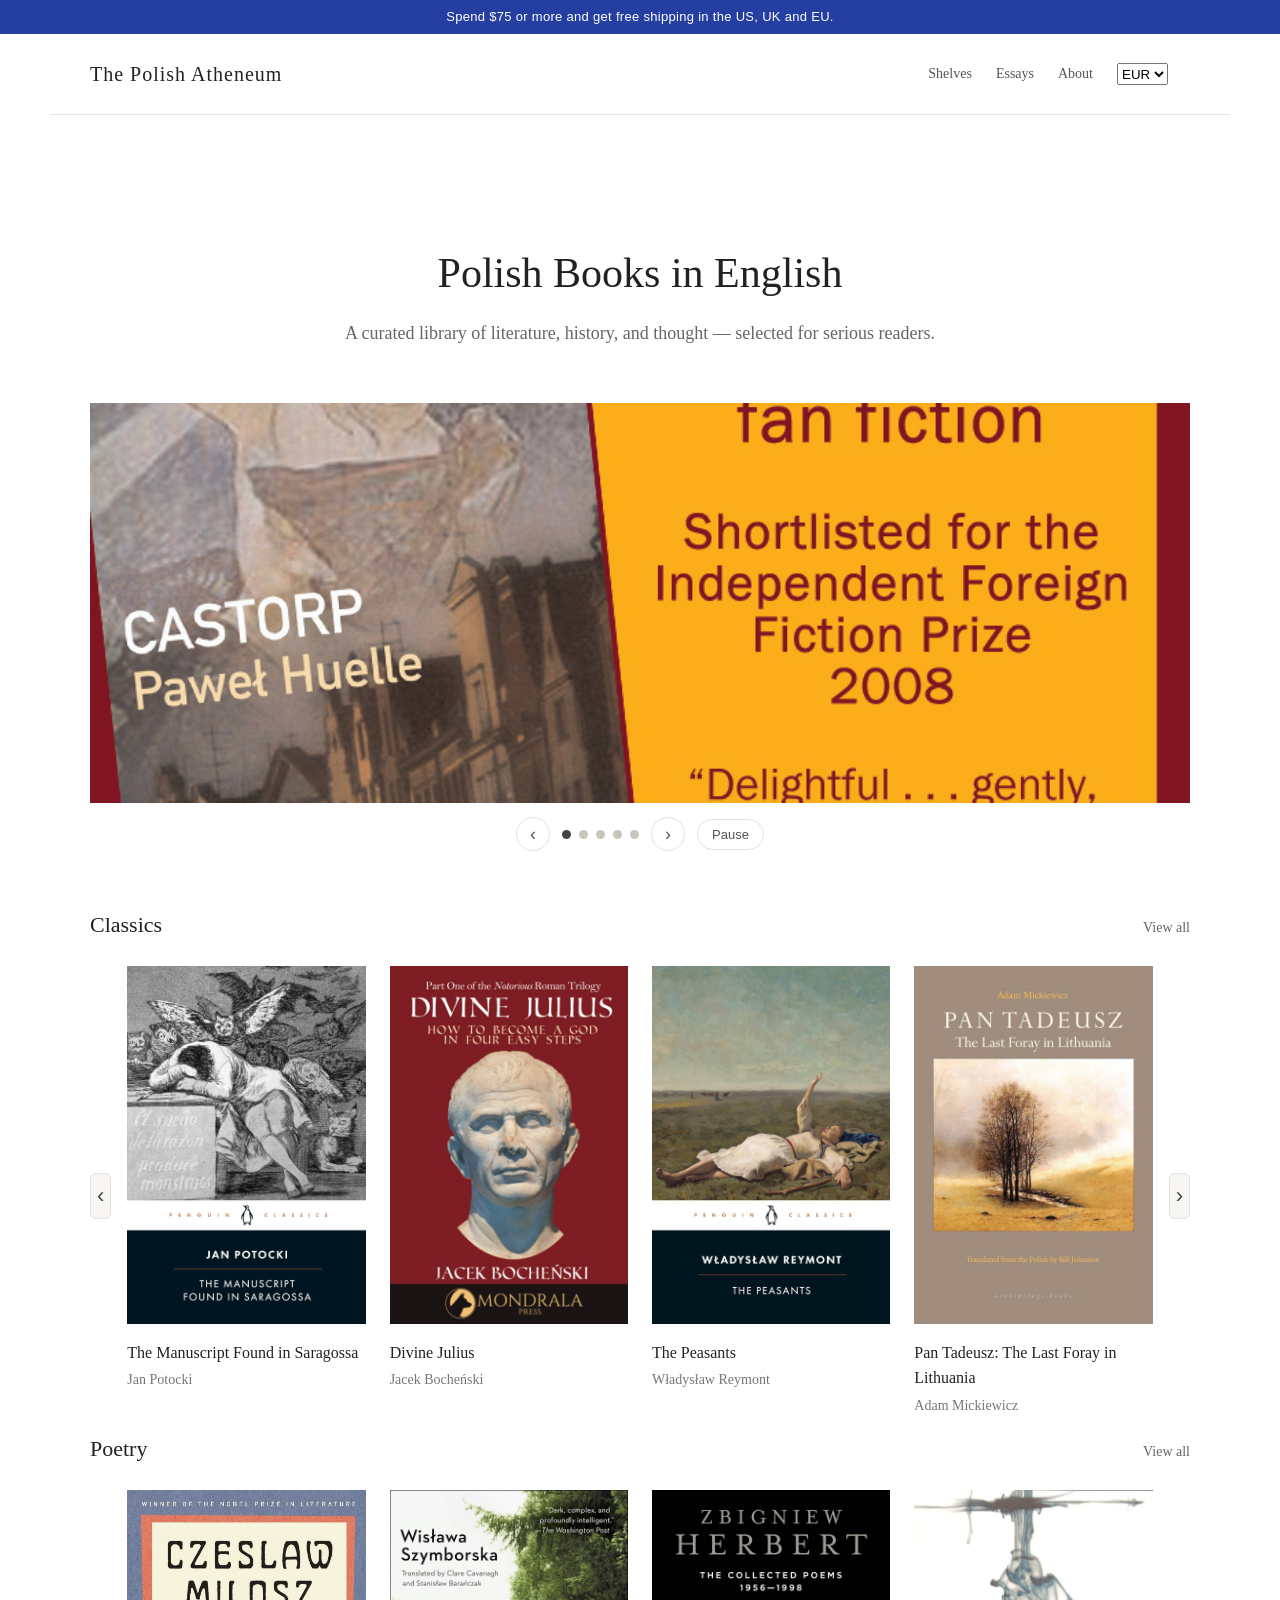
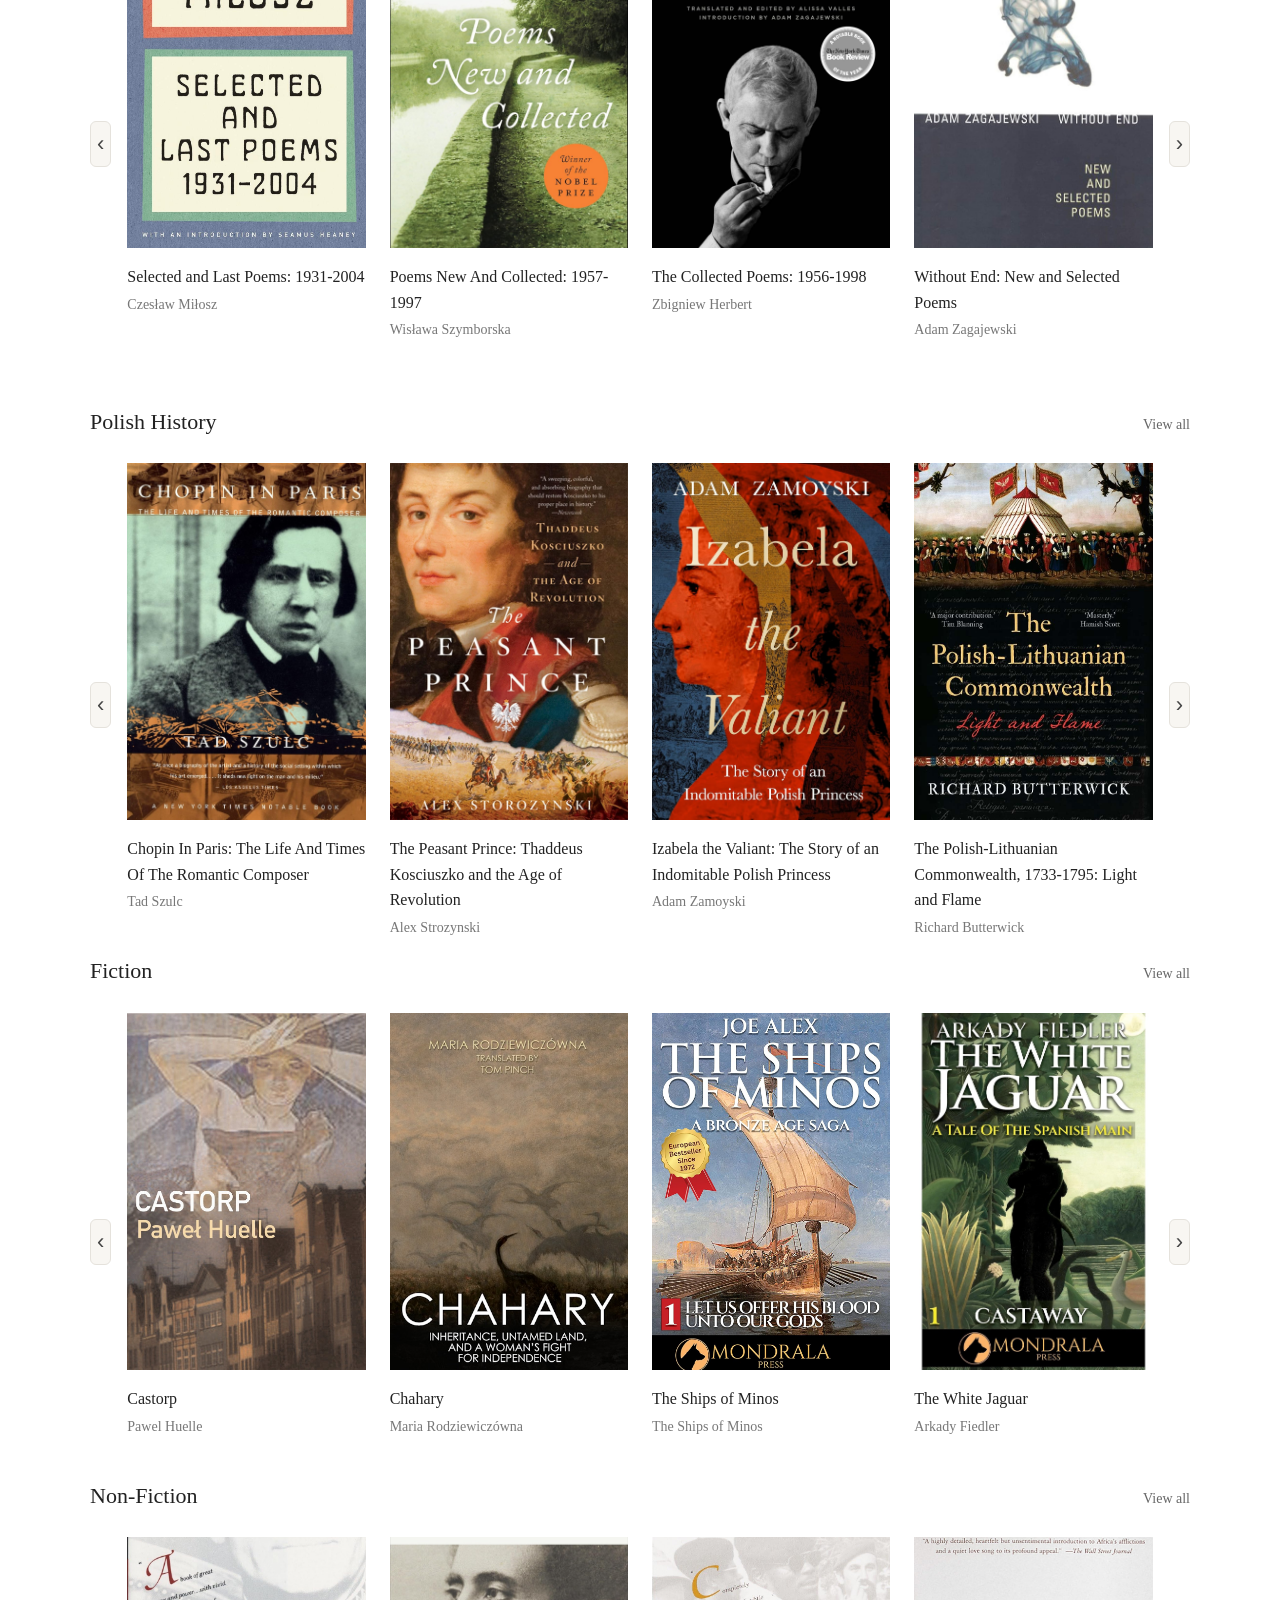
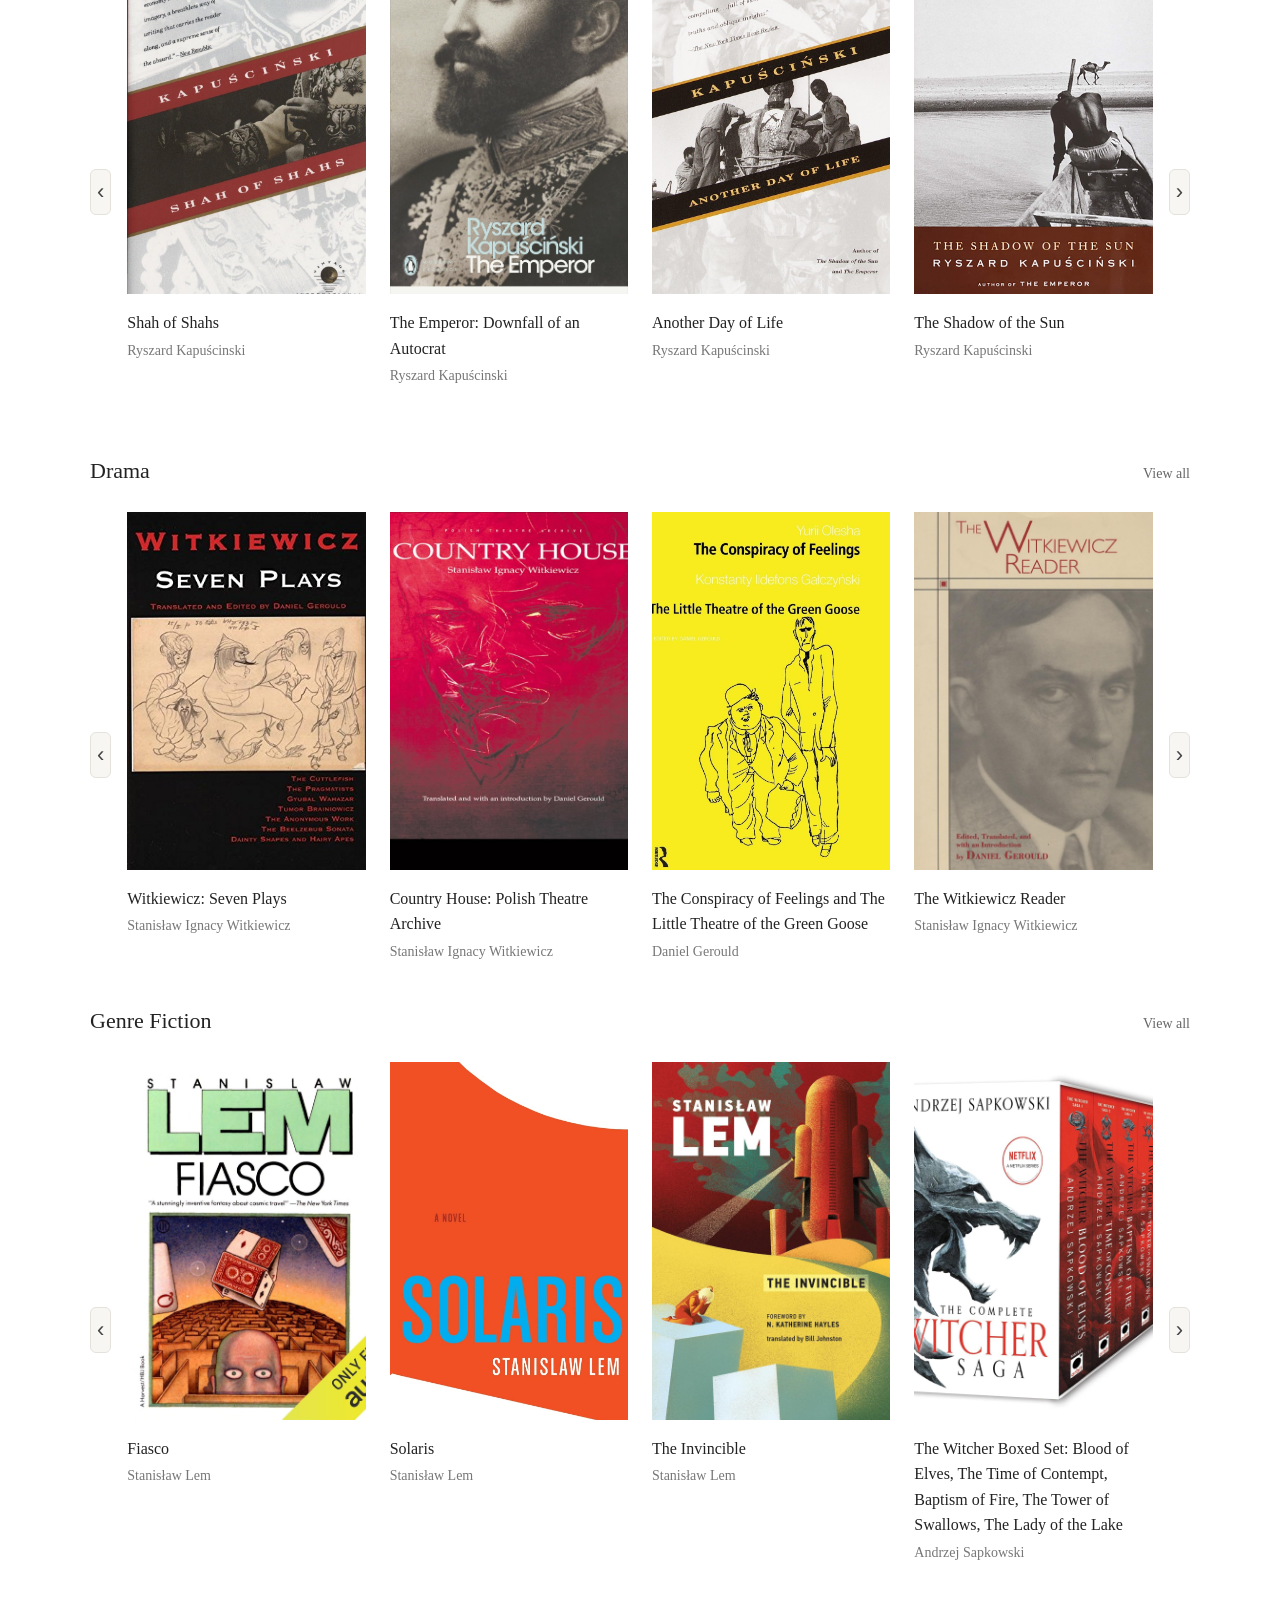
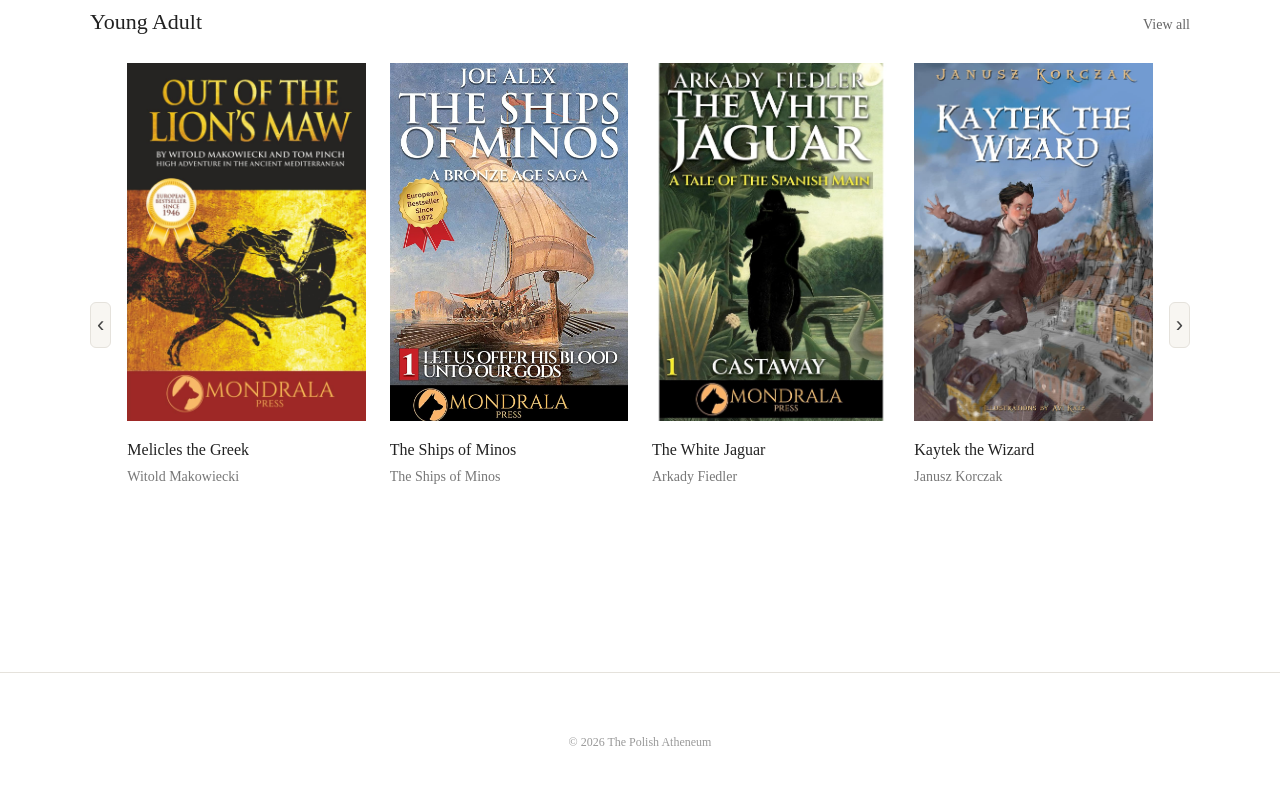
==== index.html @ 4f150e05 "Update index.html" ====
<!DOCTYPE html>
<html lang="en">
<head>
  <meta charset="UTF-8" />
  <meta name="viewport" content="width=device-width, initial-scale=1" />
  <title>The Polish Atheneum</title>
  <link rel="stylesheet" href="style.css" />
  <style>
    /* Homepage featured slider only */
    .feature-slider {
      max-width: 1180px;
      margin: 0 auto 46px;
      padding: 0 40px;
      box-sizing: border-box;
    }

    .feature-stage {
      position: relative;
      overflow: hidden;
      background: #f3f0ea;
    }

    .feature-track {
      display: flex;
      transition: transform 0.45s ease;
      will-change: transform;
    }

    .feature-slide {
      flex: 0 0 100%;
      display: block;
    }

    .feature-slide img {
      width: 100%;
      aspect-ratio: 11 / 4;
      object-fit: cover;
      display: block;
      background: #e7e2d8;
    }

    .feature-controls {
      display: flex;
      align-items: center;
      justify-content: center;
      gap: 18px;
      margin-top: 14px;
    }

    .feature-dots {
      display: flex;
      align-items: center;
      gap: 8px;
    }

    .feature-dot {
      width: 9px;
      height: 9px;
      border-radius: 50%;
      border: none;
      background: #c9c4bc;
      cursor: pointer;
      padding: 0;
    }

    .feature-dot.active {
      background: #444;
    }

    .feature-arrow,
    .feature-pause {
      border: 1px solid #e5e2dc;
      background: #fff;
      color: #555;
      cursor: pointer;
      border-radius: 20px;
      font-size: 13px;
      line-height: 1;
    }

    .feature-arrow {
      width: 34px;
      height: 34px;
      border-radius: 50%;
      font-size: 18px;
      display: inline-flex;
      align-items: center;
      justify-content: center;
      padding: 0;
    }

    .feature-pause {
      padding: 8px 14px;
    }

    .feature-arrow:hover,
    .feature-pause:hover {
      border-color: #d6d1c9;
    }

    @media (max-width: 1100px) {
      .feature-slider {
        padding-left: clamp(60px, 7vw, 120px);
        padding-right: clamp(60px, 7vw, 120px);
      }
    }

    @media (max-width: 600px) {
      .feature-slider {
        padding: 0 18px;
        margin-bottom: 34px;
      }

     .feature-slide {
       aspect-ratio: 800 / 685;
       height: auto; /* important override */
      }

     .feature-slide img {
       width: 100%;
       height: 100%;
       object-fit: cover;
     }
}

      .feature-controls {
        gap: 12px;
        flex-wrap: wrap;
      }
    }
  </style>
</head>

<body>
  <div class="top-banner">
    Spend $75 or more and get free shipping in the US, UK and EU.
  </div>

  <header>
    <div class="site-title">The Polish Atheneum</div>

    <nav>
      <a href="#">Shelves</a>
      <a href="#">Essays</a>
      <a href="#">About</a>

      <select id="currency-selector">
        <option value="EUR">EUR</option>
        <option value="USD">USD</option>
        <option value="GBP">GBP</option>
      </select>
    </nav>
  </header>

  <section class="hero">
    <h1>Polish Books in English</h1>
    <p>A curated library of literature, history, and thought — selected for serious readers.</p>
  </section>

  <section class="feature-slider" aria-label="Featured books and collections">
    <div class="feature-stage">
      <div class="feature-track" id="featureTrack"></div>
    </div>

    <div class="feature-controls">
      <button class="feature-arrow" id="featurePrev" type="button" aria-label="Previous slide">&#8249;</button>
      <div class="feature-dots" id="featureDots"></div>
      <button class="feature-arrow" id="featureNext" type="button" aria-label="Next slide">&#8250;</button>
      <button class="feature-pause" id="featurePause" type="button">Pause</button>
    </div>
  </section>

  <main id="shelvesRoot" class="shelves-root"></main>

  <footer>© 2026 The Polish Atheneum</footer>

  <script>
    const SHELF_ORDER = [
      "Classics",
      "Poetry",
      "Polish History",
      "Fiction",
      "Genre Literature",
      "Non-Fiction",
      "Young Reader"
    ];

    const MAX_ROW_ITEMS = 14;

    const CURRENCY_KEY = "vistula_currency";
    const SYMBOL = { EUR: "€", USD: "$", GBP: "£" };

    const FEATURE_SLIDES = [
      { image: "slides/slide-1.jpg", link: "book.html?id=castorp", alt: "Castorp" },
      { image: "slides/slide-2.jpg", link: "book.html?id=wheels-templars", alt: "Mr. Wheels and the Templar Treasure" },
      { image: "slides/slide-3.jpg", link: "book.html?id=chahary", alt: "Chahary" },
      { image: "slides/slide-4.jpg", link: "book.html?id=another-day-of-life", alt: "Another Day of Life" },
      { image: "slides/slide-5.jpg", link: "book.html?id=izabela-the-valiant", alt: "Izabela the Valiant" }
    ];

    const SHELF_ALIASES = {
      "non-fiction": "Non-Fiction",
      "non fiction": "Non-Fiction",
      "genre literature": "Genre Literature",
      "young reader": "Young Reader",
      "polish history": "Polish History",
      "books in focus": "Books in Focus"
    };

    let featureIndex = 0;
    let featureTimer = null;
    let featurePaused = false;
    const FEATURE_INTERVAL = 8000;

    function getCurrency() {
      return localStorage.getItem(CURRENCY_KEY) || "EUR";
    }

    function setCurrency(cur) {
      localStorage.setItem(CURRENCY_KEY, cur);
    }

    function formatMoney(value, cur) {
      if (value === null || value === undefined || value === "") return "";
      const num = Number(value);
      const formatted = Number.isFinite(num) ? num.toFixed(2) : String(value);
      return `${SYMBOL[cur] || ""}${formatted}`;
    }

    function priceFor(book, cur) {
      if (cur === "USD") return book.price_usd ?? "";
      if (cur === "GBP") return book.price_gbp ?? "";
      return book.price_eur ?? "";
    }

    const categoryHref = name => `category.html?name=${encodeURIComponent(name)}`;
    const bookHref = id => `book.html?id=${encodeURIComponent(id)}`;

    async function loadCatalog() {
      const res = await fetch("catalog.json");
      if (!res.ok) throw new Error("Could not load catalog.json");
      return await res.json();
    }

    function canonicalShelfName(name) {
      const raw = String(name || "").trim();
      if (!raw) return "";
      const alias = SHELF_ALIASES[raw.toLowerCase()];
      return alias || raw;
    }

    function normalizeShelves(b) {
      if (Array.isArray(b.shelves)) {
        return b.shelves.map(canonicalShelfName).filter(Boolean);
      }
      if (typeof b.shelves === "string" && b.shelves.trim()) {
        return b.shelves.split(";").map(canonicalShelfName).filter(Boolean);
      }
      if (b.shelf) return [canonicalShelfName(b.shelf)].filter(Boolean);
      if (b.category) return [canonicalShelfName(b.category)].filter(Boolean);
      return ["More"];
    }

    function groupByShelf(books) {
      const map = new Map();

      for (const b of books) {
        const shelves = normalizeShelves(b);
        for (const shelf of shelves) {
          if (!map.has(shelf)) map.set(shelf, []);
          map.get(shelf).push(b);
        }
      }

      return map;
    }

    function bookCardHTML(b, cur) {
      const cover = b.cover
        ? `<img class="cover-img" src="${b.cover}" alt="${b.title} cover">`
        : `<div class="cover"></div>`;

      const v = priceFor(b, cur);

      return `
        <a class="book" href="${bookHref(b.id)}">
          ${cover}
          <h3>${b.title}</h3>
          <p class="author">${b.author}</p>
          <p class="price">${formatMoney(v, cur)}</p>
        </a>
      `;
    }

    function viewAllCardHTML(shelfName, total) {
      return `
        <a class="book view-all-card" href="${categoryHref(shelfName)}">
          <div class="view-all-box">
            <div class="view-all-title">View all</div>
            <div class="view-all-sub">${total} titles</div>
          </div>
        </a>
      `;
    }

    function shelfSectionHTML(title, books, cur) {
      const sortedBooks = [...books].sort((a, b) => {
        const ao = Number(a.shelf_order ?? 999999);
        const bo = Number(b.shelf_order ?? 999999);
        if (ao !== bo) return ao - bo;
        return String(a.title || "").localeCompare(String(b.title || ""));
      });

      const total = sortedBooks.length;
      const shown = sortedBooks.slice(0, MAX_ROW_ITEMS);
      const showViewAll = total > shown.length;

      const carouselId = `carousel-${encodeURIComponent(title).replace(/%/g, "")}`;

      return `
        <section class="shelf-section">
          <div class="shelf-head">
            <h2><a class="shelf-title-link" href="${categoryHref(title)}">${title}</a></h2>
            <a class="shelf-link" href="${categoryHref(title)}">View all</a>
          </div>

          <div class="carousel-wrap">
            <button class="carousel-btn prev" data-target="${carouselId}">‹</button>

            <div class="row-carousel" id="${carouselId}">
              ${shown.map(b => bookCardHTML(b, cur)).join("")}
              ${showViewAll ? viewAllCardHTML(title, total) : ""}
            </div>

            <button class="carousel-btn next" data-target="${carouselId}">›</button>
          </div>
        </section>
      `;
    }

    function wireCarouselButtons() {
      document.querySelectorAll(".carousel-btn").forEach(btn => {
        btn.addEventListener("click", () => {
          const id = btn.getAttribute("data-target");
          const el = document.getElementById(id);
          if (!el) return;
          const dir = btn.classList.contains("prev") ? -1 : 1;
          el.scrollBy({ left: dir * el.clientWidth, behavior: "smooth" });
        });
      });
    }

    function wireCurrencySelector() {
      const selector = document.getElementById("currency-selector");
      if (!selector) return;

      selector.value = getCurrency();

      selector.addEventListener("change", () => {
        setCurrency(selector.value);
        location.reload();
      });
    }

    function renderFeatureSlider() {
      const track = document.getElementById("featureTrack");
      const dots = document.querySelectorAll(".feature-dot");
      if (!track) return;
      track.style.transform = `translateX(-${featureIndex * 100}%)`;
      dots.forEach((dot, i) => dot.classList.toggle("active", i === featureIndex));
    }

    function goToFeature(index) {
      featureIndex = (index + FEATURE_SLIDES.length) % FEATURE_SLIDES.length;
      renderFeatureSlider();
    }

    function nextFeature() {
      goToFeature(featureIndex + 1);
    }

    function prevFeature() {
      goToFeature(featureIndex - 1);
    }

    function stopFeatureTimer() {
      if (featureTimer) {
        clearInterval(featureTimer);
        featureTimer = null;
      }
    }

    function startFeatureTimer() {
      stopFeatureTimer();
      if (!featurePaused && FEATURE_SLIDES.length > 1) {
        featureTimer = setInterval(nextFeature, FEATURE_INTERVAL);
      }
    }

    function buildFeatureSlider() {
      const track = document.getElementById("featureTrack");
      const dots = document.getElementById("featureDots");
      const prevBtn = document.getElementById("featurePrev");
      const nextBtn = document.getElementById("featureNext");
      const pauseBtn = document.getElementById("featurePause");

      if (!track || !dots || !prevBtn || !nextBtn || !pauseBtn) return;

    track.innerHTML = FEATURE_SLIDES.map((slide, i) => `
      <a class="feature-slide" href="${slide.link}">
       <picture>
         <source media="(max-width: 600px)" srcset="${slide.image.replace('.jpg', '_mobile.jpg')}">
         <img src="${slide.image}" alt="${slide.alt || `Featured slide ${i + 1}`}">
       </picture>
     </a>
    `).join("");

      

      dots.innerHTML = FEATURE_SLIDES.map((_, i) => `
        <button class="feature-dot${i === 0 ? " active" : ""}" type="button" aria-label="Go to slide ${i + 1}" data-index="${i}"></button>
      `).join("");

      prevBtn.addEventListener("click", () => {
        prevFeature();
        startFeatureTimer();
      });

      nextBtn.addEventListener("click", () => {
        nextFeature();
        startFeatureTimer();
      });

      dots.addEventListener("click", (e) => {
        const btn = e.target.closest(".feature-dot");
        if (!btn) return;
        goToFeature(Number(btn.dataset.index));
        startFeatureTimer();
      });

      pauseBtn.addEventListener("click", () => {
        featurePaused = !featurePaused;
        pauseBtn.textContent = featurePaused ? "Play" : "Pause";
        if (featurePaused) {
          stopFeatureTimer();
        } else {
          startFeatureTimer();
        }
      });

      renderFeatureSlider();
      startFeatureTimer();
    }

    (async () => {
      const root = document.getElementById("shelvesRoot");

      try {
        const cur = getCurrency();
        const books = await loadCatalog();
        const grouped = groupByShelf(books);

        const parts = [];

        for (const name of SHELF_ORDER) {
          const arr = grouped.get(name);
          if (arr && arr.length) {
            parts.push(shelfSectionHTML(name, arr, cur));
            grouped.delete(name);
          }
        }

        const remaining = Array.from(grouped.keys())
          .filter(name => canonicalShelfName(name) !== "Books in Focus")
          .sort((a, b) => a.localeCompare(b));

        for (const name of remaining) {
          parts.push(shelfSectionHTML(name, grouped.get(name), cur));
        }

        root.innerHTML = parts.join("");
        wireCarouselButtons();
        wireCurrencySelector();
        buildFeatureSlider();

      } catch (e) {
        console.error(e);
        root.innerHTML = `<p style="color:red;">Failed to load catalog.</p>`;
      }
    })();
  </script>
</body>
</html>
---- style.css ----
body {
  margin: 0;
  font-family: Georgia, serif;
  background: #ffffff;
  color: #222;
  line-height: 1.6;
}

h1, h2, h3 { font-weight: normal; }
a { text-decoration: none; color: inherit; }

header {
  display: grid;
  grid-template-columns: 1fr auto auto;
  align-items: center;
  gap: 22px;
  max-width: 1180px;
  margin: 0 auto;
  padding: 24px 40px;
  box-sizing: border-box;
  border-bottom: 1px solid #e5e2dc;
}

.top-banner {
  display: block;
  width: 100%;
  box-sizing: border-box;
  background-color: #243FA1;
  color: #ffffff;
  text-align: center;
  font-size: 13px;
  padding: 8px 40px;
  line-height: 1.4;
  letter-spacing: 0.3px;
  text-transform: none;
  font-family: Arial, Helvetica, sans-serif;
  position: relative;
  z-index: 1000;
}

.site-title {
  font-size: 20px;
  letter-spacing: 1px;
}

nav {
  display: flex;
  gap: 24px;
}

nav a {
  font-size: 14px;
  color: #555;
}

nav a:hover { text-decoration: underline; }

.currency-toggle {
  display: inline-flex;
  gap: 12px;
  align-items: center;
  justify-content: flex-end;
}

.currency-btn {
  border: none;
  background: transparent;
  padding: 4px 0;
  font-size: 13px;
  color: #777;
  cursor: pointer;
  letter-spacing: 0.5px;
}

.currency-btn.active {
  color: #222;
  text-decoration: underline;
  text-underline-offset: 5px;
}

.currency-btn:hover { color: #444; }

.hero {
  text-align: center;
  max-width: 900px;
  margin: 0 auto;
  padding: 90px 40px 55px;
  box-sizing: border-box;
}

.hero h1 {
  font-size: 42px;
  margin-bottom: 12px;
}

.hero p {
  font-size: 18px;
  color: #666;
  max-width: 620px;
  margin: 0 auto;
}

.shelves-root {
  max-width: 1180px;
  margin: 0 auto;
  padding: 10px 40px 80px;
  box-sizing: border-box;
}

.shelf-head {
  display: flex;
  justify-content: space-between;
  align-items: baseline;
  margin-bottom: 18px;
}

.shelf-head h2 {
  font-size: 22px;
  margin: 0;
}

.shelf-title-link:hover { text-decoration: underline; }

.shelf-link {
  font-size: 14px;
  color: #666;
}

.shelf-link:hover { text-decoration: underline; }

.carousel-wrap {
  position: relative;
  display: flex;
  align-items: center;
  gap: 10px;
}

/* ==== Carousel: force 4 visible on desktop ==== */
.row-carousel {
  --gap: 24px;

  display: grid;
  grid-auto-flow: column;
  gap: var(--gap);

  grid-auto-columns: calc((100% - (var(--gap) * 3)) / 4);

  overflow-x: auto;
  overscroll-behavior-x: contain;
  scroll-snap-type: none;

  padding: 6px 6px 14px;
  border-radius: 6px;
  -webkit-overflow-scrolling: touch;
}

.row-carousel {
  --gap: 24px;

  display: grid;
  grid-auto-flow: column;
  gap: var(--gap);

  grid-auto-columns: calc((100% - (var(--gap) * 3)) / 4);

  overflow-x: auto;
  overscroll-behavior-x: contain;
  scroll-snap-type: none;

  padding: 6px 6px 14px;
  border-radius: 6px;
  -webkit-overflow-scrolling: touch;

  scrollbar-width: none;      /* Firefox */
  -ms-overflow-style: none;   /* old Edge/IE */
}

.row-carousel::-webkit-scrollbar {
  display: none;              /* Chrome, Edge, Safari */
}

.carousel-btn {
  width: 36px;
  height: 46px;
  border: 1px solid #e5e2dc;
  background: #f8f6f2;
  color: #444;
  cursor: pointer;
  border-radius: 6px;
  font-size: 22px;
  line-height: 1;
  display: flex;
  align-items: center;
  justify-content: center;
}

.carousel-btn:hover { border-color: #d6d1c9; }

.book {
  scroll-snap-align: start;
  display: flex;
  flex-direction: column;
}

.book:hover h3 { text-decoration: underline; }

.cover-img {
  width: 100%;
  aspect-ratio: 2 / 3;
  object-fit: cover;
  display: block;
  margin-bottom: 12px;
  background: #ddd;
}

.cover {
  width: 100%;
  aspect-ratio: 2 / 3;
  background: #ddd;
  margin-bottom: 12px;
}

.book h3 {
  font-size: 16px;
  margin: 4px 0;
}

.author {
  margin: 0;
  font-size: 14px;
  color: #777;
}

.price {
  display: none;
}

.view-all-card {
  border: 1px solid #e5e2dc;
  border-radius: 6px;
  padding: 14px;
  justify-content: center;
}

.view-all-box {
  display: flex;
  flex-direction: column;
  justify-content: center;
  height: 100%;
  min-height: 260px;
  text-align: center;
}

.view-all-title {
  font-size: 16px;
  margin-bottom: 6px;
}

.view-all-sub {
  font-size: 13px;
  color: #777;
}

.view-all-card:hover { border-color: #d6d1c9; }

/* 3 visible */
@media (max-width: 1100px) {
  header {
    padding-left: clamp(60px, 7vw, 120px);
    padding-right: clamp(60px, 7vw, 120px);
  }

  .shelves-root {
    padding-left: clamp(60px, 7vw, 120px);
    padding-right: clamp(60px, 7vw, 120px);
  }

  .row-carousel {
    grid-auto-columns: calc((100% - (var(--gap) * 2)) / 3);
  }
}

/* 2 visible */
@media (max-width: 750px) {
  .row-carousel {
    grid-auto-columns: calc((100% - (var(--gap) * 1)) / 2);
  }
}

footer {
  text-align: center;
  padding: 60px 20px;
  font-size: 12px;
  color: #999;
  border-top: 1px solid #e5e2dc;
}

/* Mobile */
@media (max-width: 600px) {
  header {
    grid-template-columns: 1fr;
    justify-items: center;
    padding: 18px 18px;
    text-align: center;
    gap: 12px;
  }

  @media (max-width: 600px) {
  .top-banner {
    padding: 8px 24px;
    line-height: 1.4;
  }
}
  
  nav { gap: 18px; }

  .hero { padding: 60px 18px 35px; }
  .hero h1 { font-size: 32px; }

  .shelves-root { padding: 0 18px 60px; }

  .carousel-btn { display: none; }

  .row-carousel {
    --gap: 12px;
    gap: var(--gap);
    grid-auto-columns: calc((100% - var(--gap)) / 2);
  }
}

/* ===== SLIDER ===== */
.slider {
  max-width: 1100px;
  margin: 40px auto;
  padding: 0 40px;
}

.slider-container {
  position: relative;
}

.slide img {
  width: 100%;
  height: auto;
  display: block;
}

.nav {
  position: absolute;
  top: 50%;
  transform: translateY(-50%);
  background: rgba(0,0,0,0.5);
  color: white;
  border: none;
  padding: 10px;
  cursor: pointer;
}

.prev { left: 10px; }
.next { right: 10px; }

.controls {
  text-align: center;
  margin-top: 10px;
}

.dot {
  height: 10px;
  width: 10px;
  margin: 0 5px;
  display: inline-block;
  background: #ccc;
  border-radius: 50%;
  cursor: pointer;
}

.dot.active {
  background: #333;
}
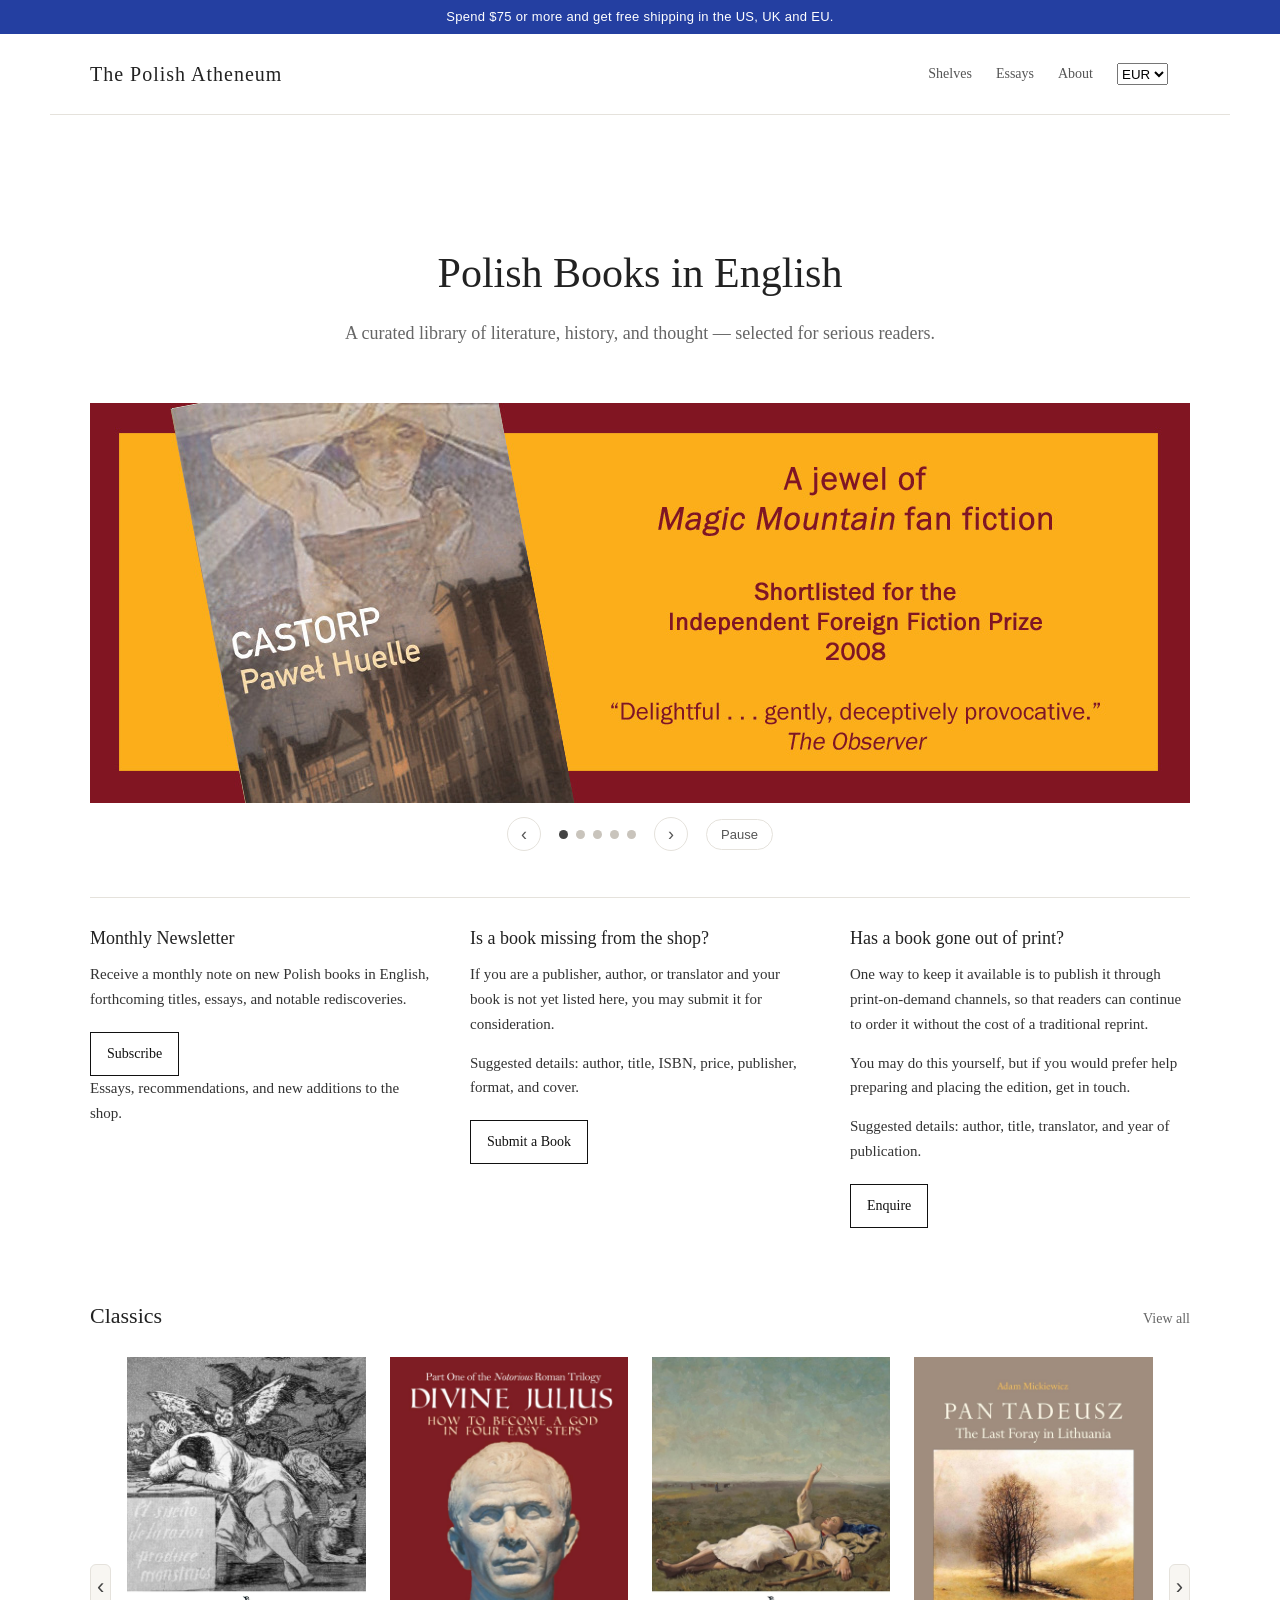
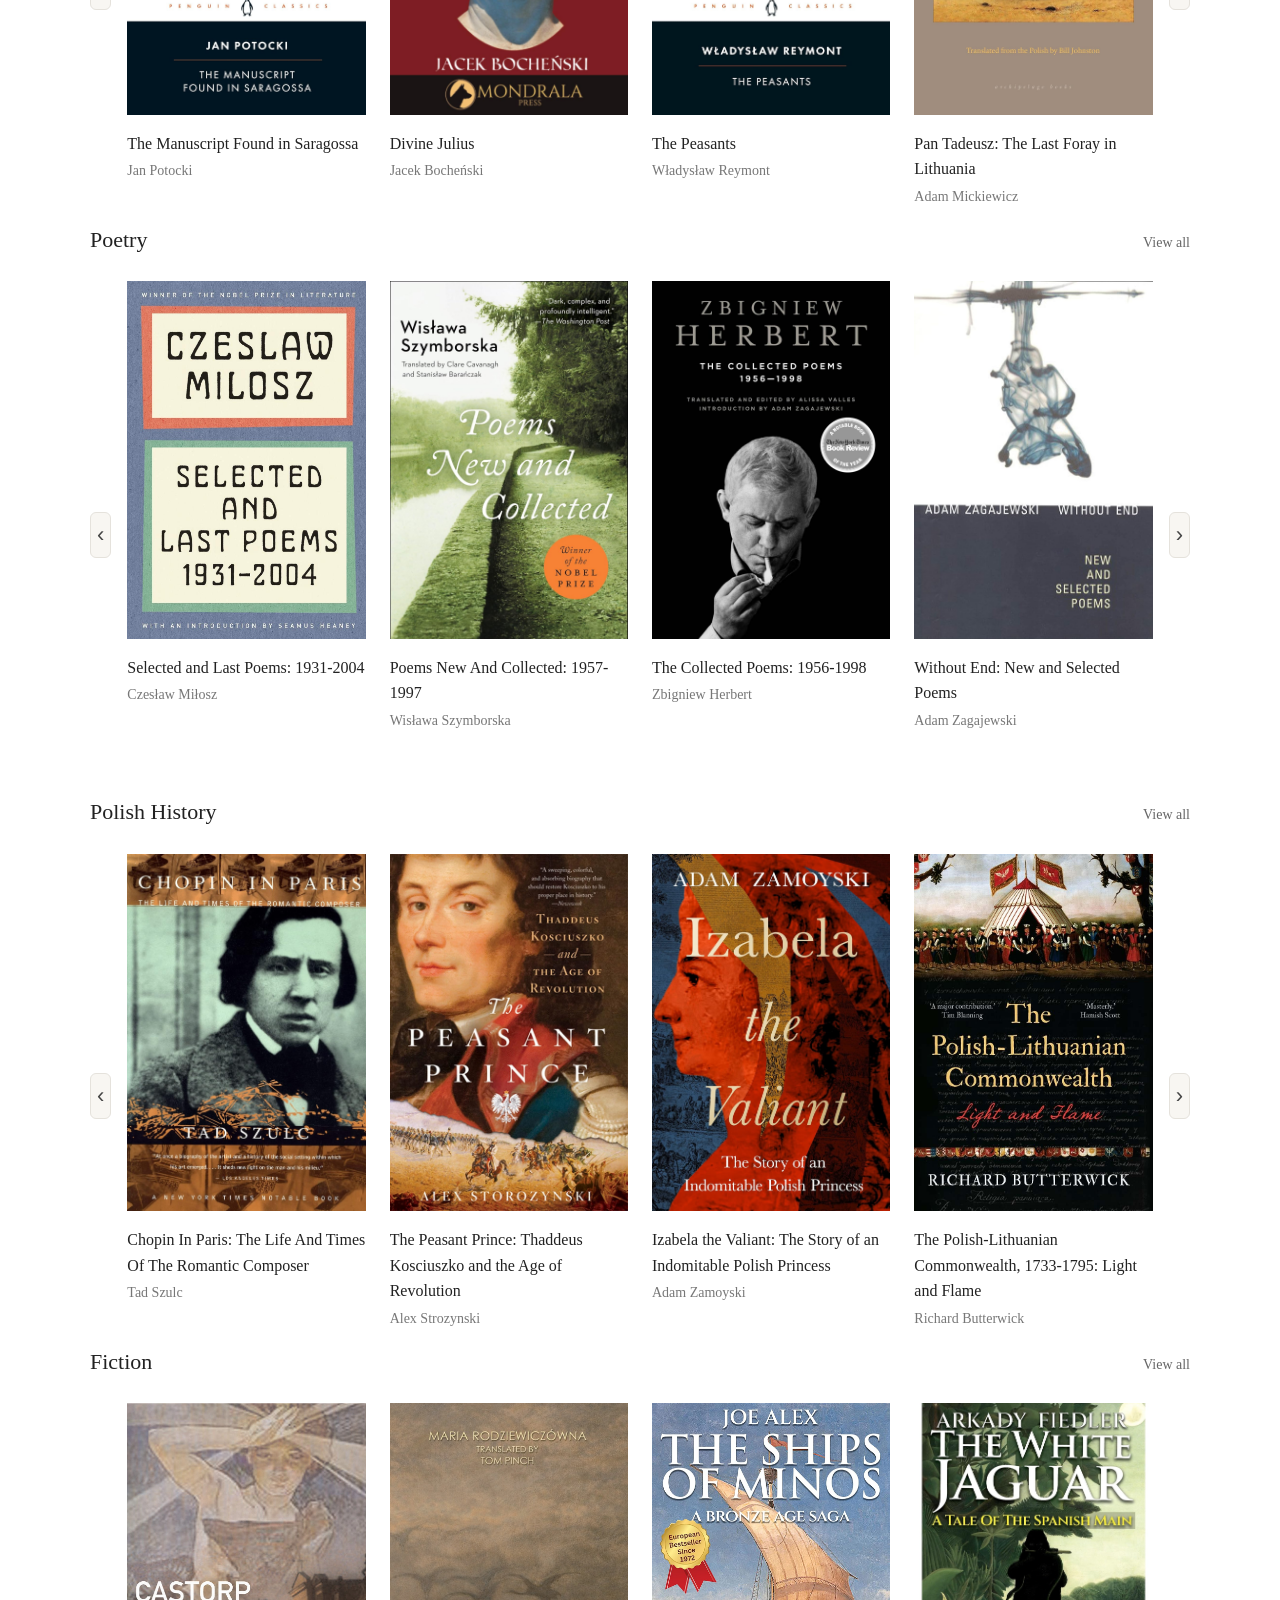
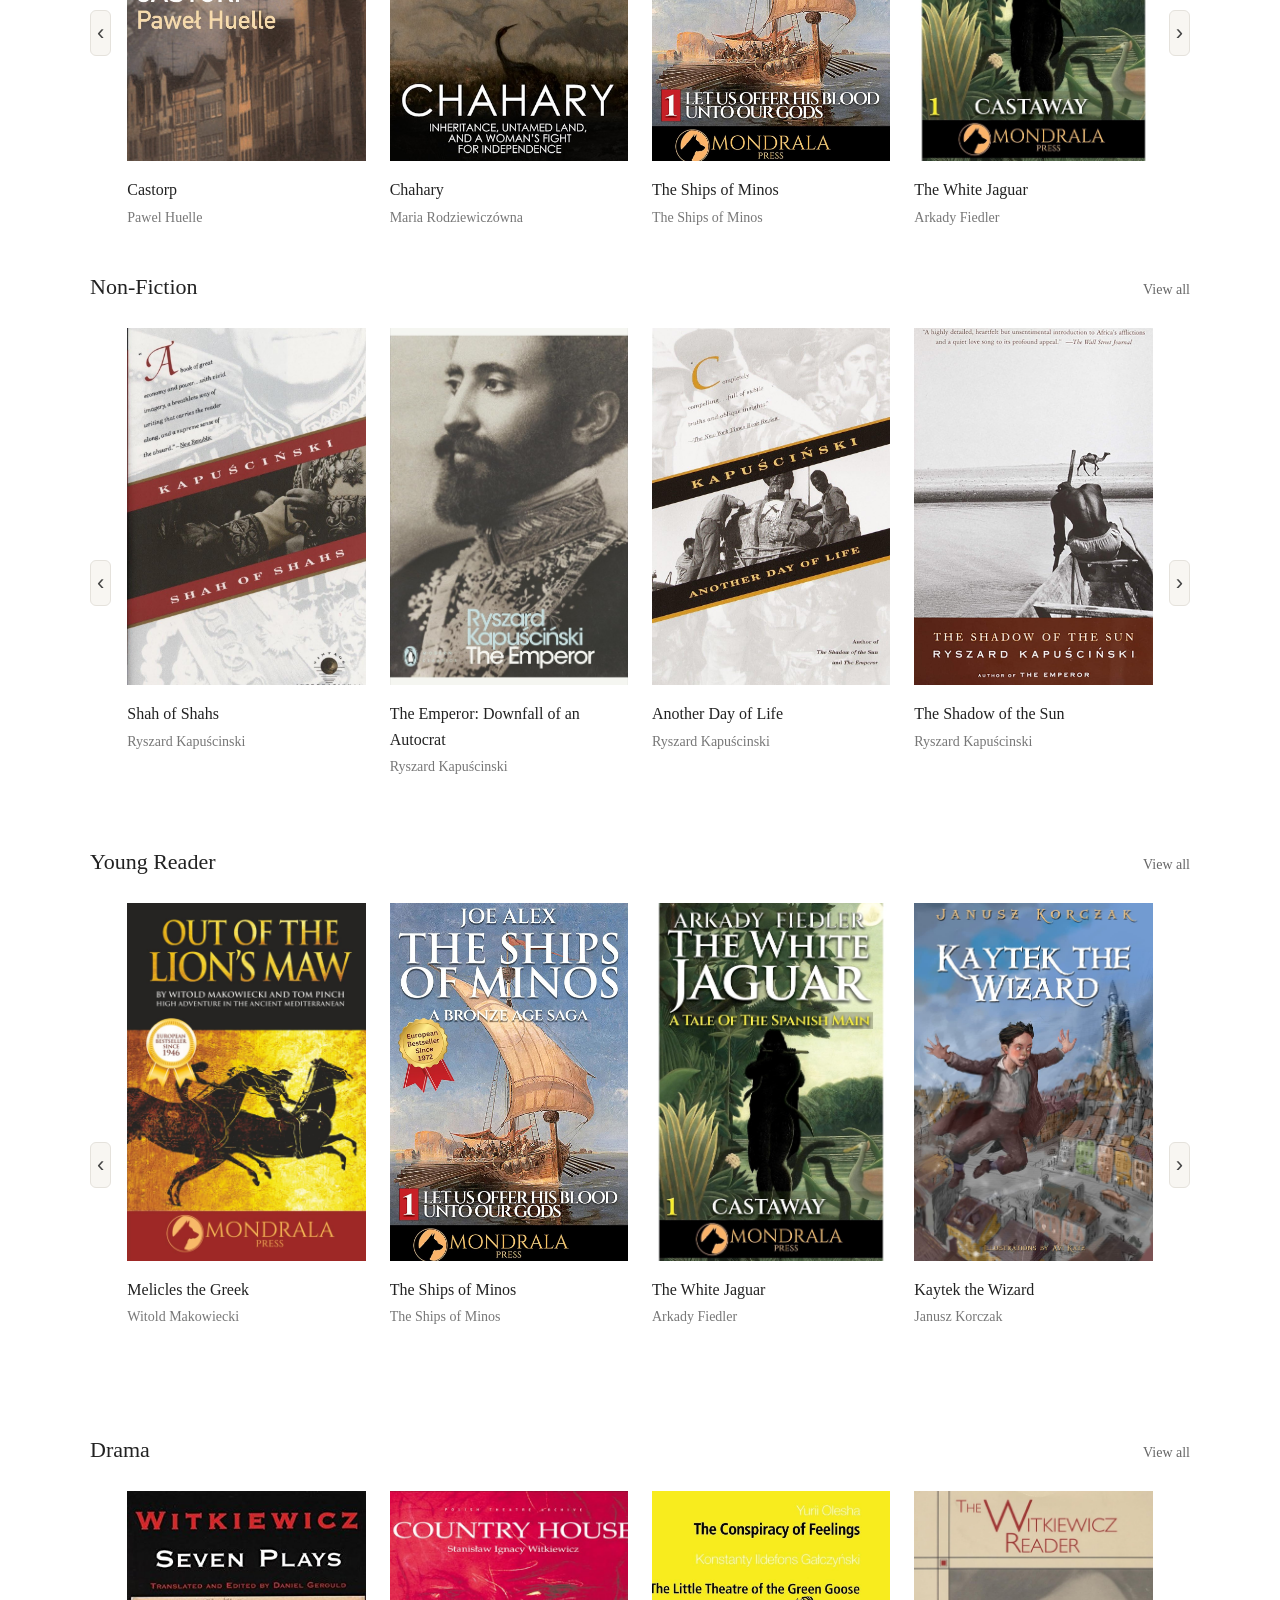
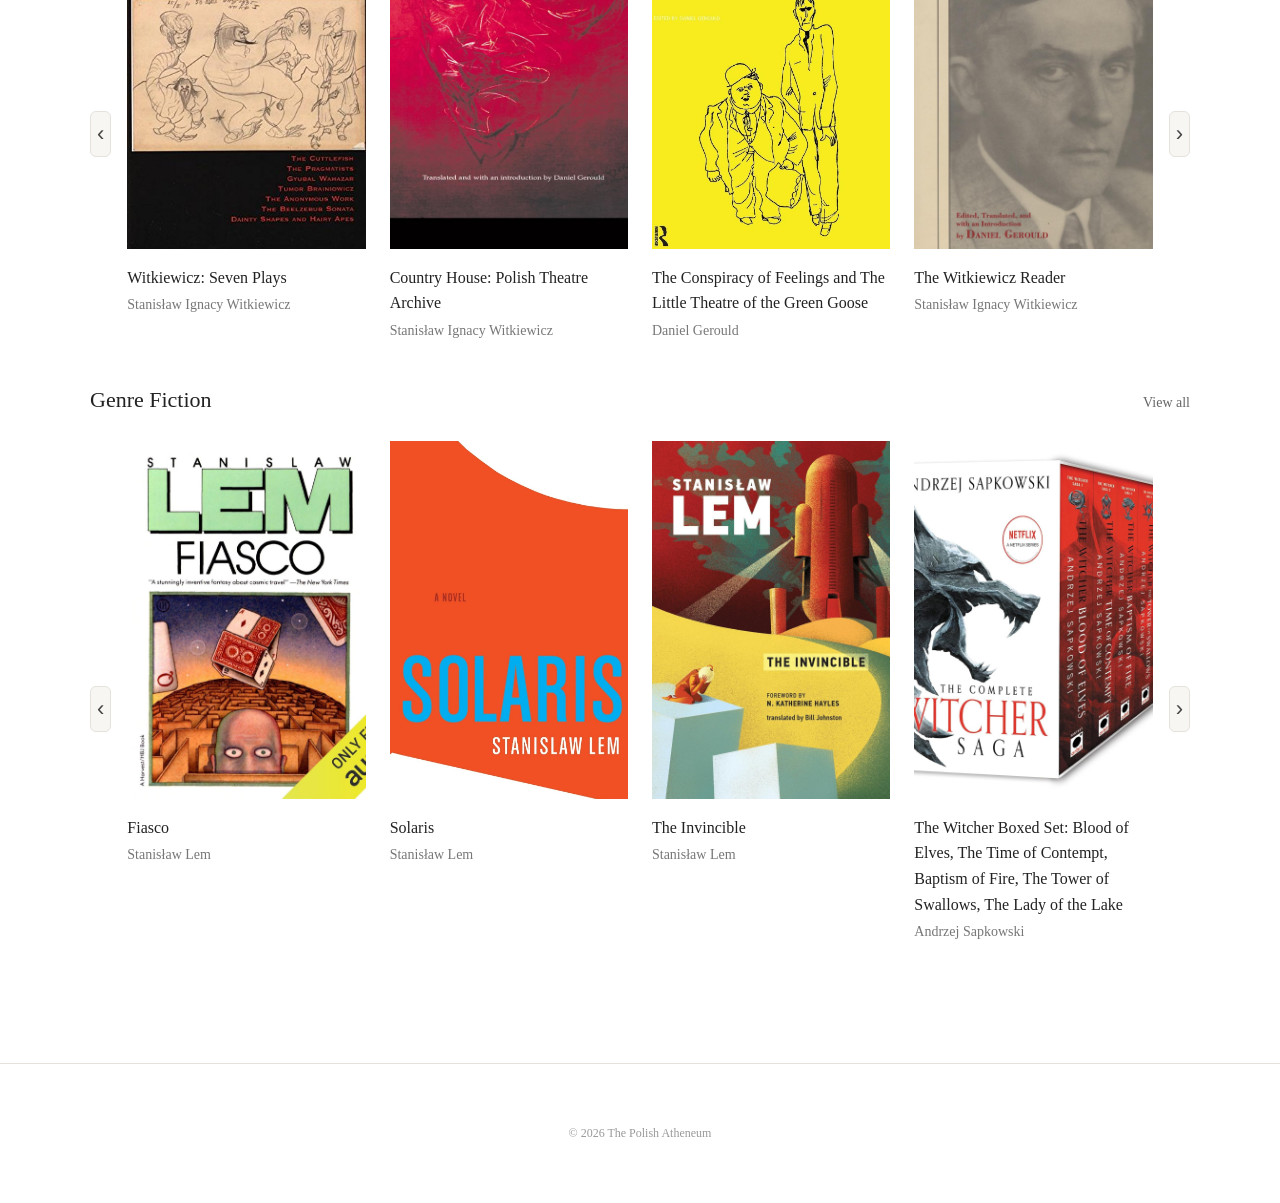
==== commit 5616a431: "Update index.html" ====
--- a/index.html
+++ b/index.html
@@ -98,34 +98,101 @@
       border-color: #d6d1c9;
     }
 
+    .marketing-strip {
+      max-width: 1180px;
+      margin: 0 auto 60px;
+      padding: 0 40px;
+      box-sizing: border-box;
+    }
+
+    .marketing-grid {
+      display: grid;
+      grid-template-columns: repeat(3, minmax(0, 1fr));
+      gap: 40px;
+      border-top: 1px solid #e5e2dc;
+      padding-top: 28px;
+    }
+
+    .marketing-col h3 {
+      font-size: 18px;
+      line-height: 1.35;
+      margin: 0 0 12px;
+      font-weight: 500;
+    }
+
+    .marketing-col p {
+      font-size: 15px;
+      line-height: 1.65;
+      color: #333;
+      margin: 0 0 14px;
+    }
+
+    .marketing-button {
+      display: inline-block;
+      border: 1px solid #111;
+      color: #111;
+      text-decoration: none;
+      padding: 10px 16px;
+      font-size: 14px;
+      margin-top: 6px;
+      transition: background 0.2s ease, color 0.2s ease;
+    }
+
+    .marketing-button:hover {
+      background: #111;
+      color: #fff;
+    }
+
+    .marketing-note {
+      font-size: 13px;
+      line-height: 1.6;
+      color: #777;
+      margin-top: 10px;
+    }
+
     @media (max-width: 1100px) {
-      .feature-slider {
+      .feature-slider,
+      .marketing-strip {
         padding-left: clamp(60px, 7vw, 120px);
         padding-right: clamp(60px, 7vw, 120px);
       }
     }
 
+    @media (max-width: 900px) {
+      .marketing-grid {
+        grid-template-columns: 1fr;
+        gap: 28px;
+      }
+    }
+
     @media (max-width: 600px) {
+      .feature-slider,
+      .marketing-strip {
+        padding: 0 18px;
+      }
+
       .feature-slider {
-        padding: 0 18px;
         margin-bottom: 34px;
       }
 
-     .feature-slide {
-       aspect-ratio: 800 / 685;
-       height: auto; /* important override */
-      }
-
-     .feature-slide img {
-       width: 100%;
-       height: 100%;
-       object-fit: cover;
-     }
-}
+      .feature-slide {
+        aspect-ratio: 800 / 685;
+        height: auto;
+      }
+
+      .feature-slide img {
+        width: 100%;
+        height: 100%;
+        object-fit: cover;
+      }
 
       .feature-controls {
         gap: 12px;
         flex-wrap: wrap;
+      }
+
+      .marketing-strip {
+        margin-bottom: 42px;
       }
     }
   </style>
@@ -167,6 +234,56 @@
       <div class="feature-dots" id="featureDots"></div>
       <button class="feature-arrow" id="featureNext" type="button" aria-label="Next slide">&#8250;</button>
       <button class="feature-pause" id="featurePause" type="button">Pause</button>
+    </div>
+  </section>
+
+  <section class="marketing-strip" aria-label="Newsletter and submissions">
+    <div class="marketing-grid">
+      <div class="marketing-col">
+        <h3>Monthly Newsletter</h3>
+        <p>
+          Receive a monthly note on new Polish books in English, forthcoming titles,
+          essays, and notable rediscoveries.
+        </p>
+        <a href="https://your-substack-link" target="_blank" rel="noopener" class="marketing-button">
+          Subscribe
+        </a>
+        <p class="marketing-note">
+          Essays, recommendations, and new additions to the shop.
+        </p>
+      </div>
+
+      <div class="marketing-col">
+        <h3>Is a book missing from the shop?</h3>
+        <p>
+          If you are a publisher, author, or translator and your book is not yet listed here,
+          you may submit it for consideration.
+        </p>
+        <p class="marketing-note">
+          Suggested details: author, title, ISBN, price, publisher, format, and cover.
+        </p>
+        <a href="submit-book.html" class="marketing-button">
+          Submit a Book
+        </a>
+      </div>
+
+      <div class="marketing-col">
+        <h3>Has a book gone out of print?</h3>
+        <p>
+          One way to keep it available is to publish it through print-on-demand channels,
+          so that readers can continue to order it without the cost of a traditional reprint.
+        </p>
+        <p>
+          You may do this yourself, but if you would prefer help preparing and placing the edition,
+          get in touch.
+        </p>
+        <p class="marketing-note">
+          Suggested details: author, title, translator, and year of publication.
+        </p>
+        <a href="contact.html" class="marketing-button">
+          Enquire
+        </a>
+      </div>
     </div>
   </section>
 
@@ -406,16 +523,14 @@
 
       if (!track || !dots || !prevBtn || !nextBtn || !pauseBtn) return;
 
-    track.innerHTML = FEATURE_SLIDES.map((slide, i) => `
-      <a class="feature-slide" href="${slide.link}">
-       <picture>
-         <source media="(max-width: 600px)" srcset="${slide.image.replace('.jpg', '_mobile.jpg')}">
-         <img src="${slide.image}" alt="${slide.alt || `Featured slide ${i + 1}`}">
-       </picture>
-     </a>
-    `).join("");
-
-      
+      track.innerHTML = FEATURE_SLIDES.map((slide, i) => `
+        <a class="feature-slide" href="${slide.link}">
+          <picture>
+            <source media="(max-width: 600px)" srcset="${slide.image.replace('.jpg', '_mobile.jpg')}">
+            <img src="${slide.image}" alt="${slide.alt || `Featured slide ${i + 1}`}">
+          </picture>
+        </a>
+      `).join("");
 
       dots.innerHTML = FEATURE_SLIDES.map((_, i) => `
         <button class="feature-dot${i === 0 ? " active" : ""}" type="button" aria-label="Go to slide ${i + 1}" data-index="${i}"></button>
@@ -482,7 +597,6 @@
         wireCarouselButtons();
         wireCurrencySelector();
         buildFeatureSlider();
-
       } catch (e) {
         console.error(e);
         root.innerHTML = `<p style="color:red;">Failed to load catalog.</p>`;
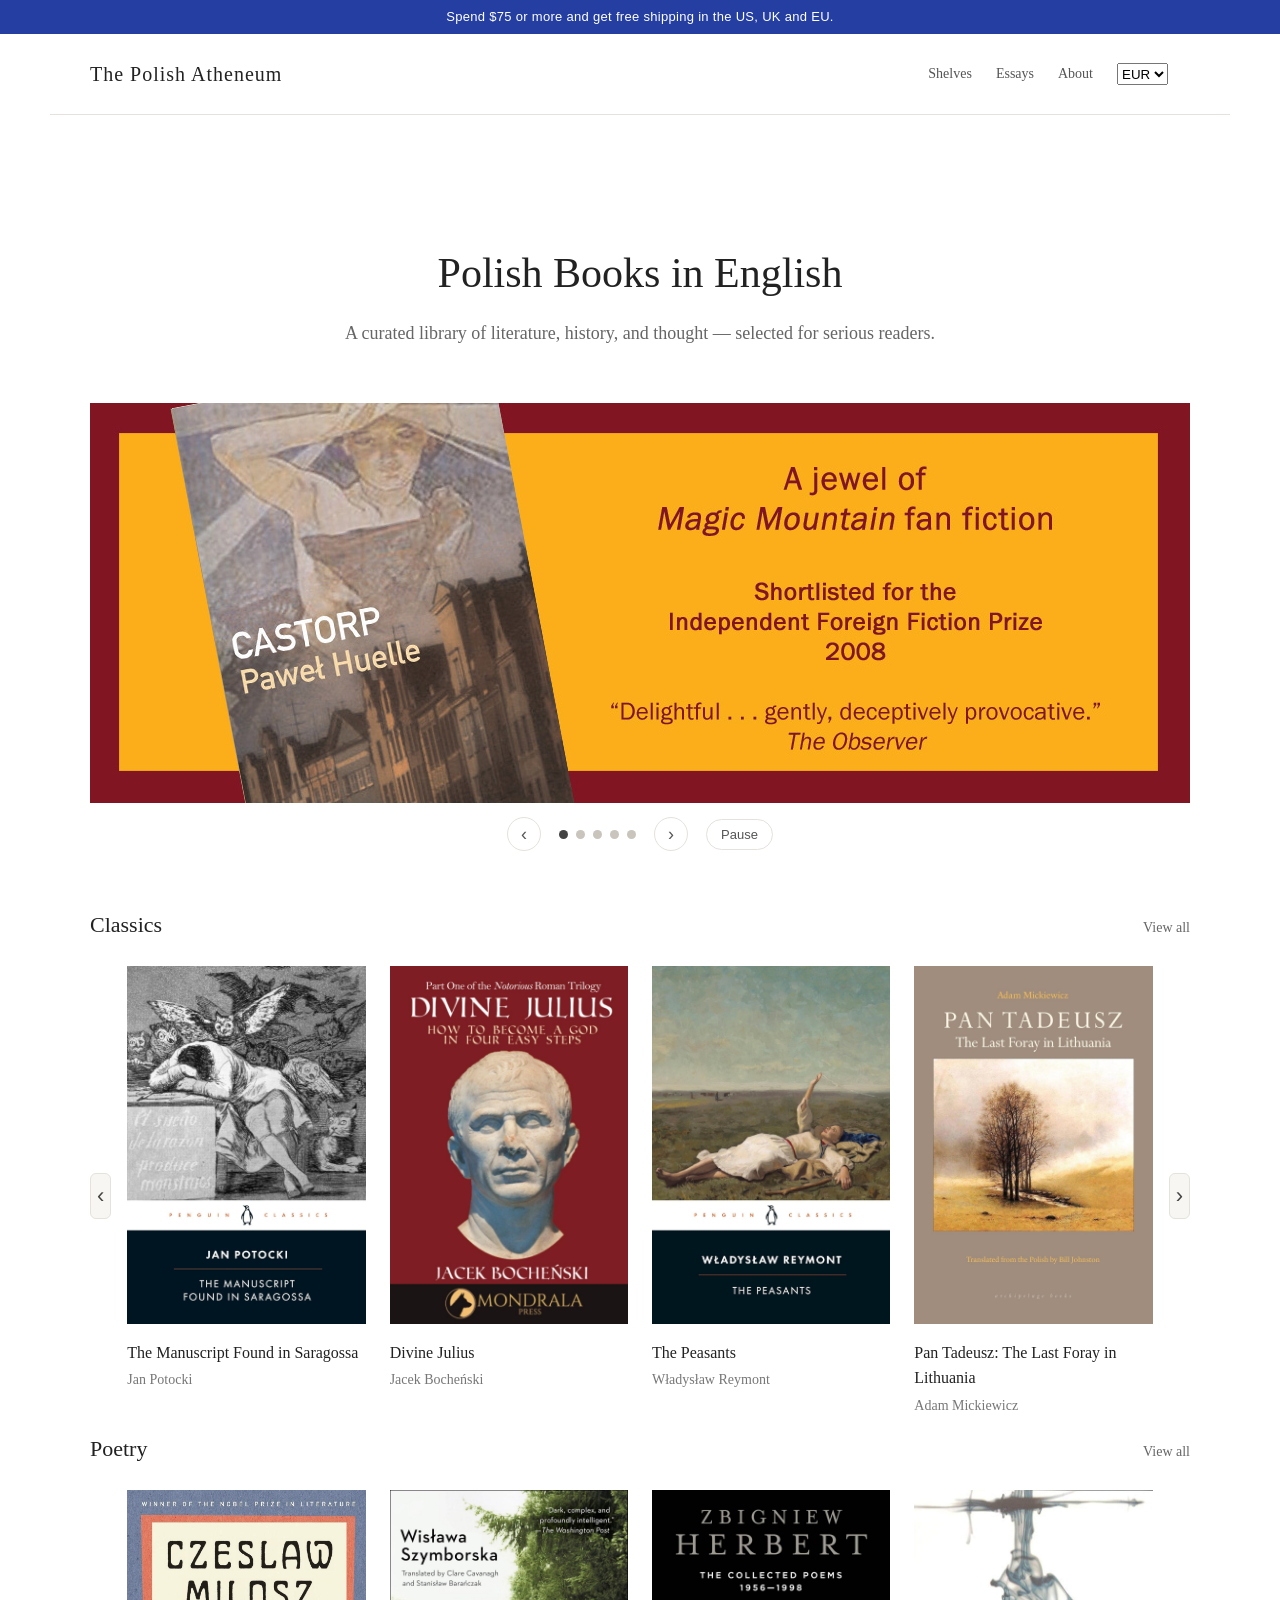
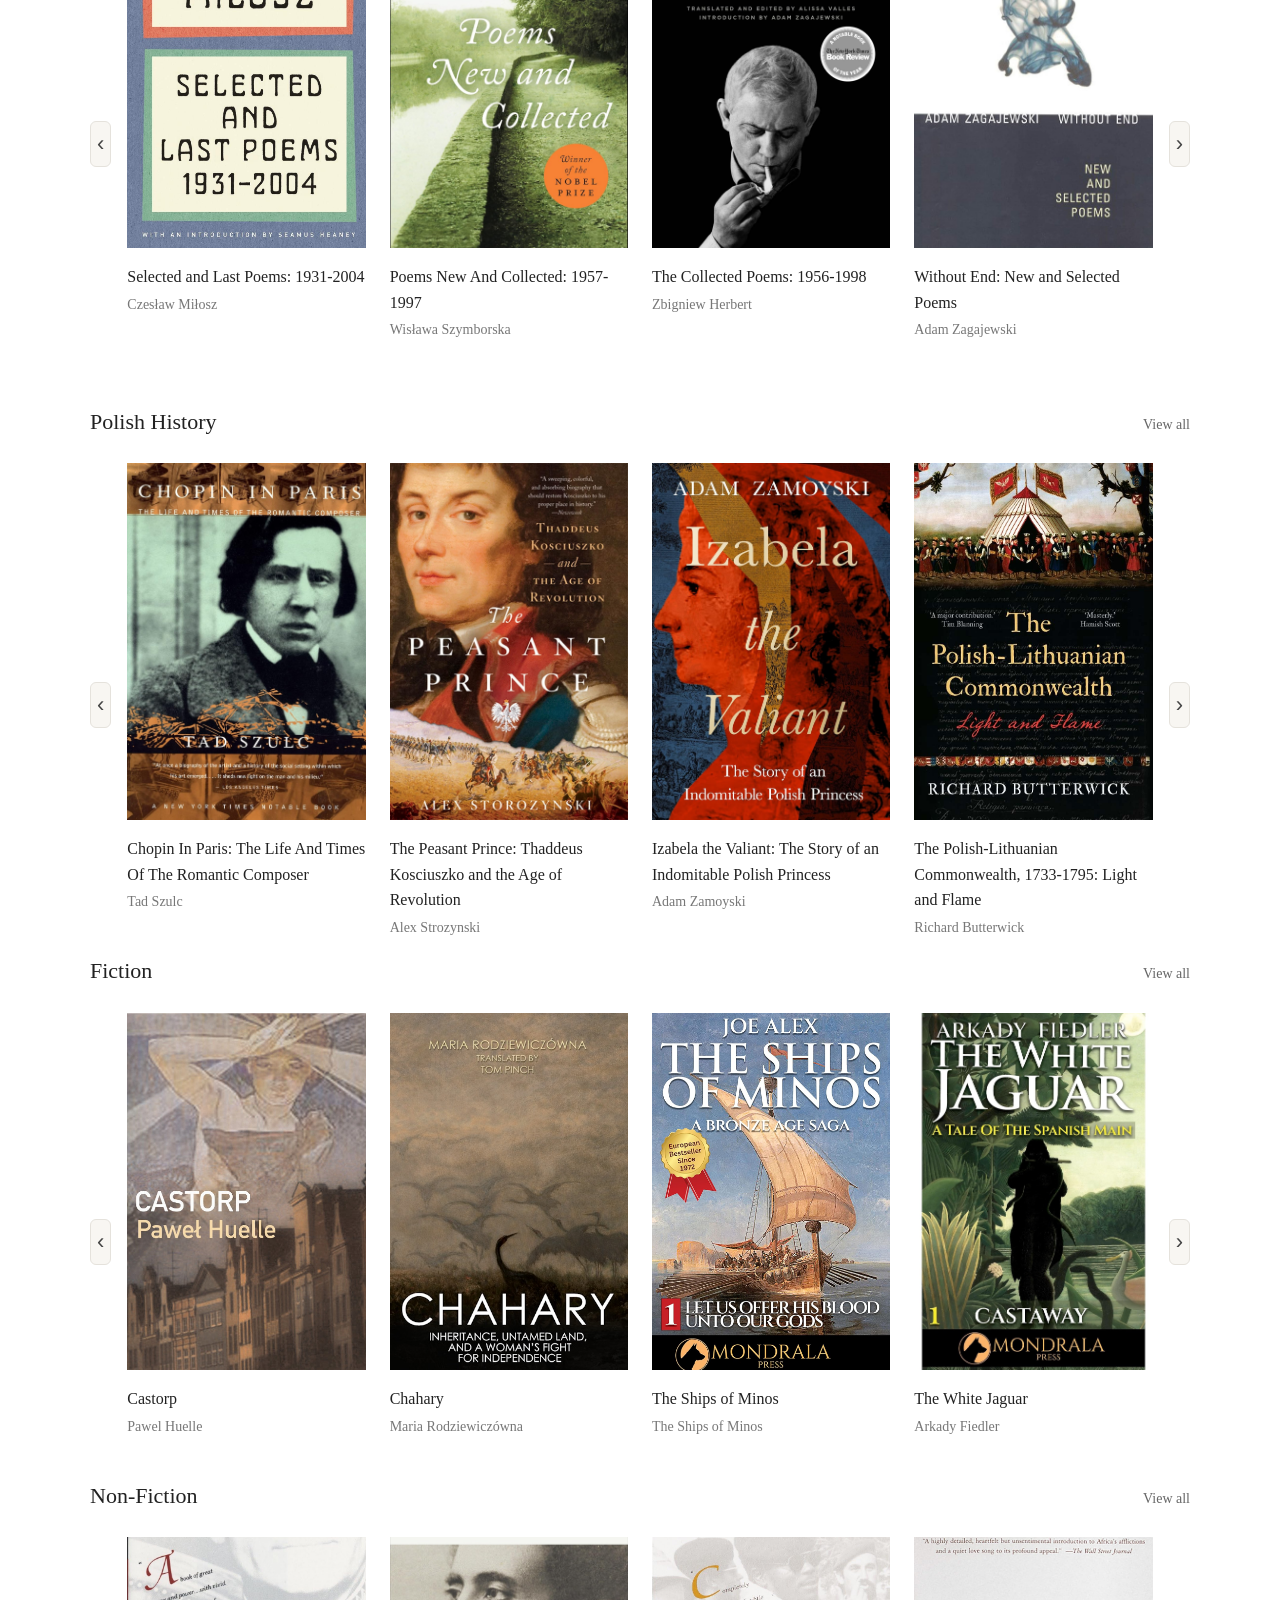
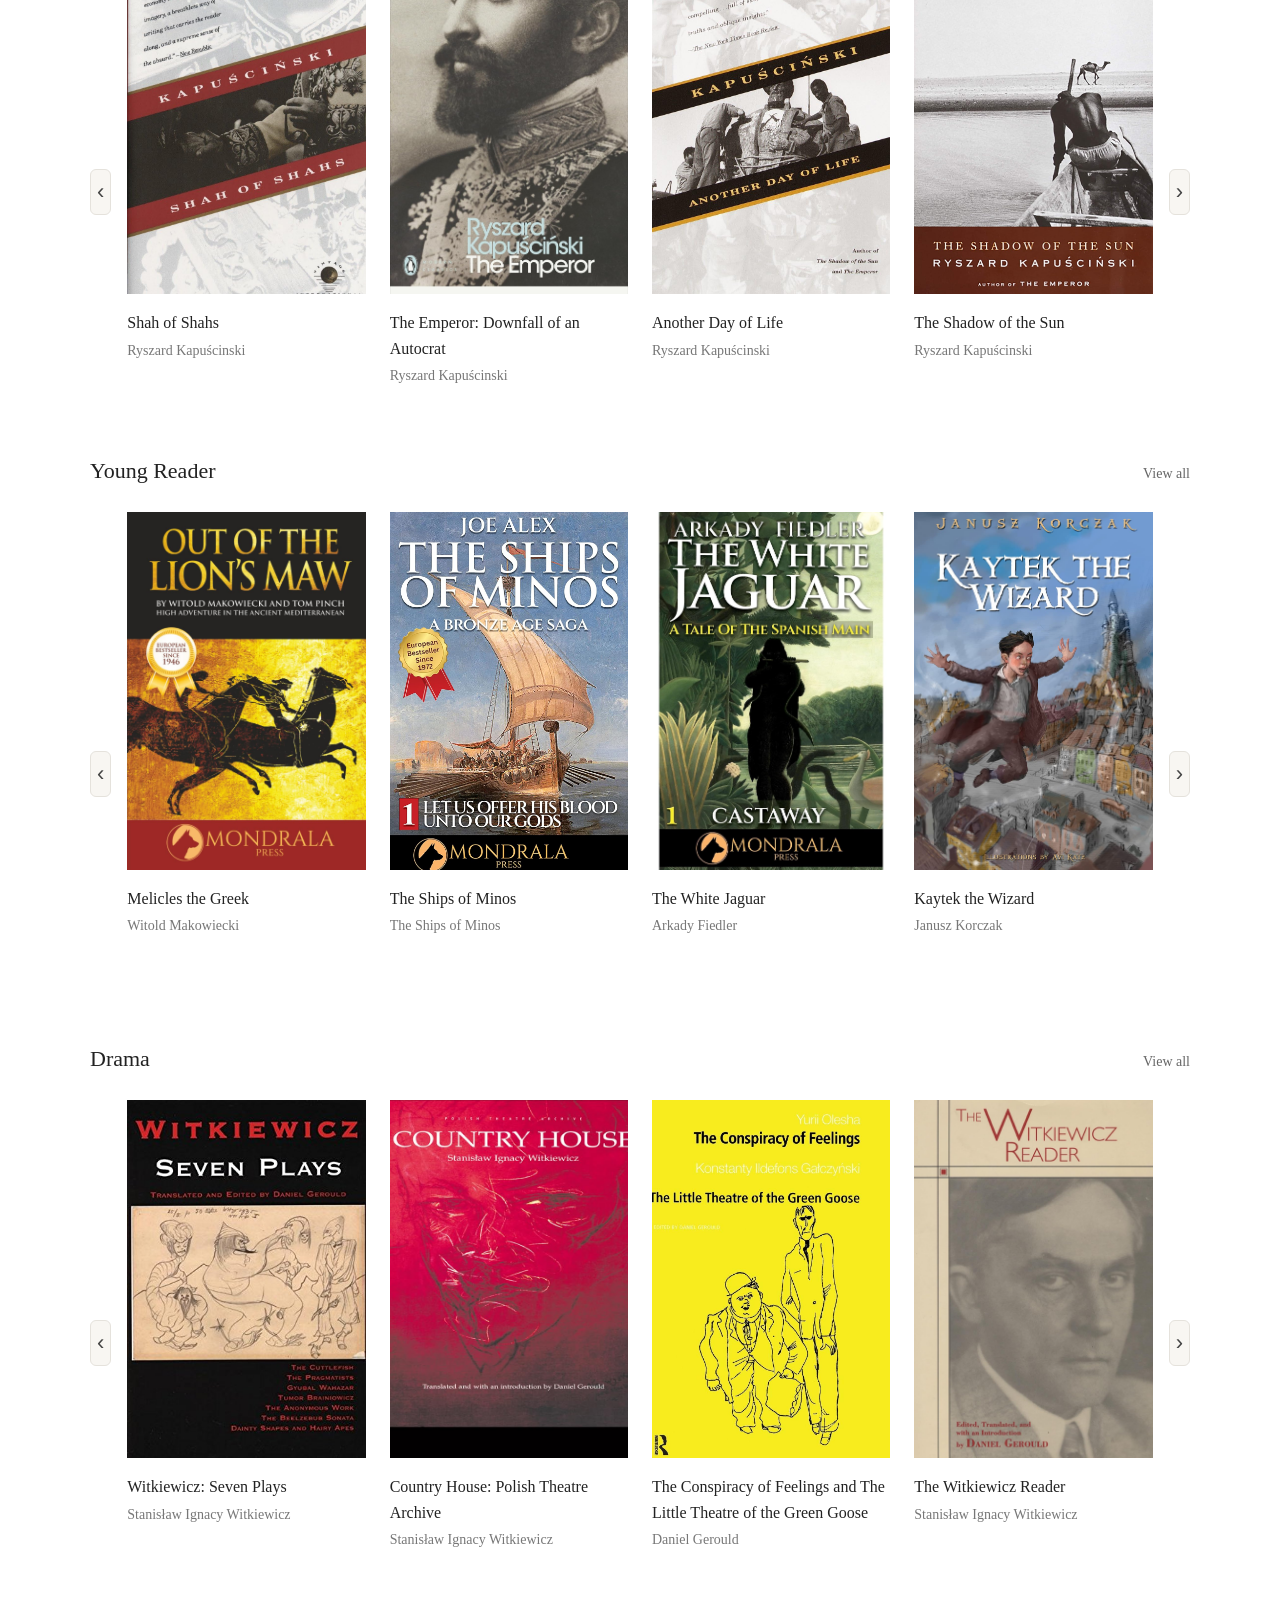
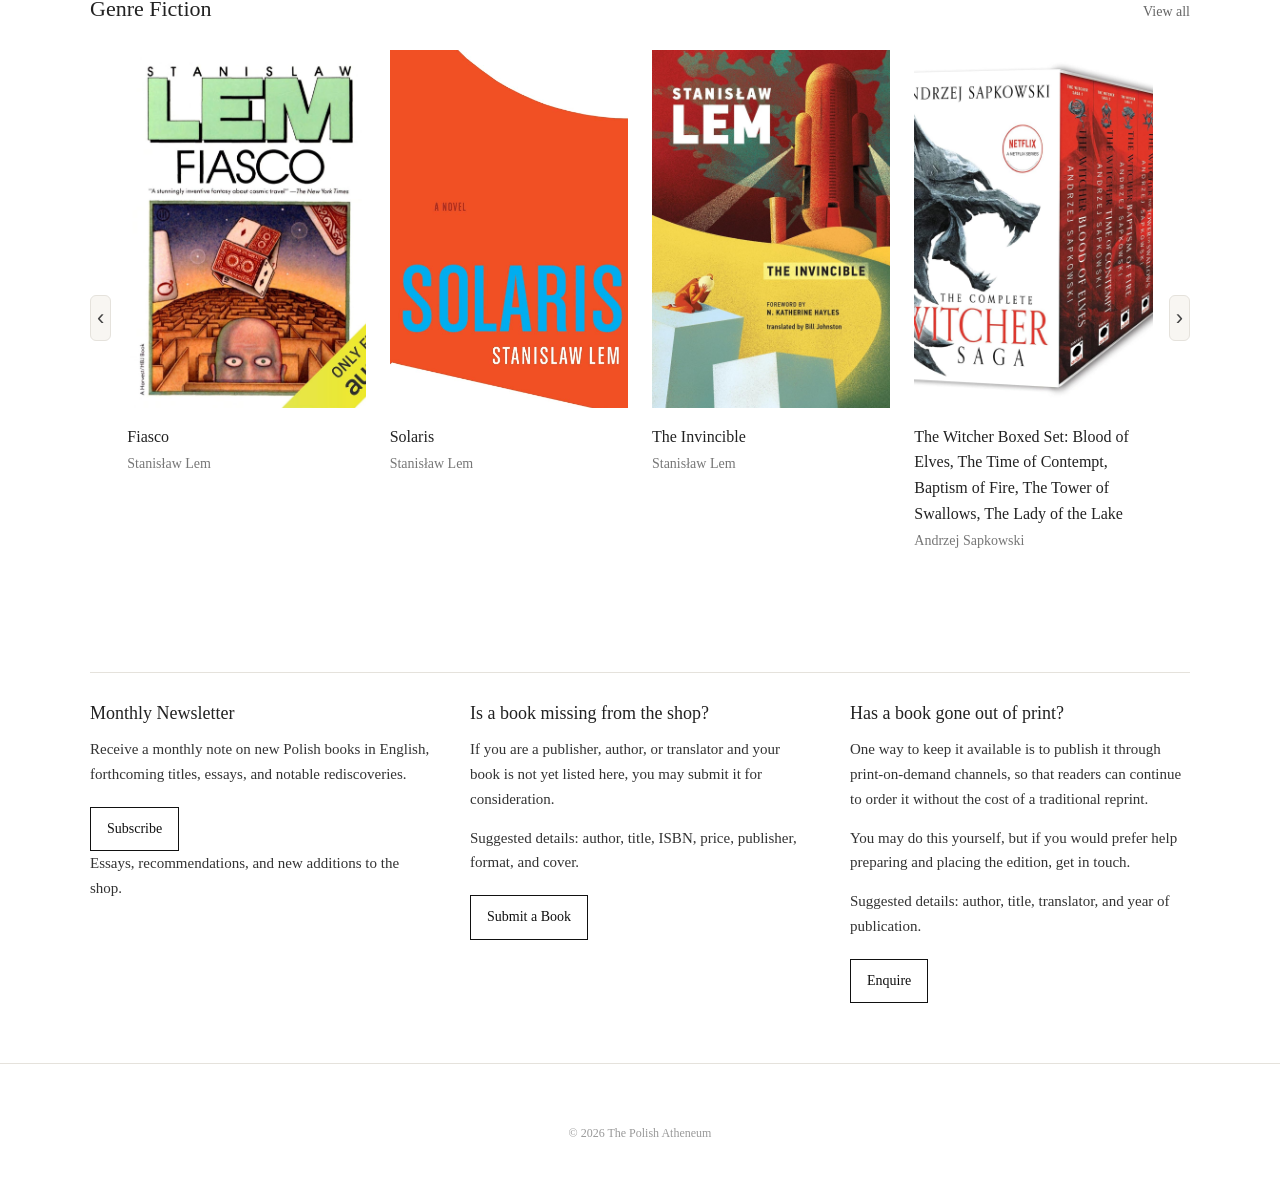
==== commit 12511330: "Update index.html" ====
--- a/index.html
+++ b/index.html
@@ -237,7 +237,10 @@
     </div>
   </section>
 
-  <section class="marketing-strip" aria-label="Newsletter and submissions">
+  
+  <main id="shelvesRoot" class="shelves-root"></main>
+
+<section class="marketing-strip" aria-label="Newsletter and submissions">
     <div class="marketing-grid">
       <div class="marketing-col">
         <h3>Monthly Newsletter</h3>
@@ -287,8 +290,7 @@
     </div>
   </section>
 
-  <main id="shelvesRoot" class="shelves-root"></main>
-
+  
   <footer>© 2026 The Polish Atheneum</footer>
 
   <script>
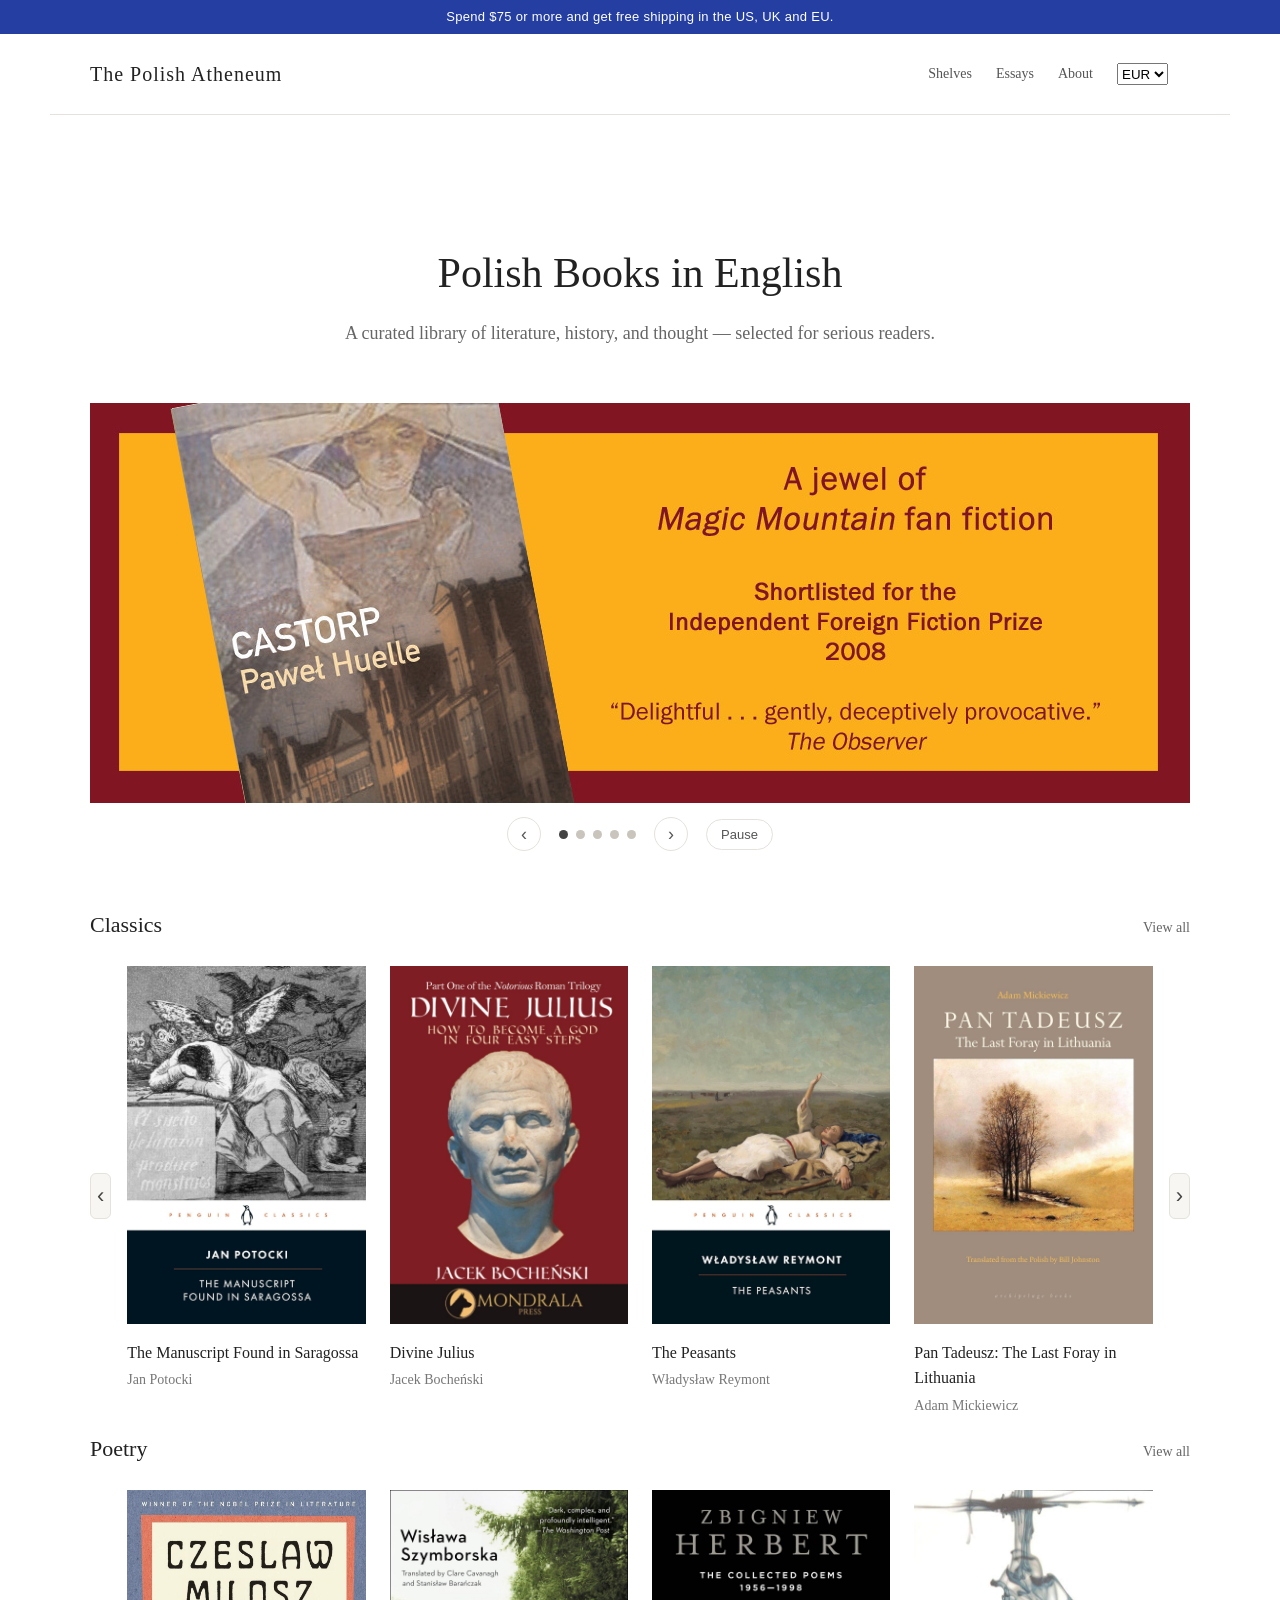
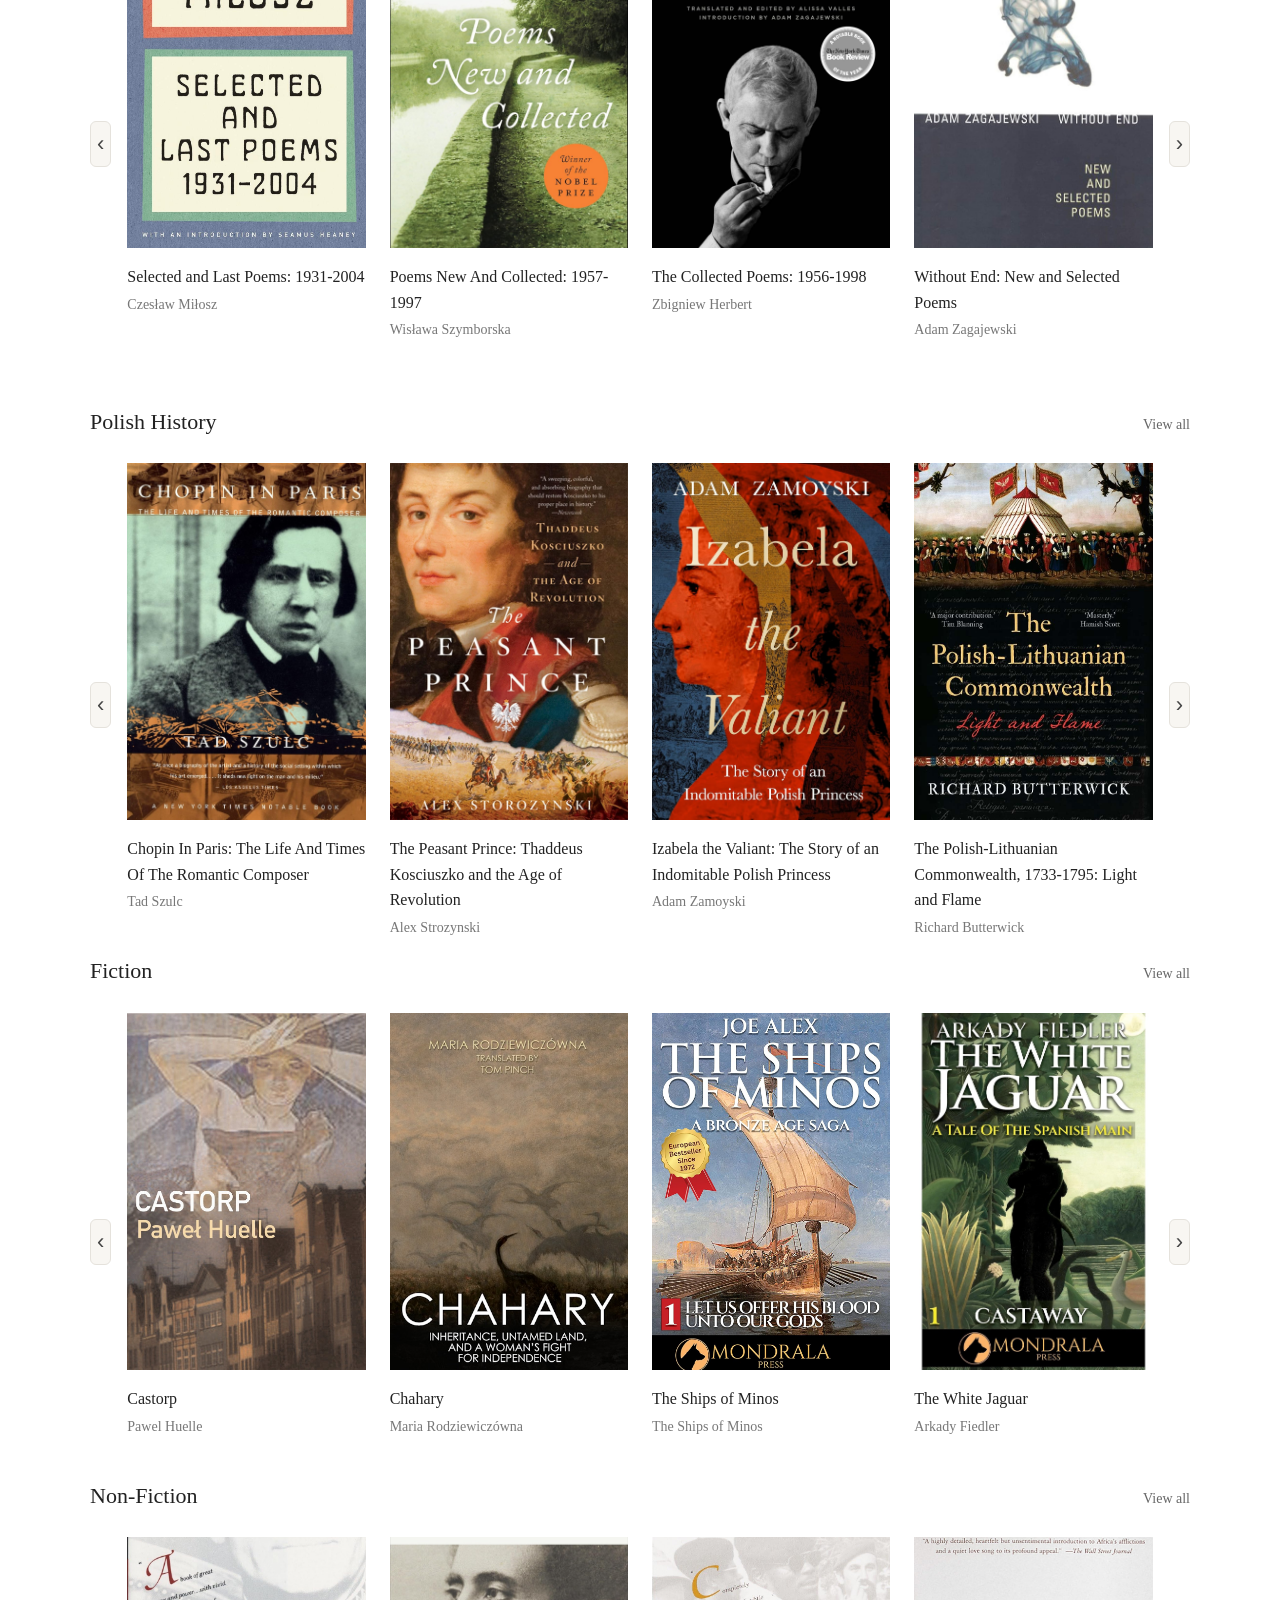
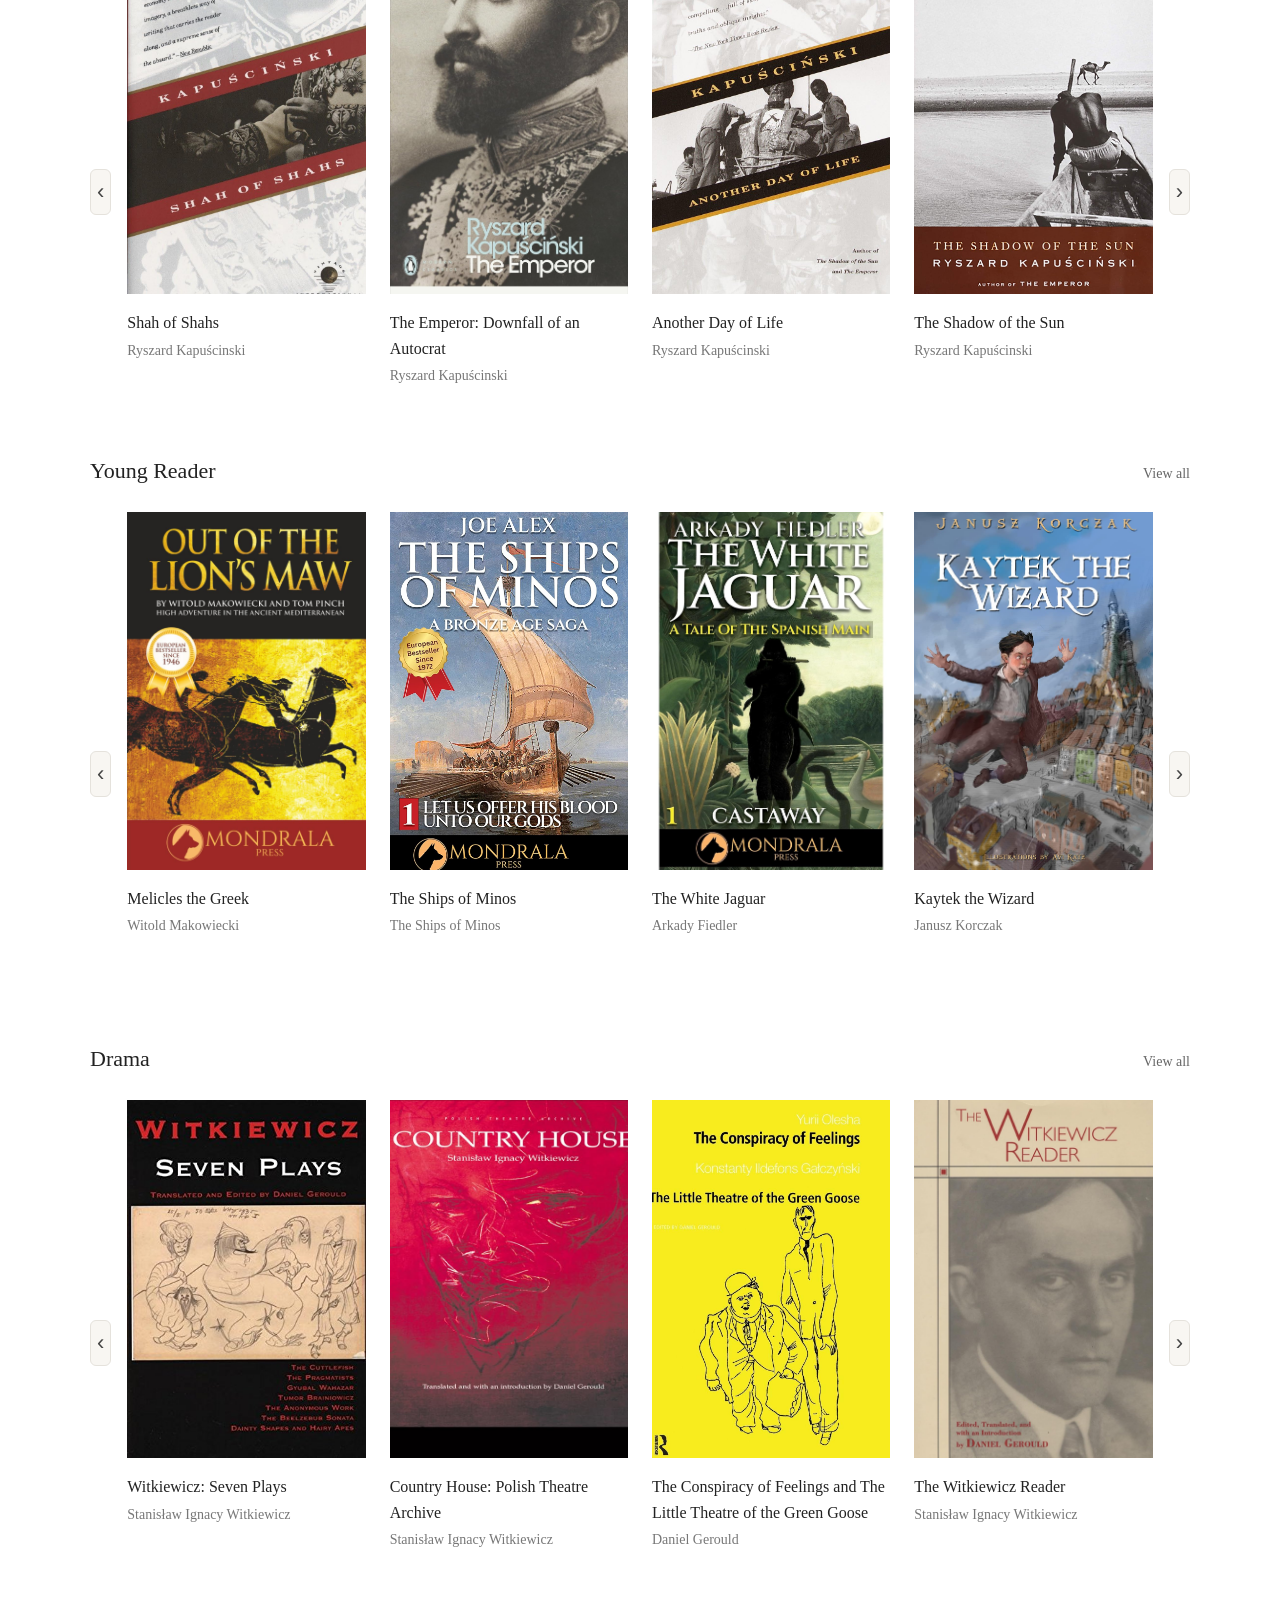
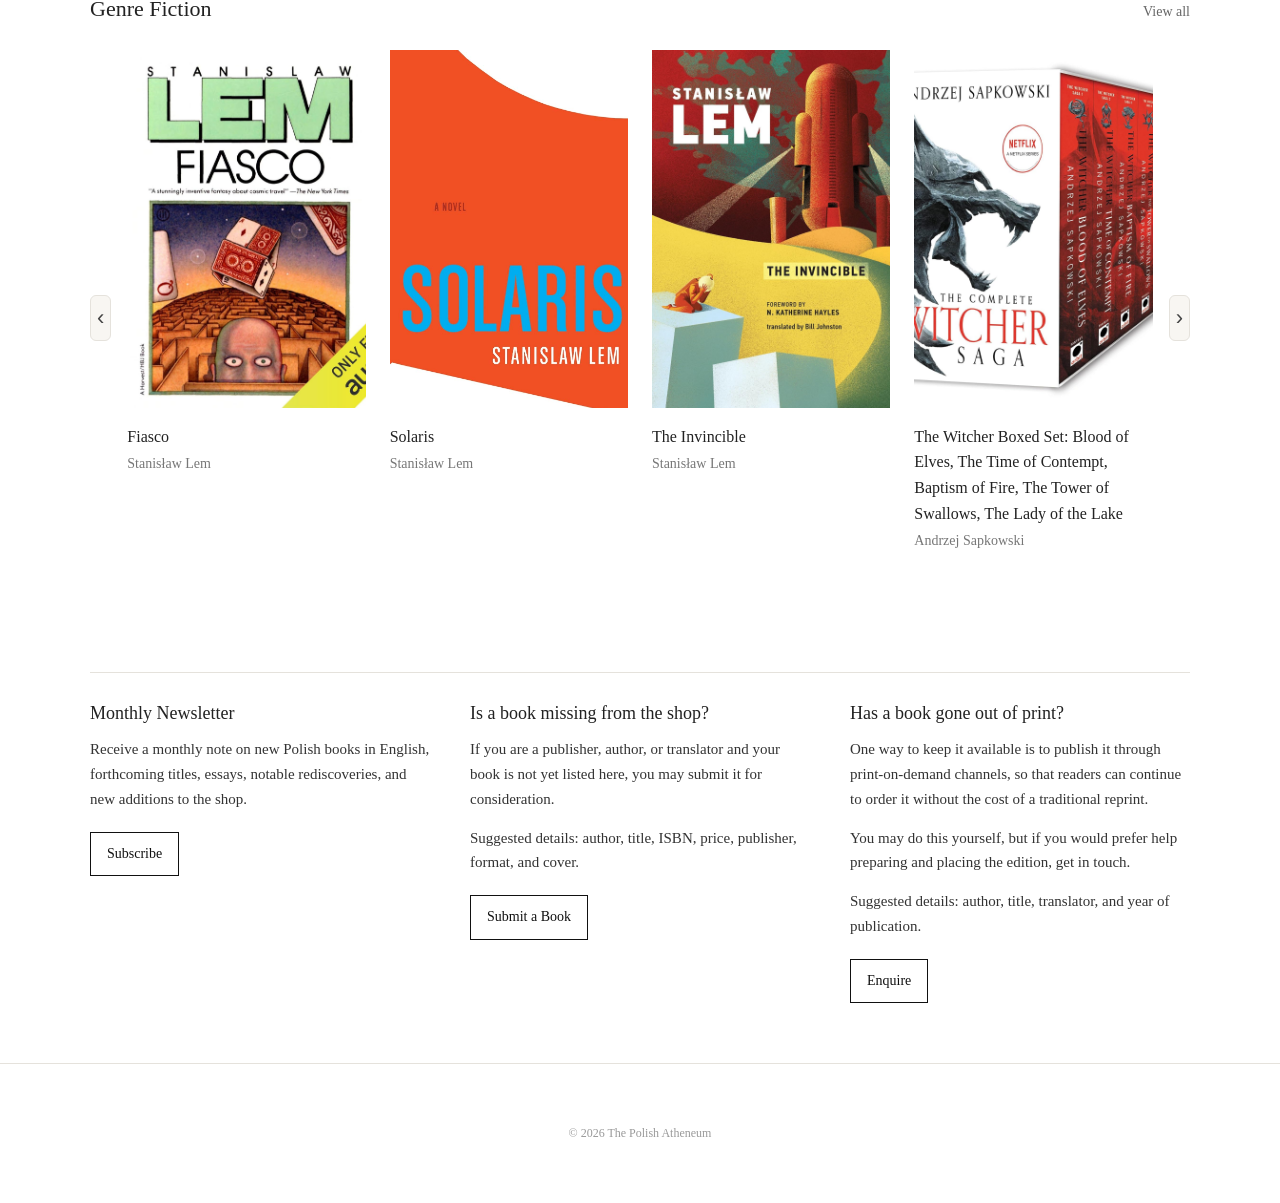
==== commit 56c97a75: "Update index.html" ====
--- a/index.html
+++ b/index.html
@@ -246,14 +246,12 @@
         <h3>Monthly Newsletter</h3>
         <p>
           Receive a monthly note on new Polish books in English, forthcoming titles,
-          essays, and notable rediscoveries.
+          essays, notable rediscoveries, and new additions to the shop.
         </p>
         <a href="https://your-substack-link" target="_blank" rel="noopener" class="marketing-button">
           Subscribe
         </a>
-        <p class="marketing-note">
-          Essays, recommendations, and new additions to the shop.
-        </p>
+       
       </div>
 
       <div class="marketing-col">
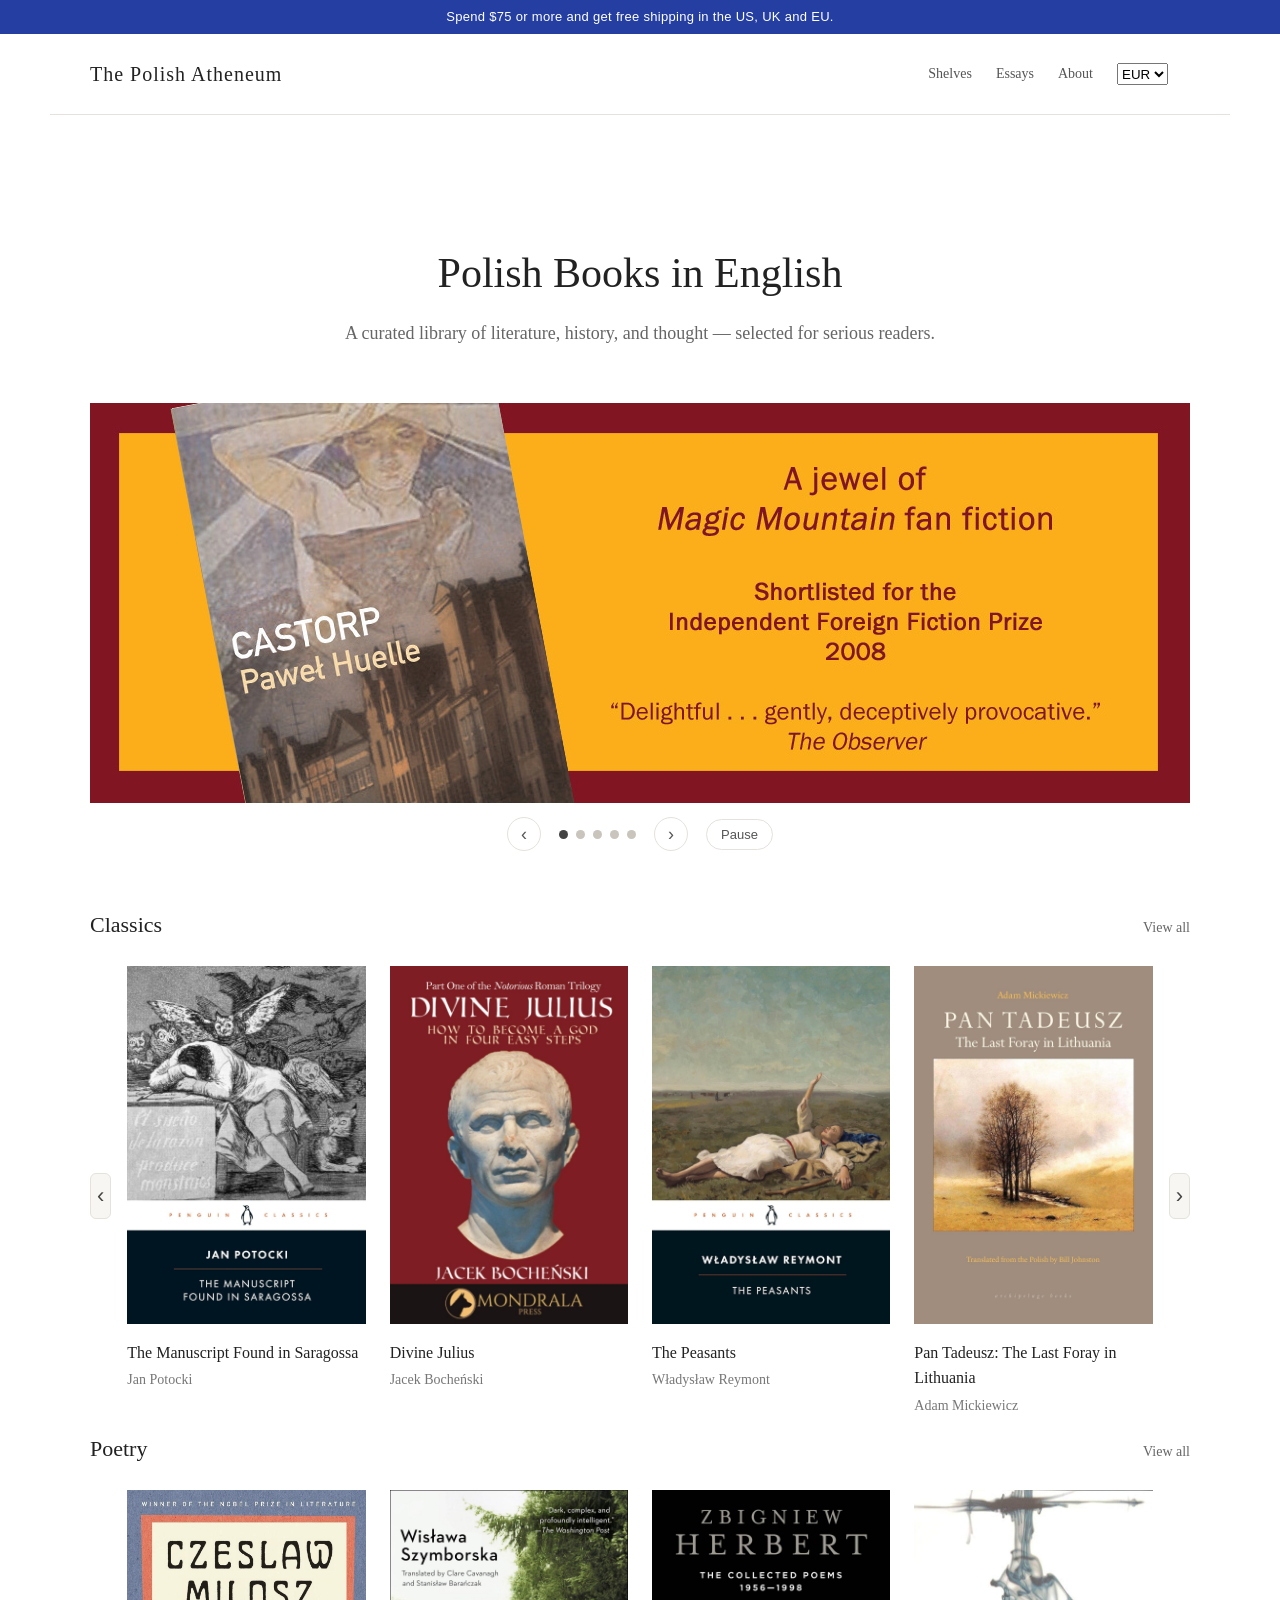
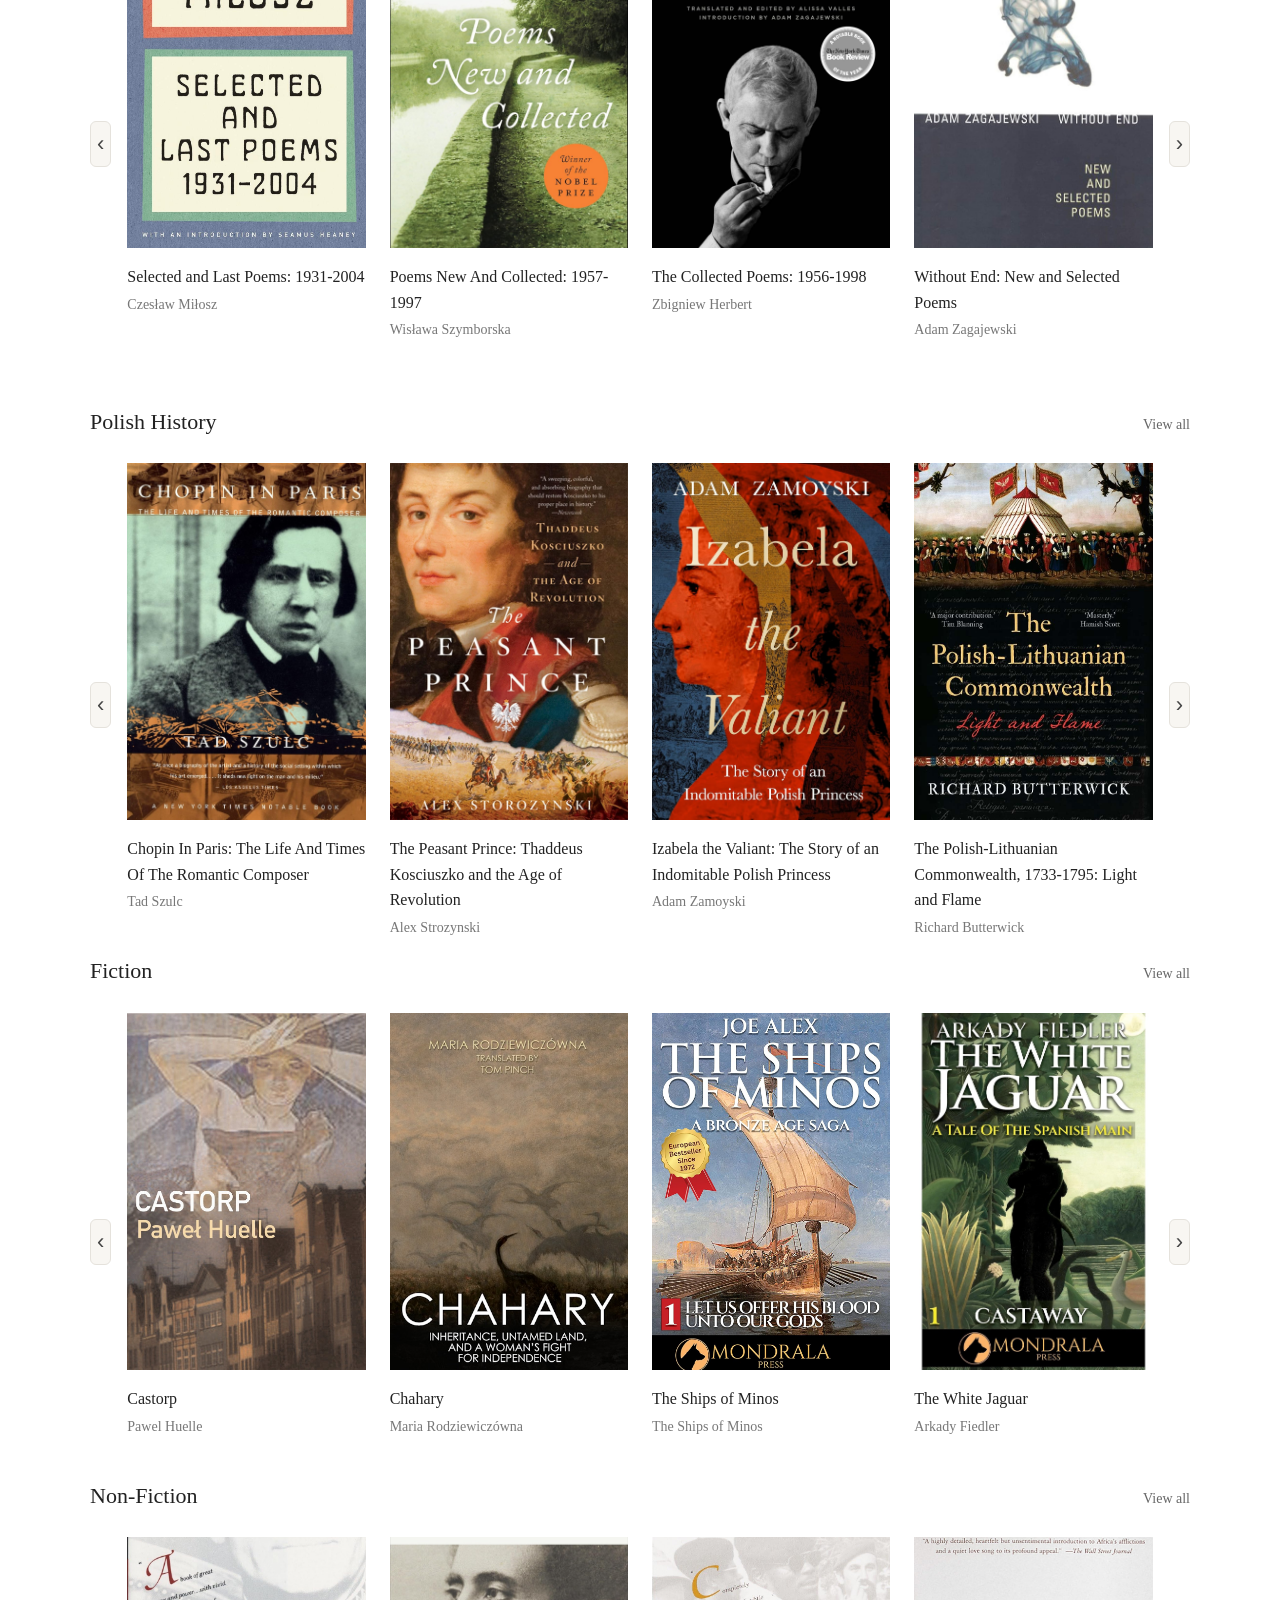
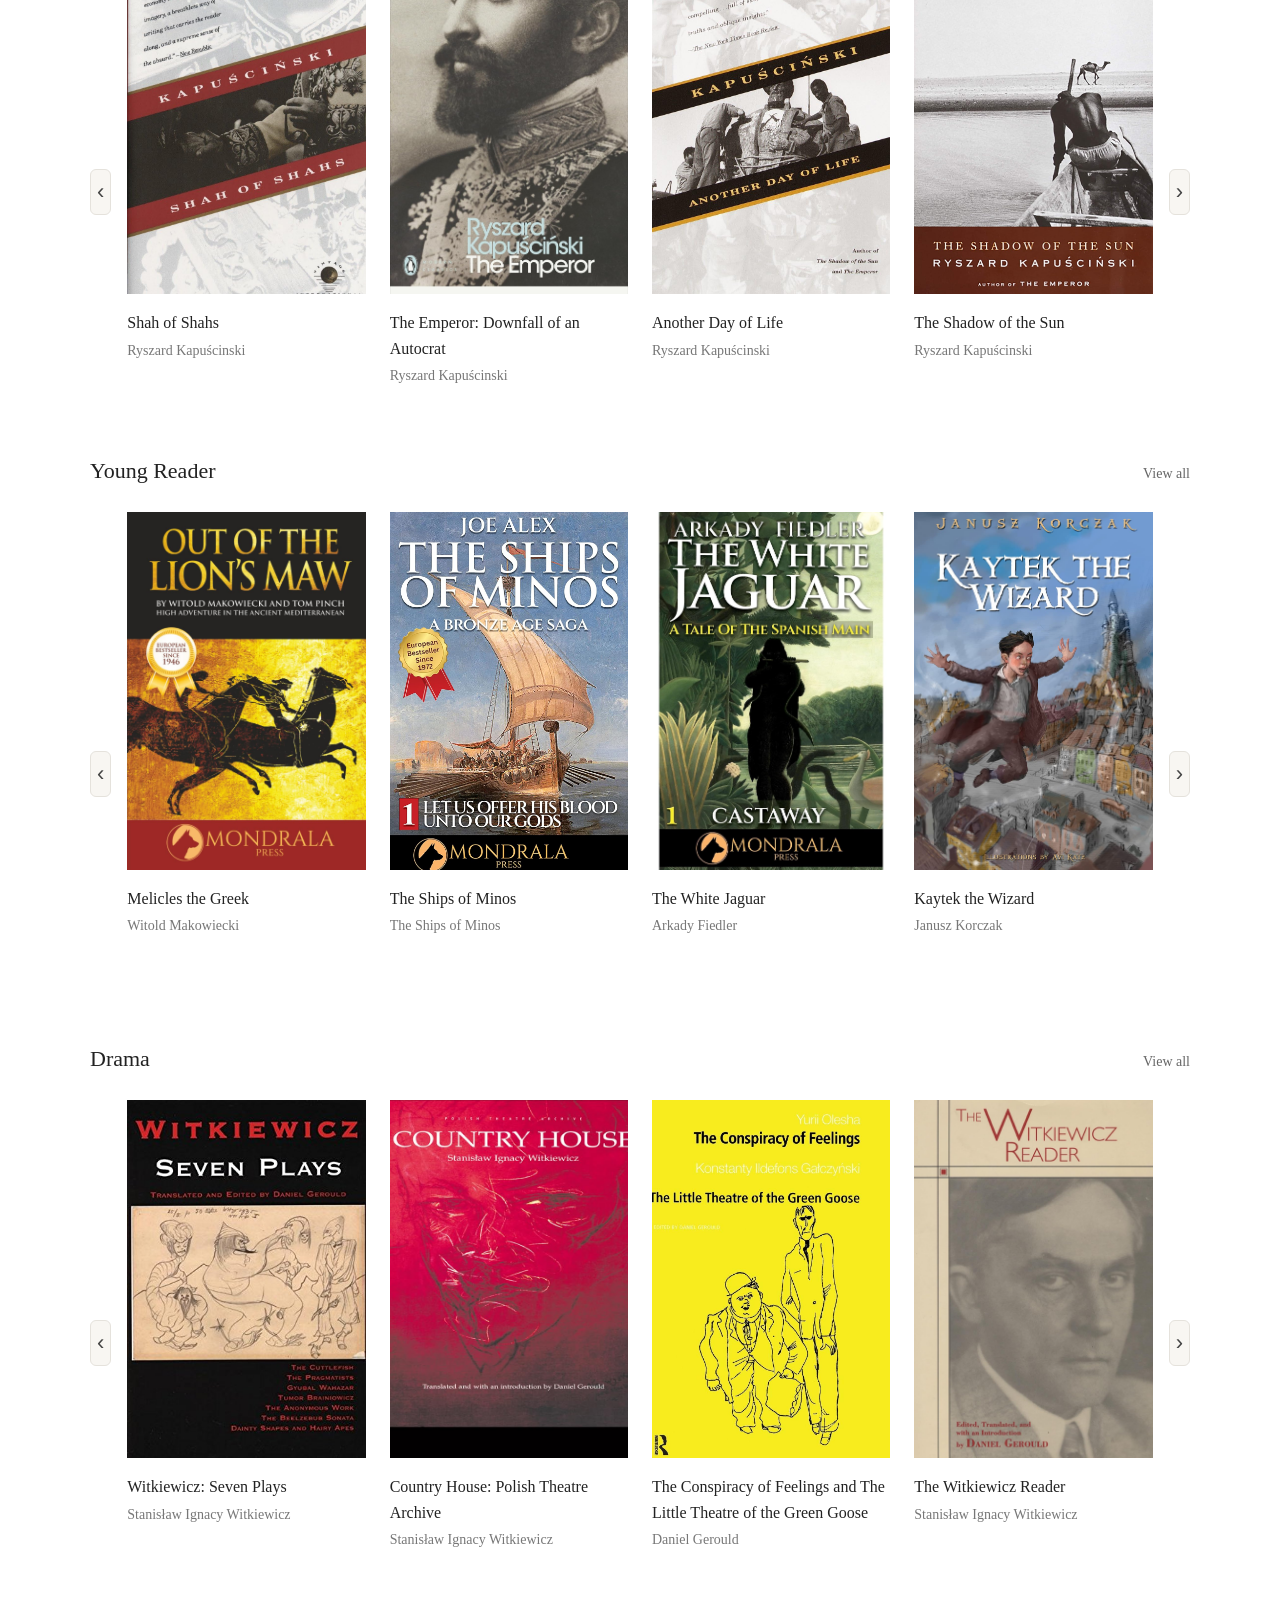
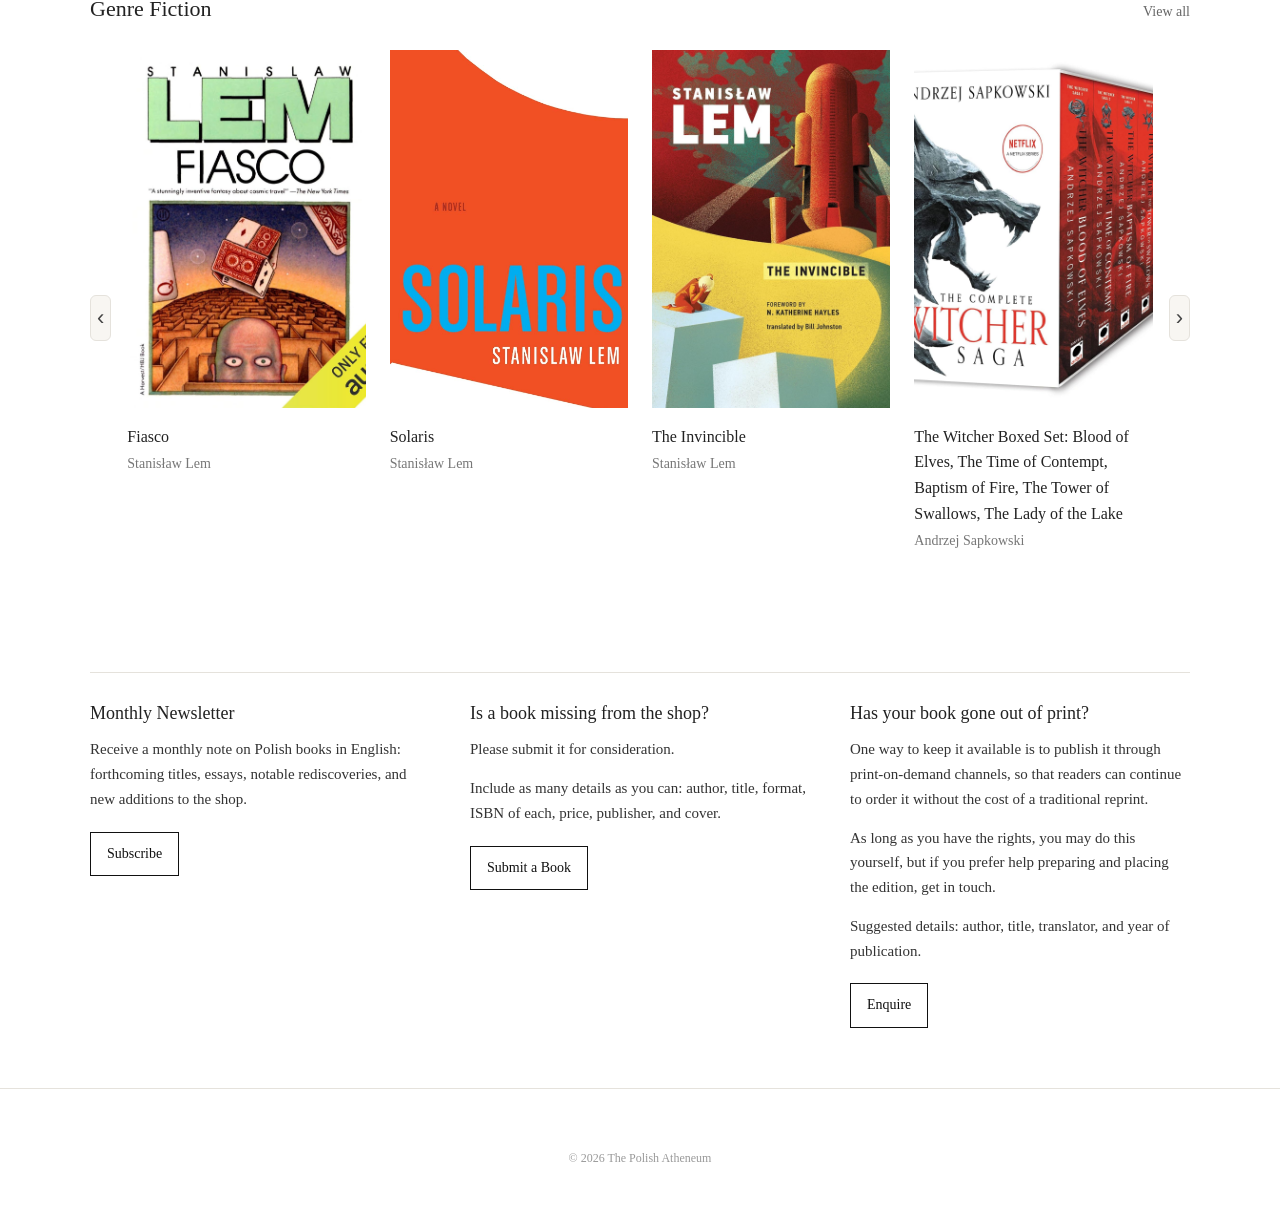
==== commit b4cd16af: "Update index.html" ====
--- a/index.html
+++ b/index.html
@@ -245,7 +245,7 @@
       <div class="marketing-col">
         <h3>Monthly Newsletter</h3>
         <p>
-          Receive a monthly note on new Polish books in English, forthcoming titles,
+          Receive a monthly note on Polish books in English: forthcoming titles,
           essays, notable rediscoveries, and new additions to the shop.
         </p>
         <a href="https://your-substack-link" target="_blank" rel="noopener" class="marketing-button">
@@ -257,11 +257,10 @@
       <div class="marketing-col">
         <h3>Is a book missing from the shop?</h3>
         <p>
-          If you are a publisher, author, or translator and your book is not yet listed here,
-          you may submit it for consideration.
+          Please submit it for consideration.
         </p>
         <p class="marketing-note">
-          Suggested details: author, title, ISBN, price, publisher, format, and cover.
+          Include as many details as you can: author, title, format, ISBN of each, price, publisher, and cover.
         </p>
         <a href="submit-book.html" class="marketing-button">
           Submit a Book
@@ -269,13 +268,13 @@
       </div>
 
       <div class="marketing-col">
-        <h3>Has a book gone out of print?</h3>
+        <h3>Has your book gone out of print?</h3>
         <p>
           One way to keep it available is to publish it through print-on-demand channels,
           so that readers can continue to order it without the cost of a traditional reprint.
         </p>
         <p>
-          You may do this yourself, but if you would prefer help preparing and placing the edition,
+          As long as you have the rights, you may do this yourself, but if you prefer help preparing and placing the edition,
           get in touch.
         </p>
         <p class="marketing-note">
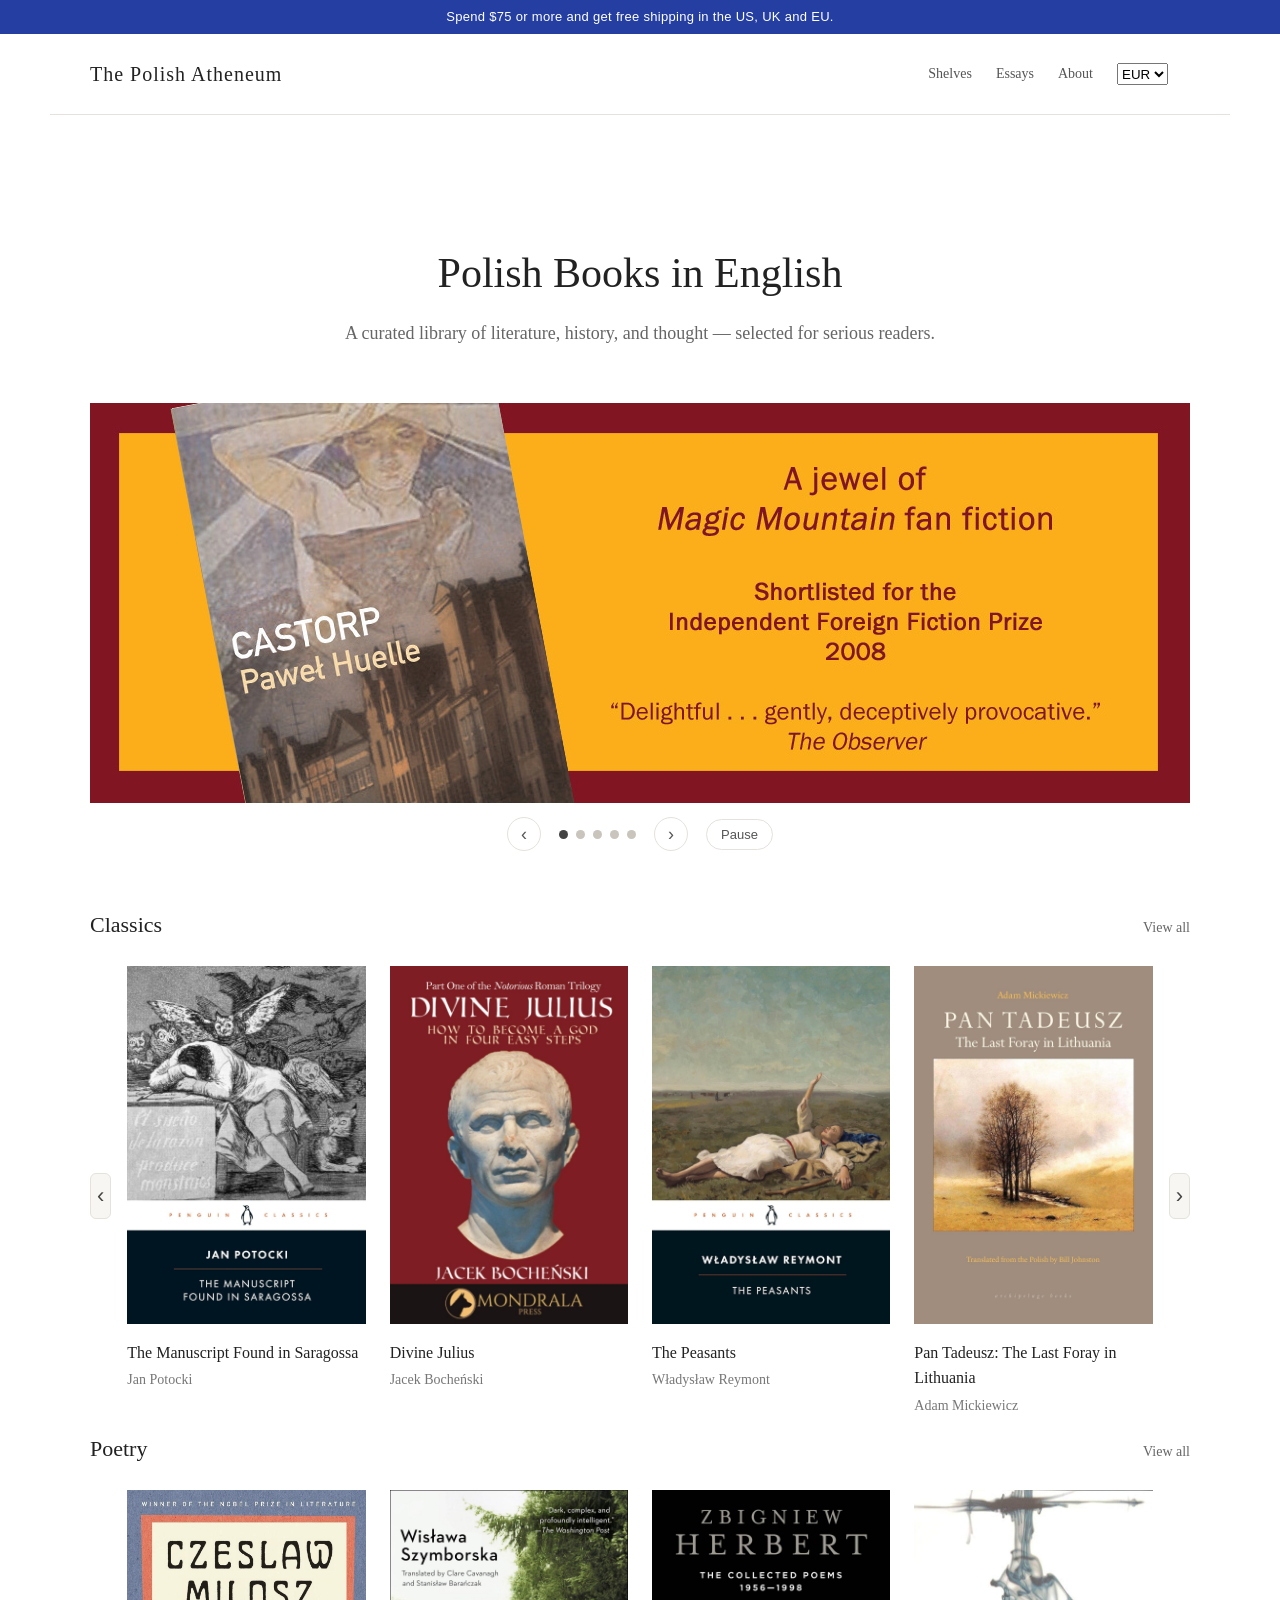
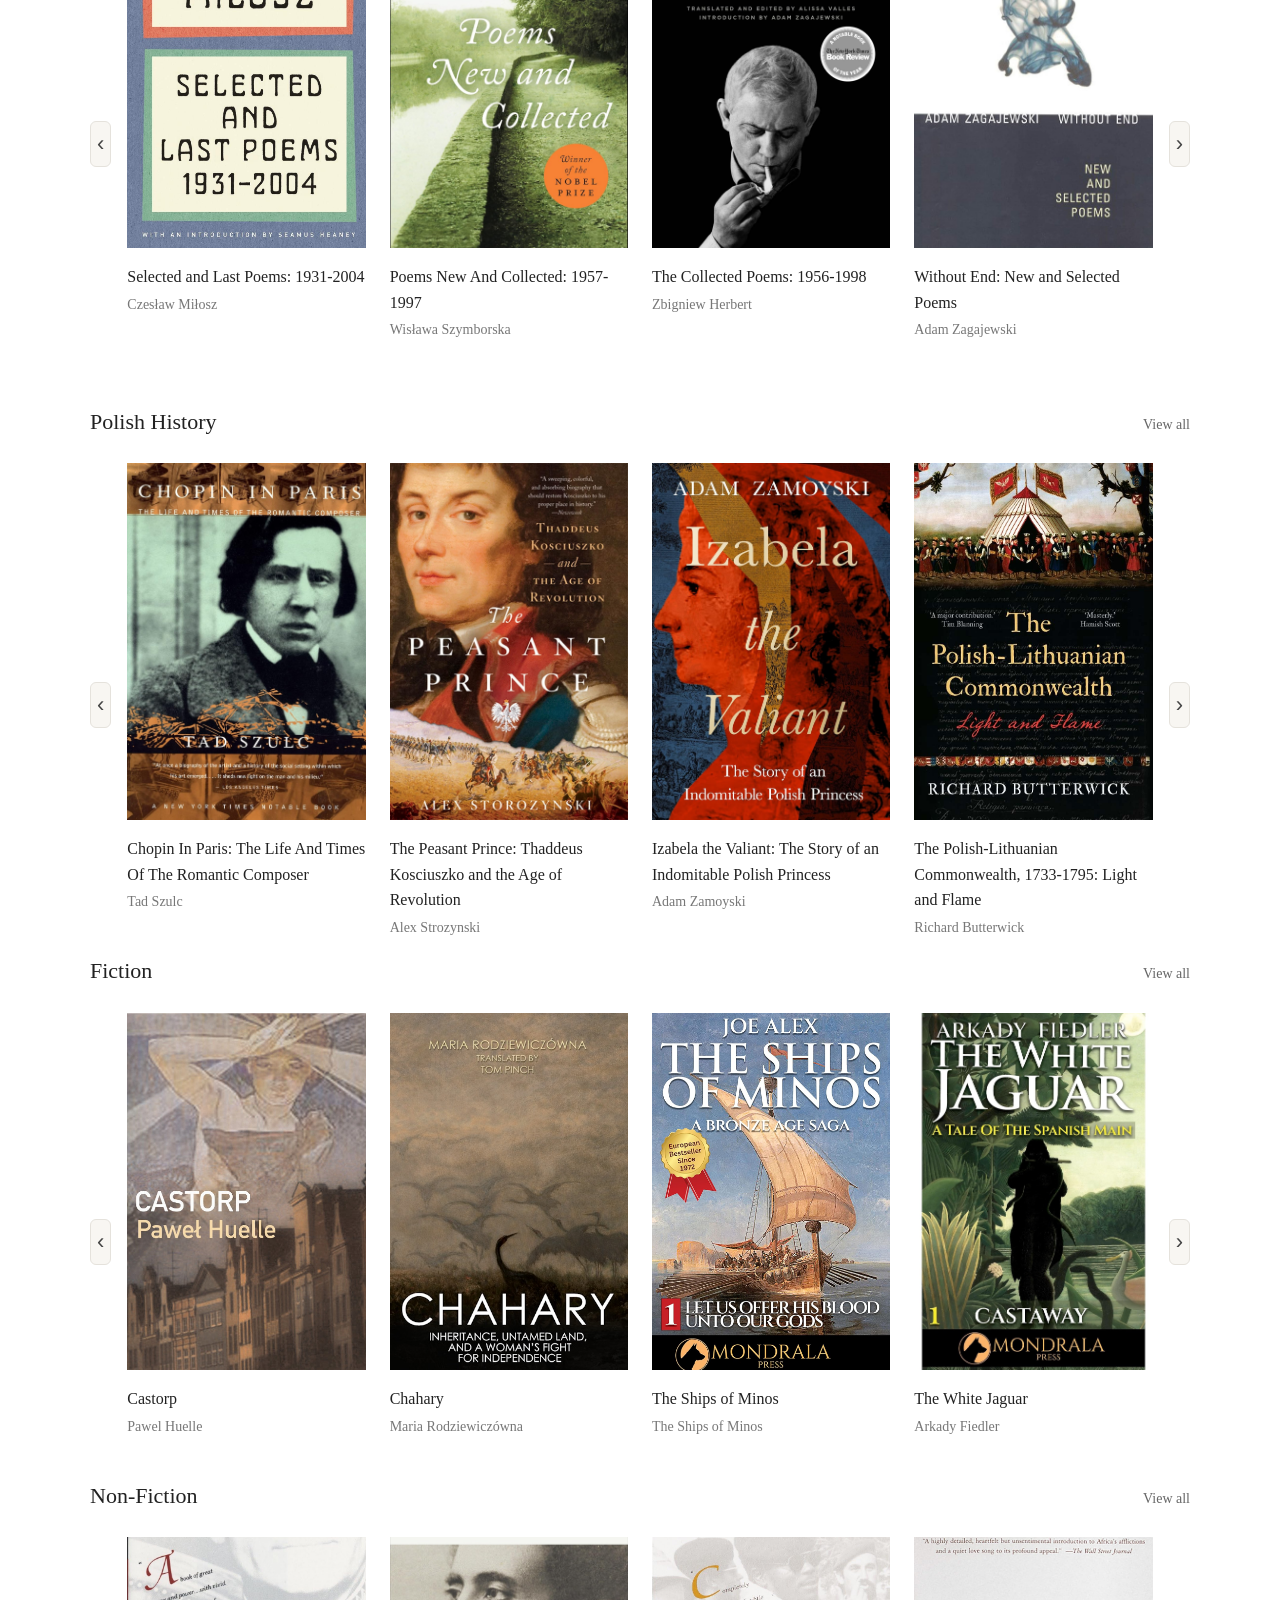
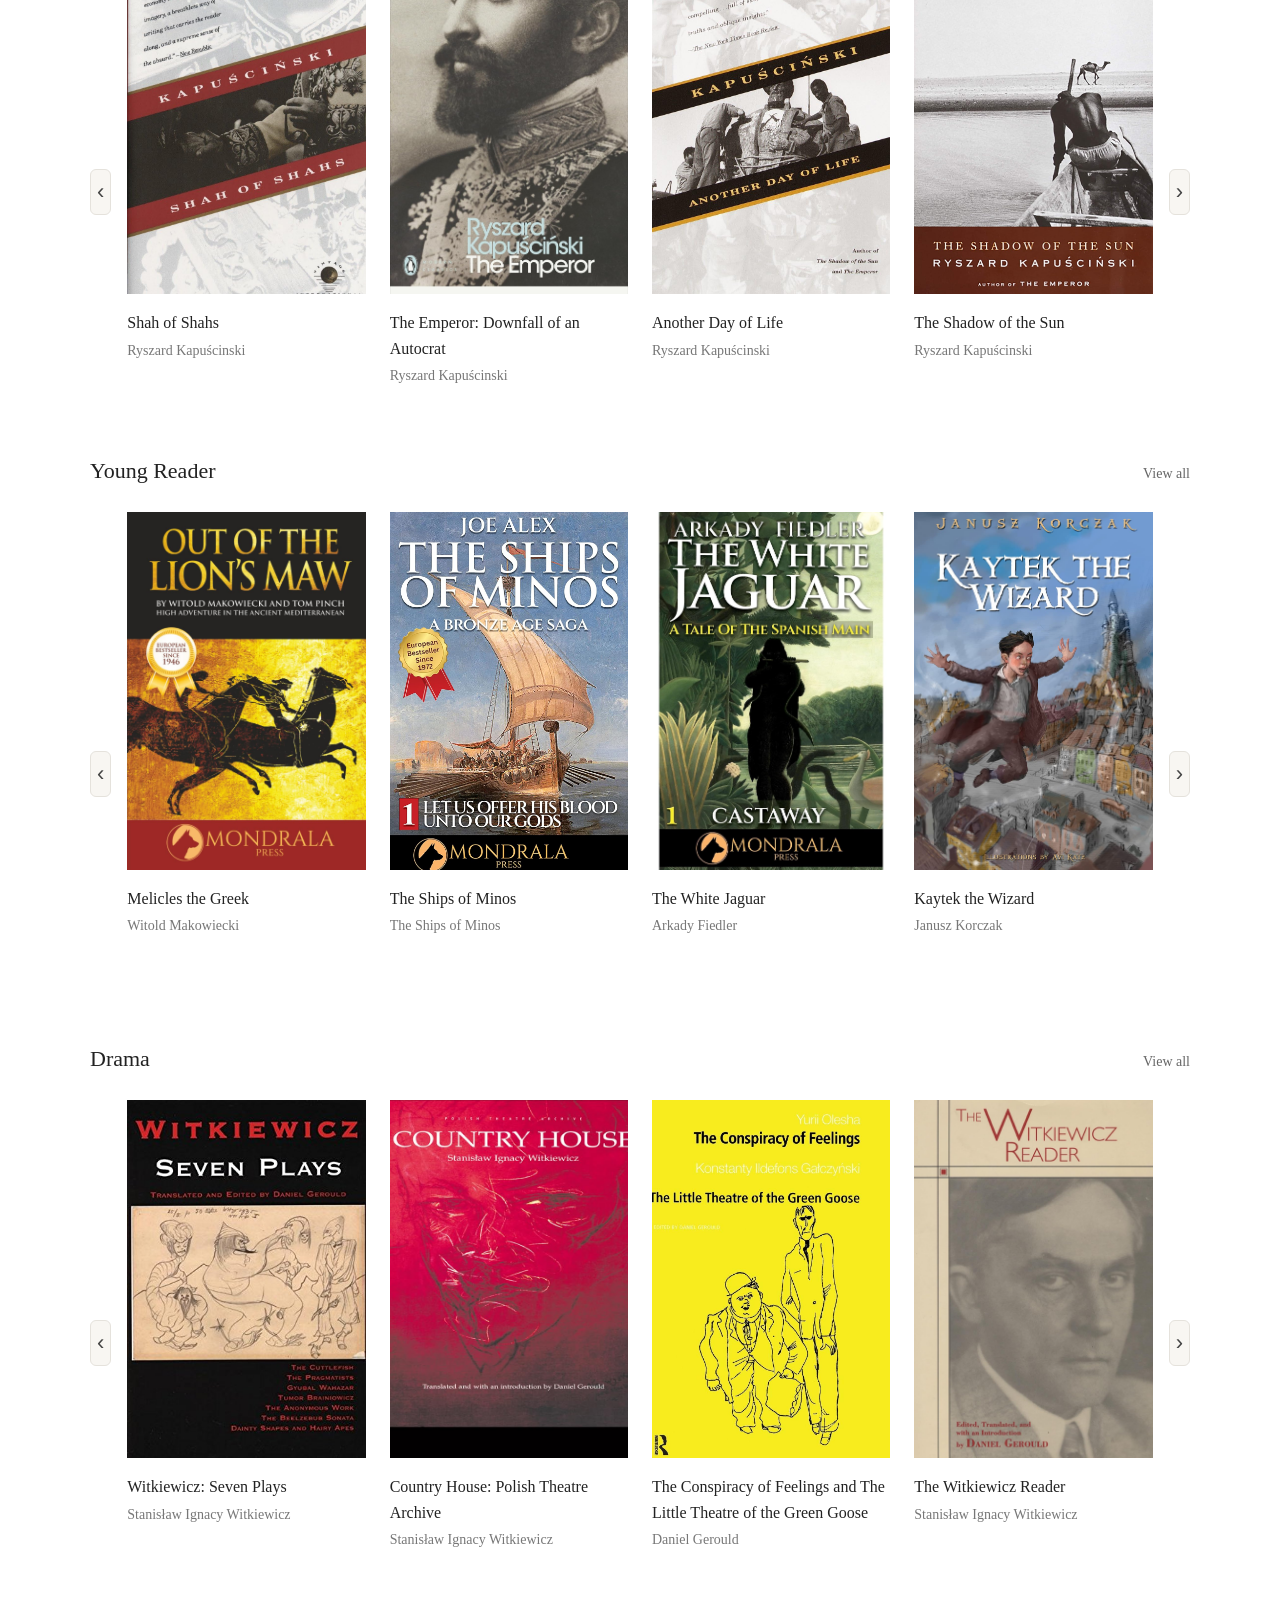
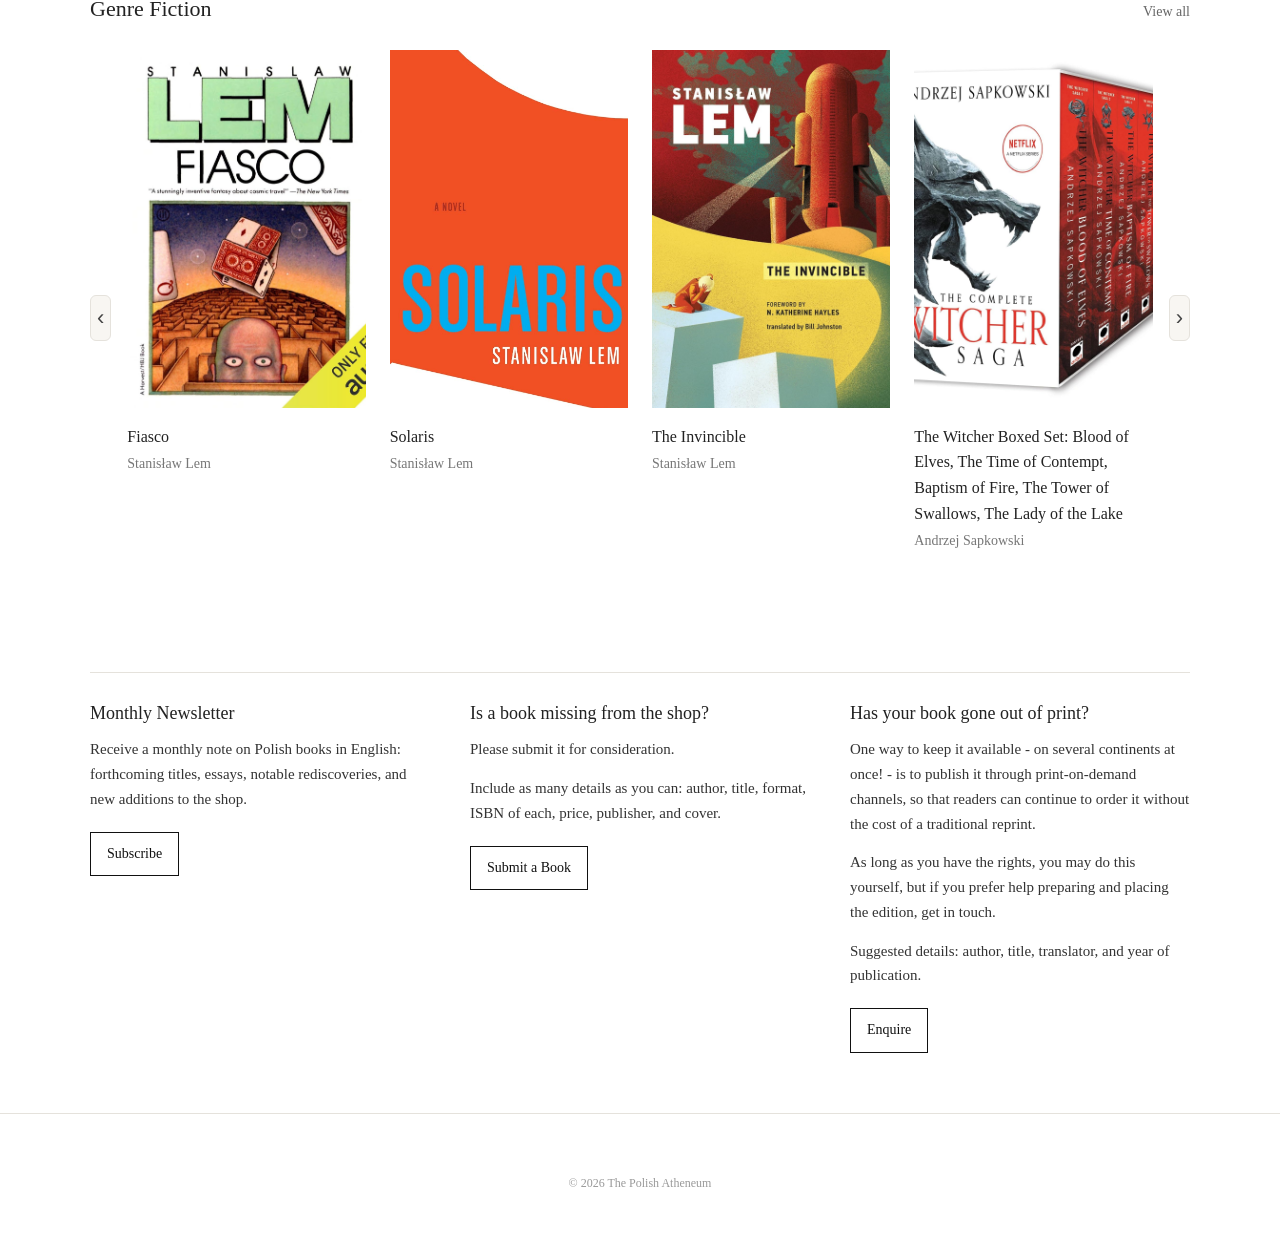
==== commit 50295bb0: "Update index.html" ====
--- a/index.html
+++ b/index.html
@@ -270,7 +270,7 @@
       <div class="marketing-col">
         <h3>Has your book gone out of print?</h3>
         <p>
-          One way to keep it available is to publish it through print-on-demand channels,
+          One way to keep it available - on several continents at once! - is to publish it through print-on-demand channels,
           so that readers can continue to order it without the cost of a traditional reprint.
         </p>
         <p>
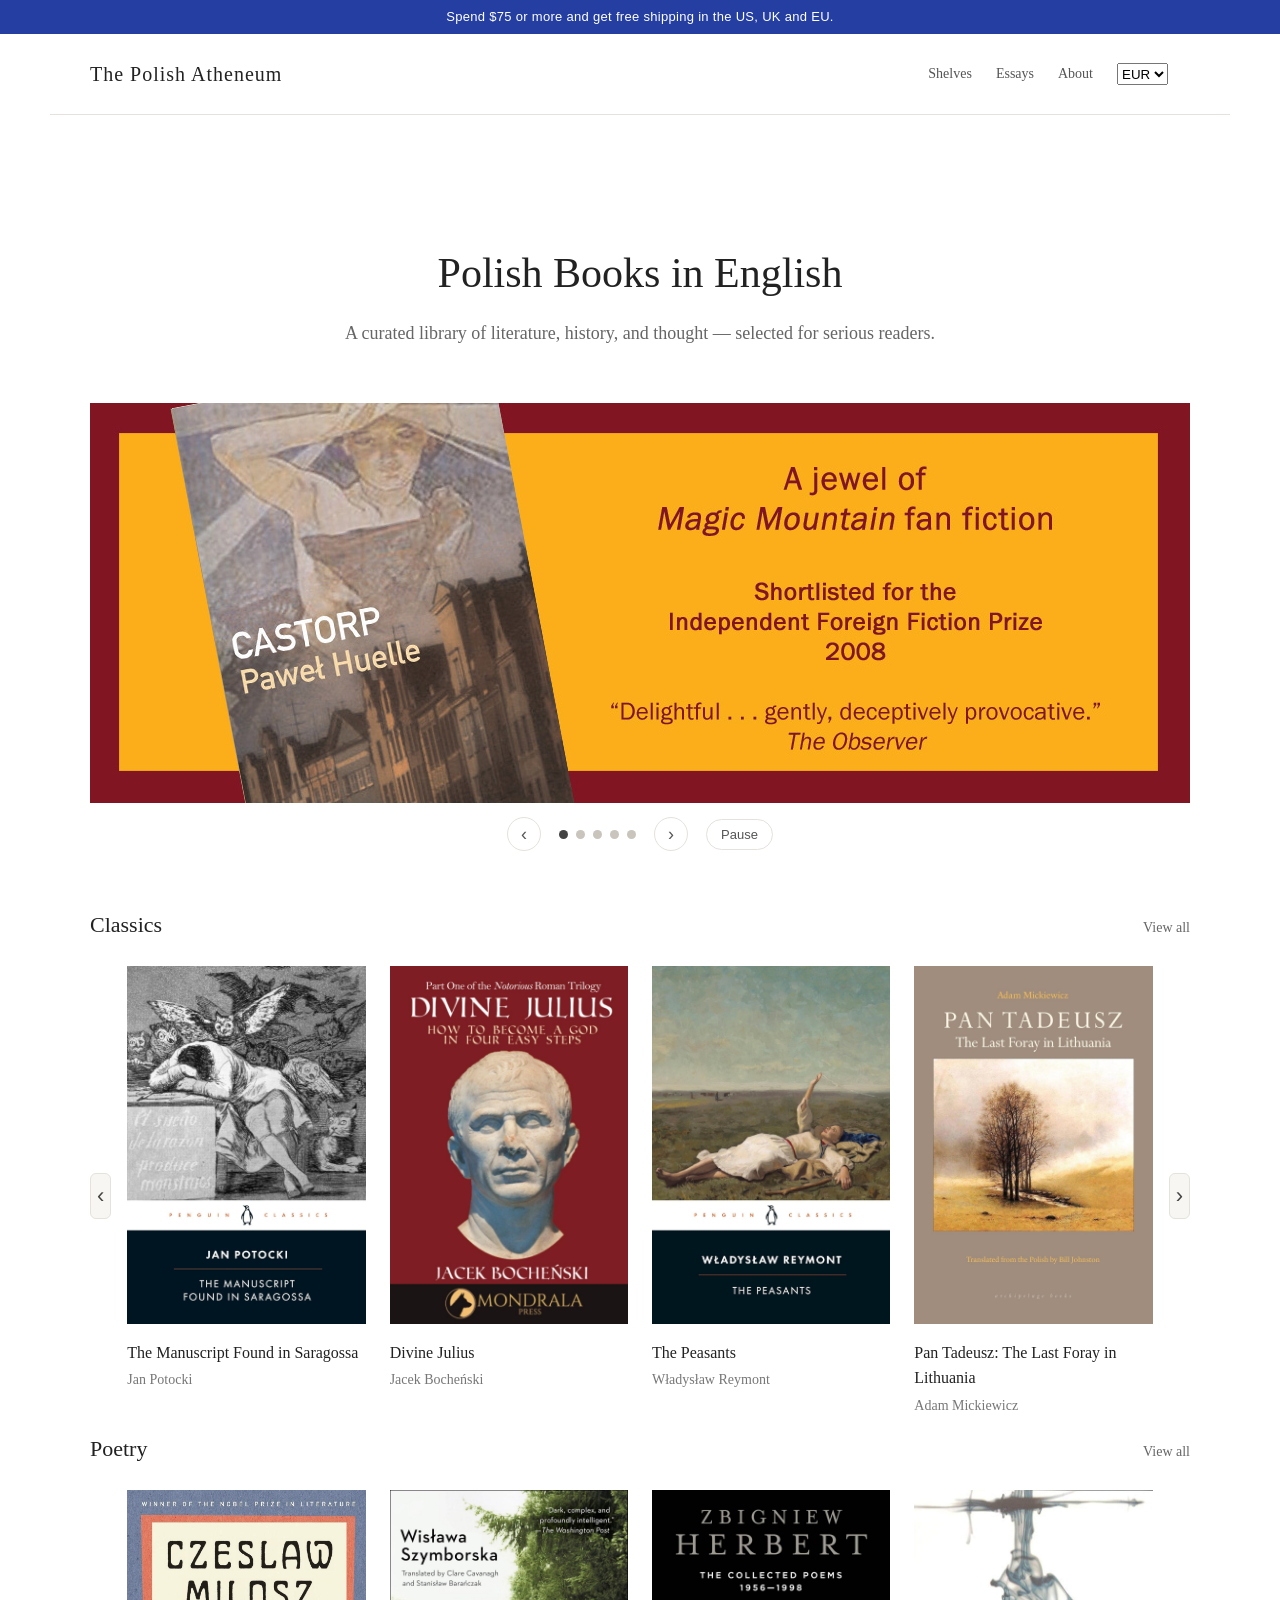
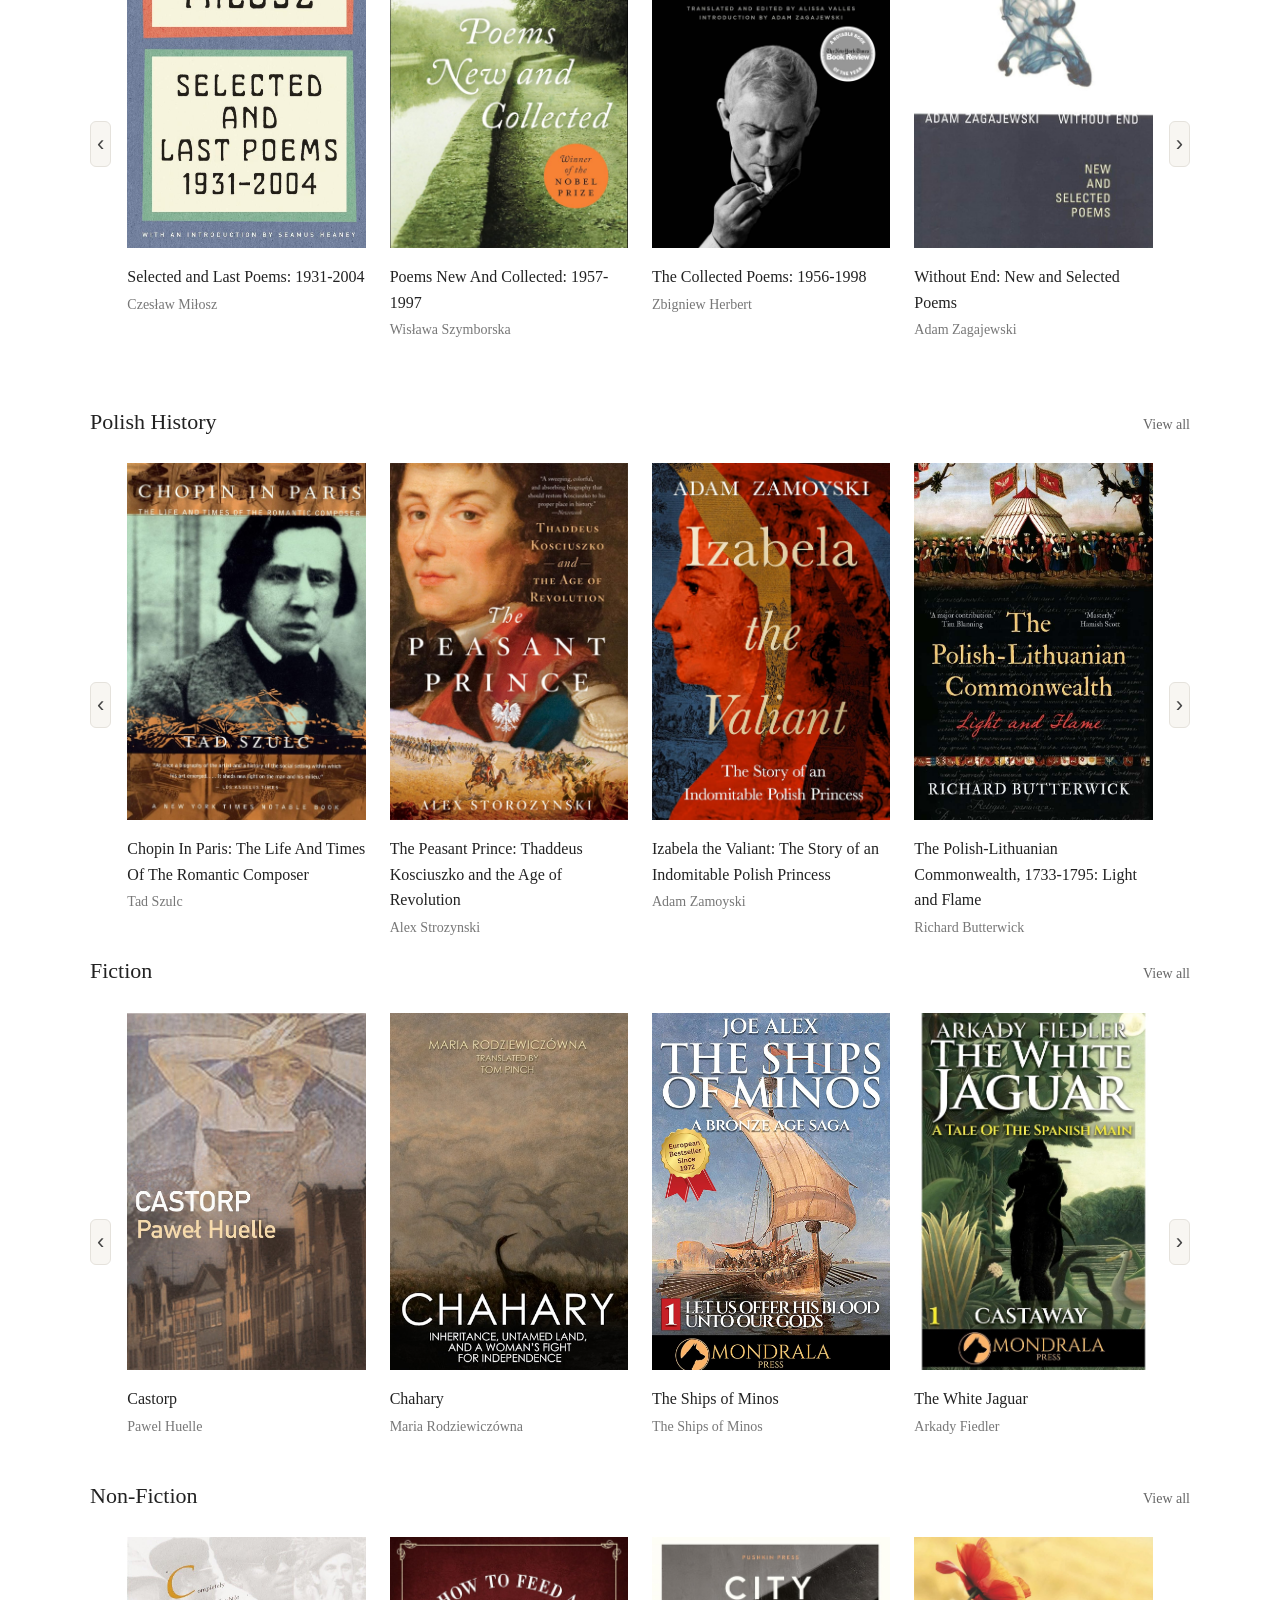
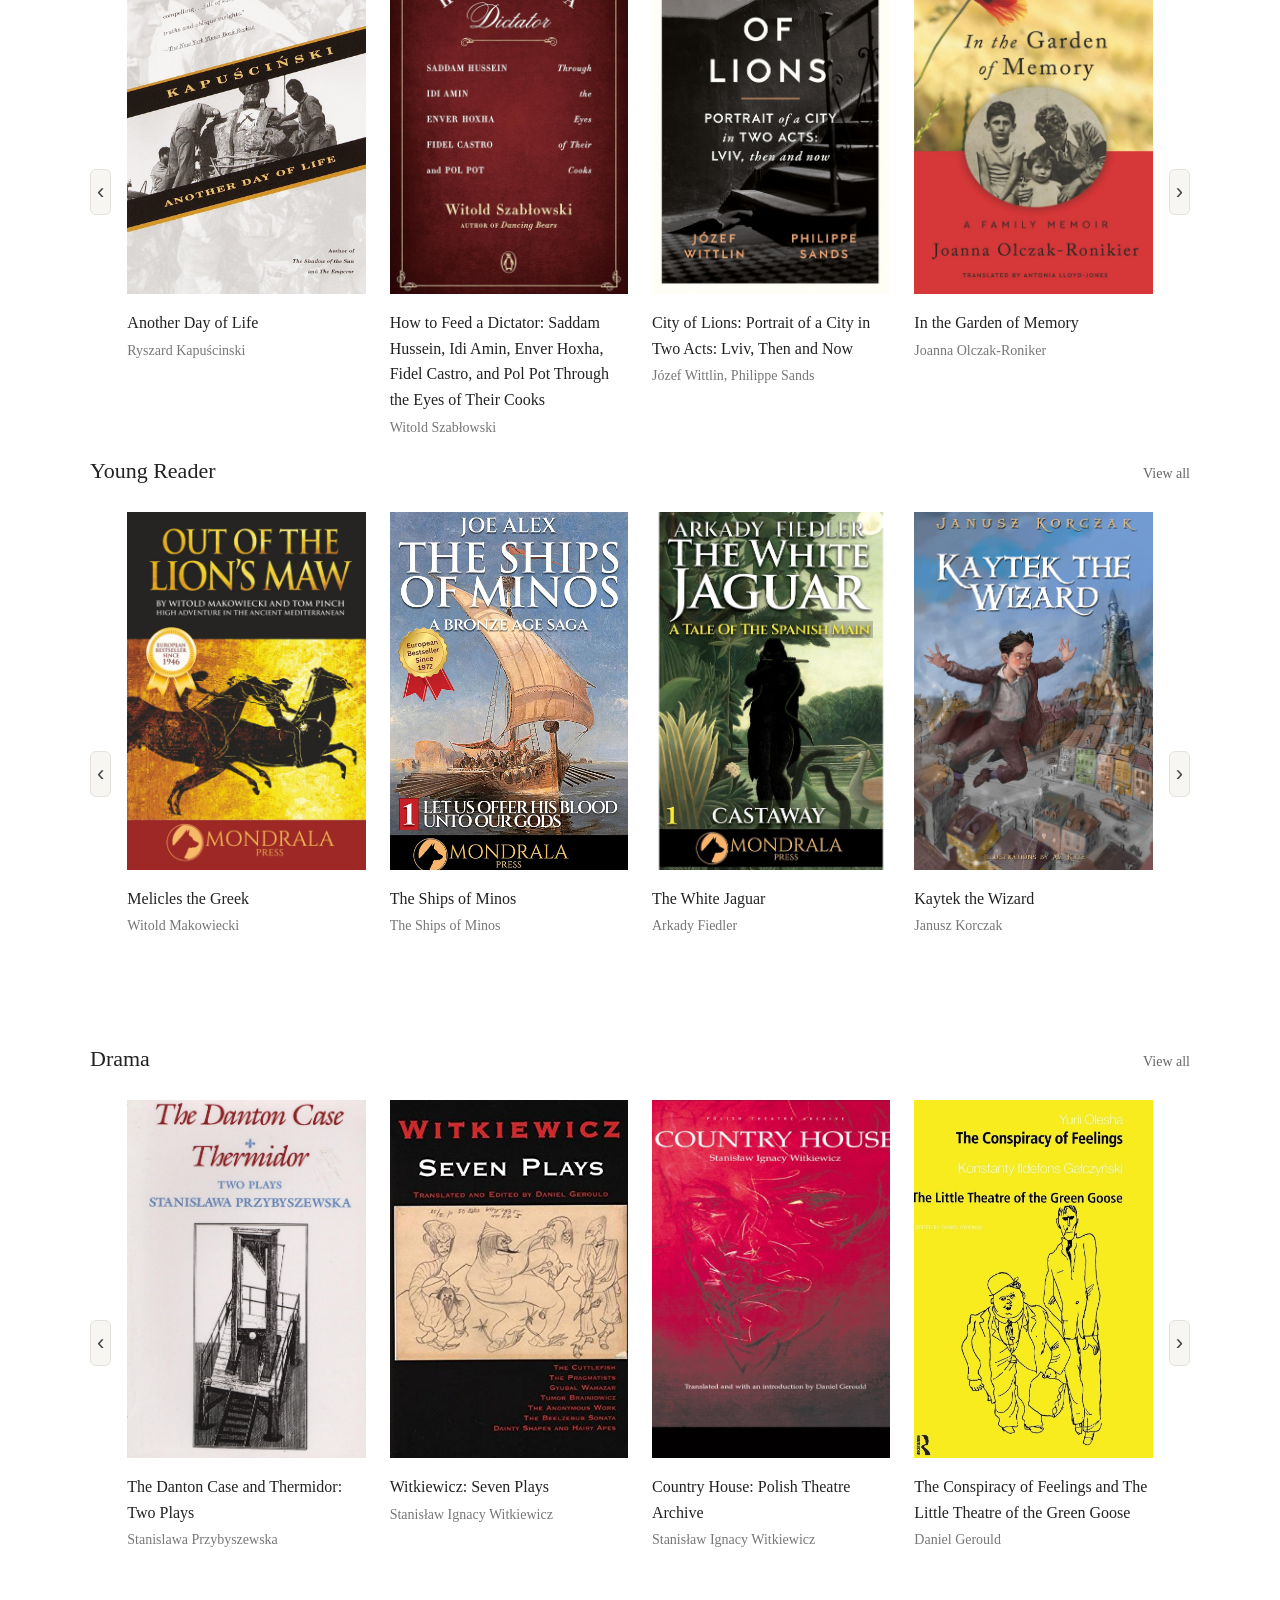
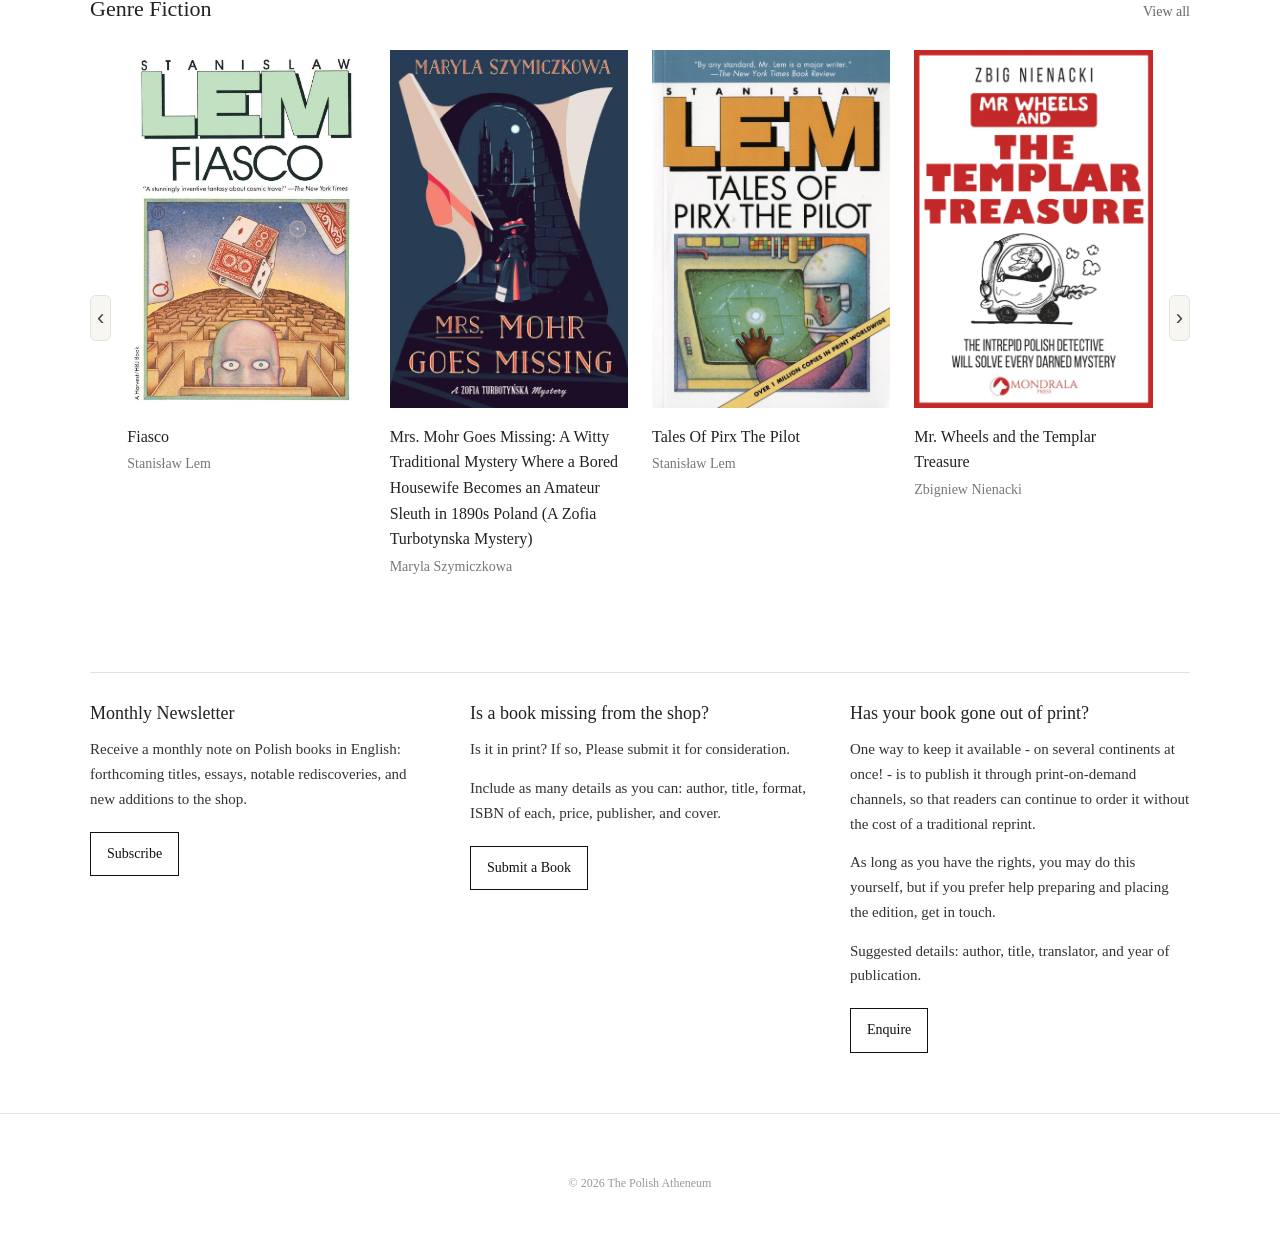
==== commit 0107c791: "Update index.html" ====
--- a/index.html
+++ b/index.html
@@ -257,7 +257,7 @@
       <div class="marketing-col">
         <h3>Is a book missing from the shop?</h3>
         <p>
-          Please submit it for consideration.
+          Is it in print? If so, Please submit it for consideration.
         </p>
         <p class="marketing-note">
           Include as many details as you can: author, title, format, ISBN of each, price, publisher, and cover.
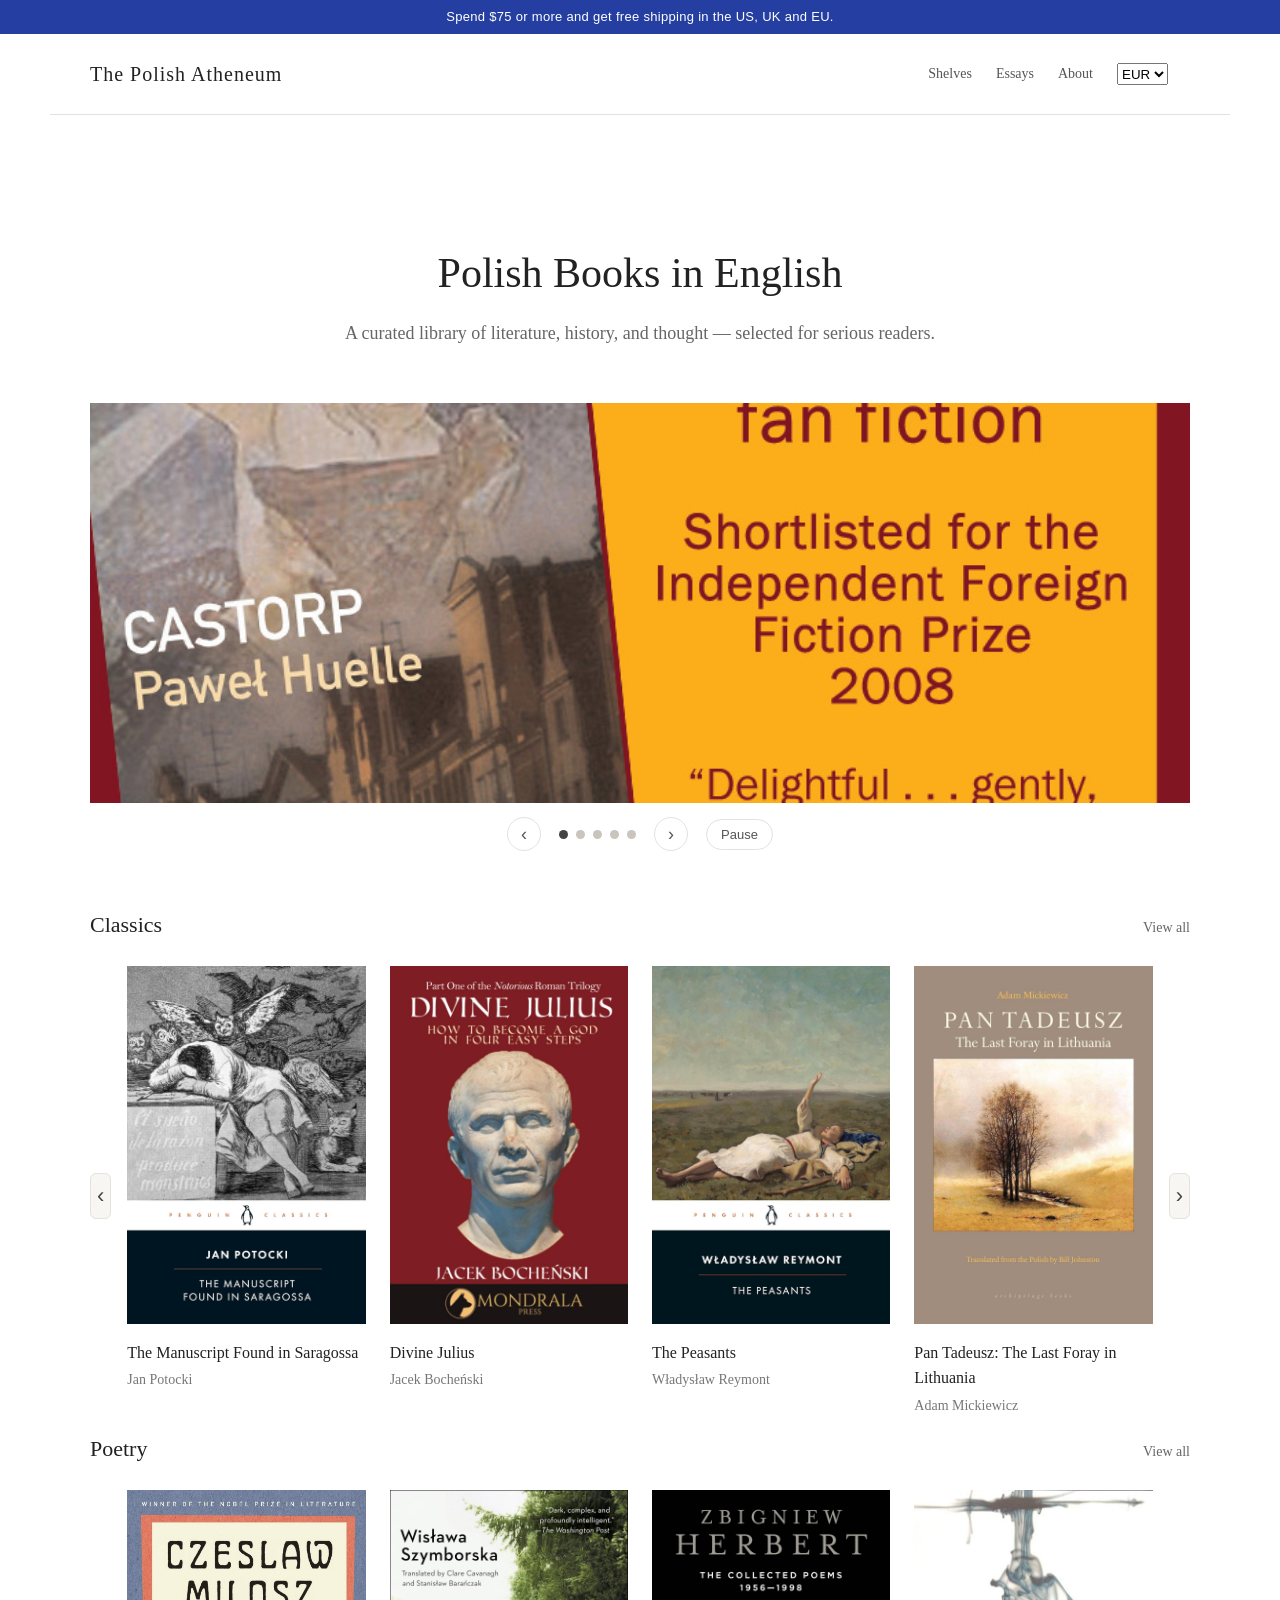
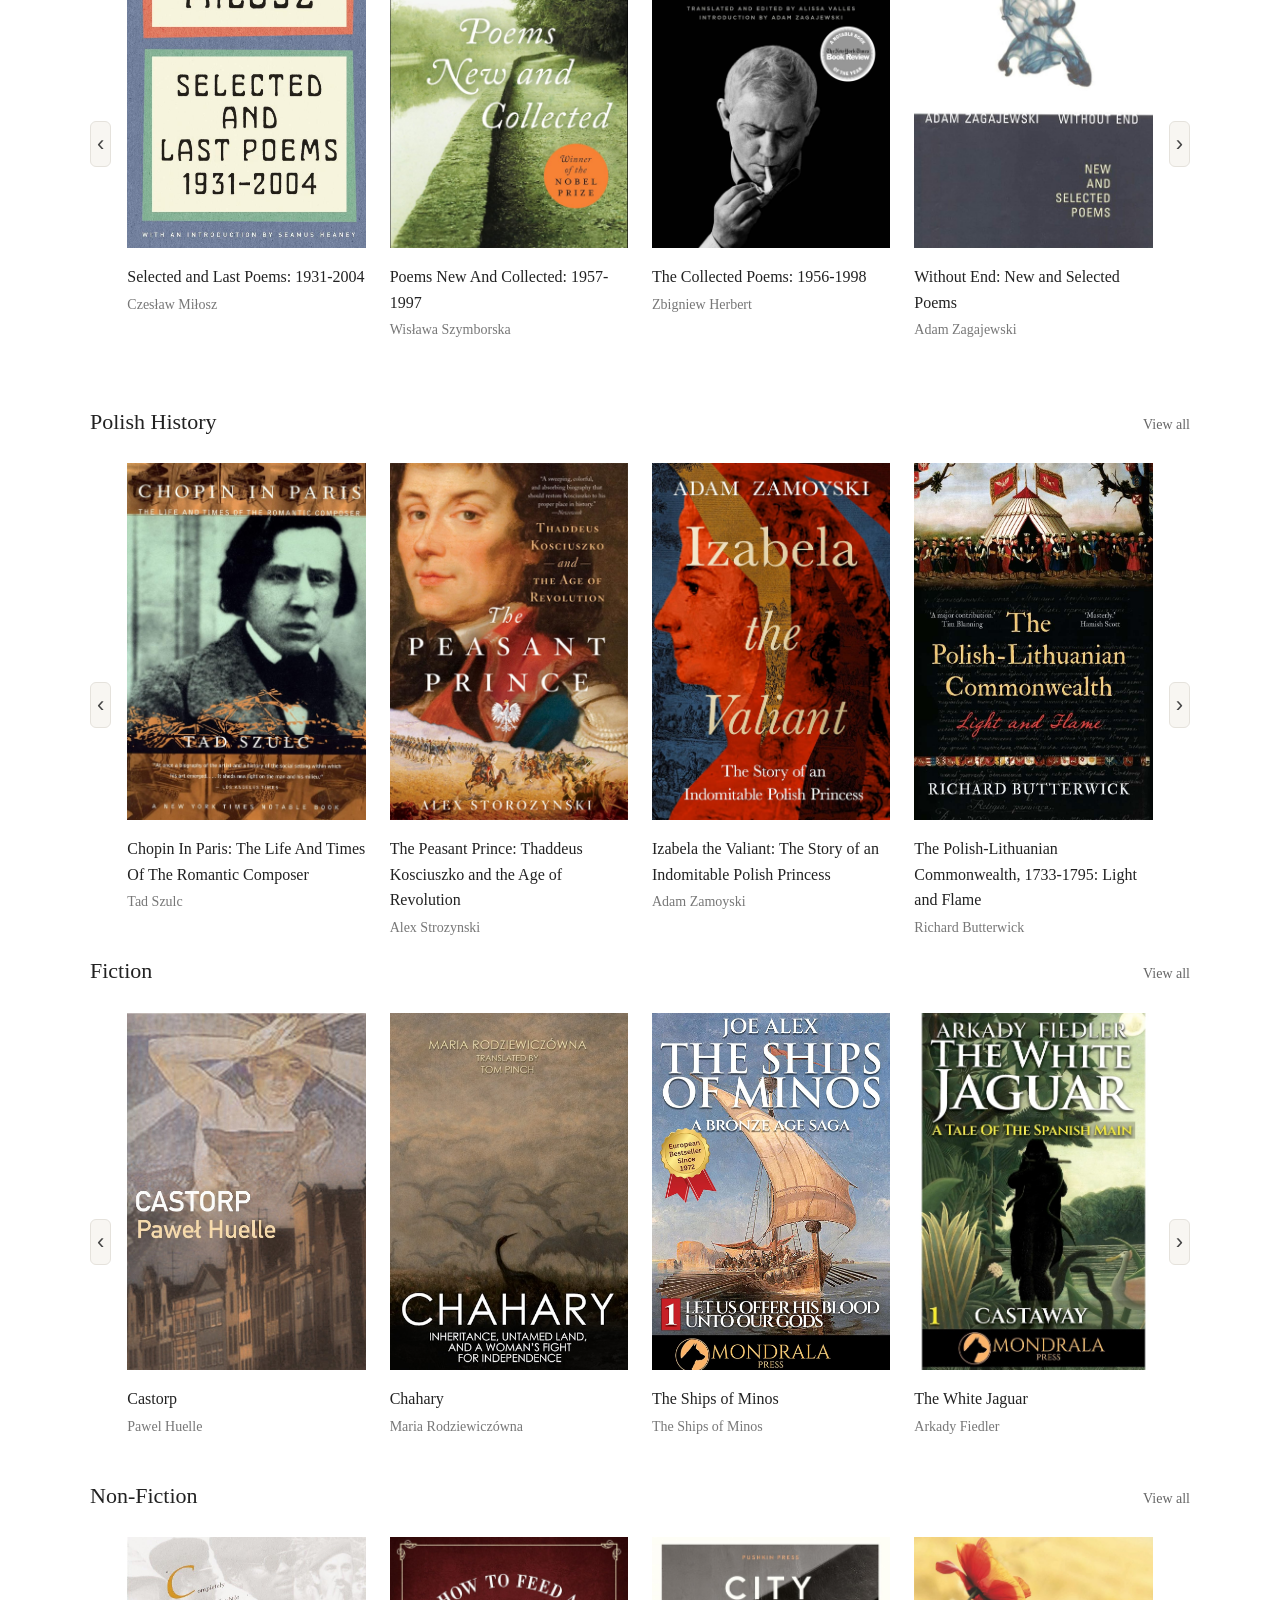
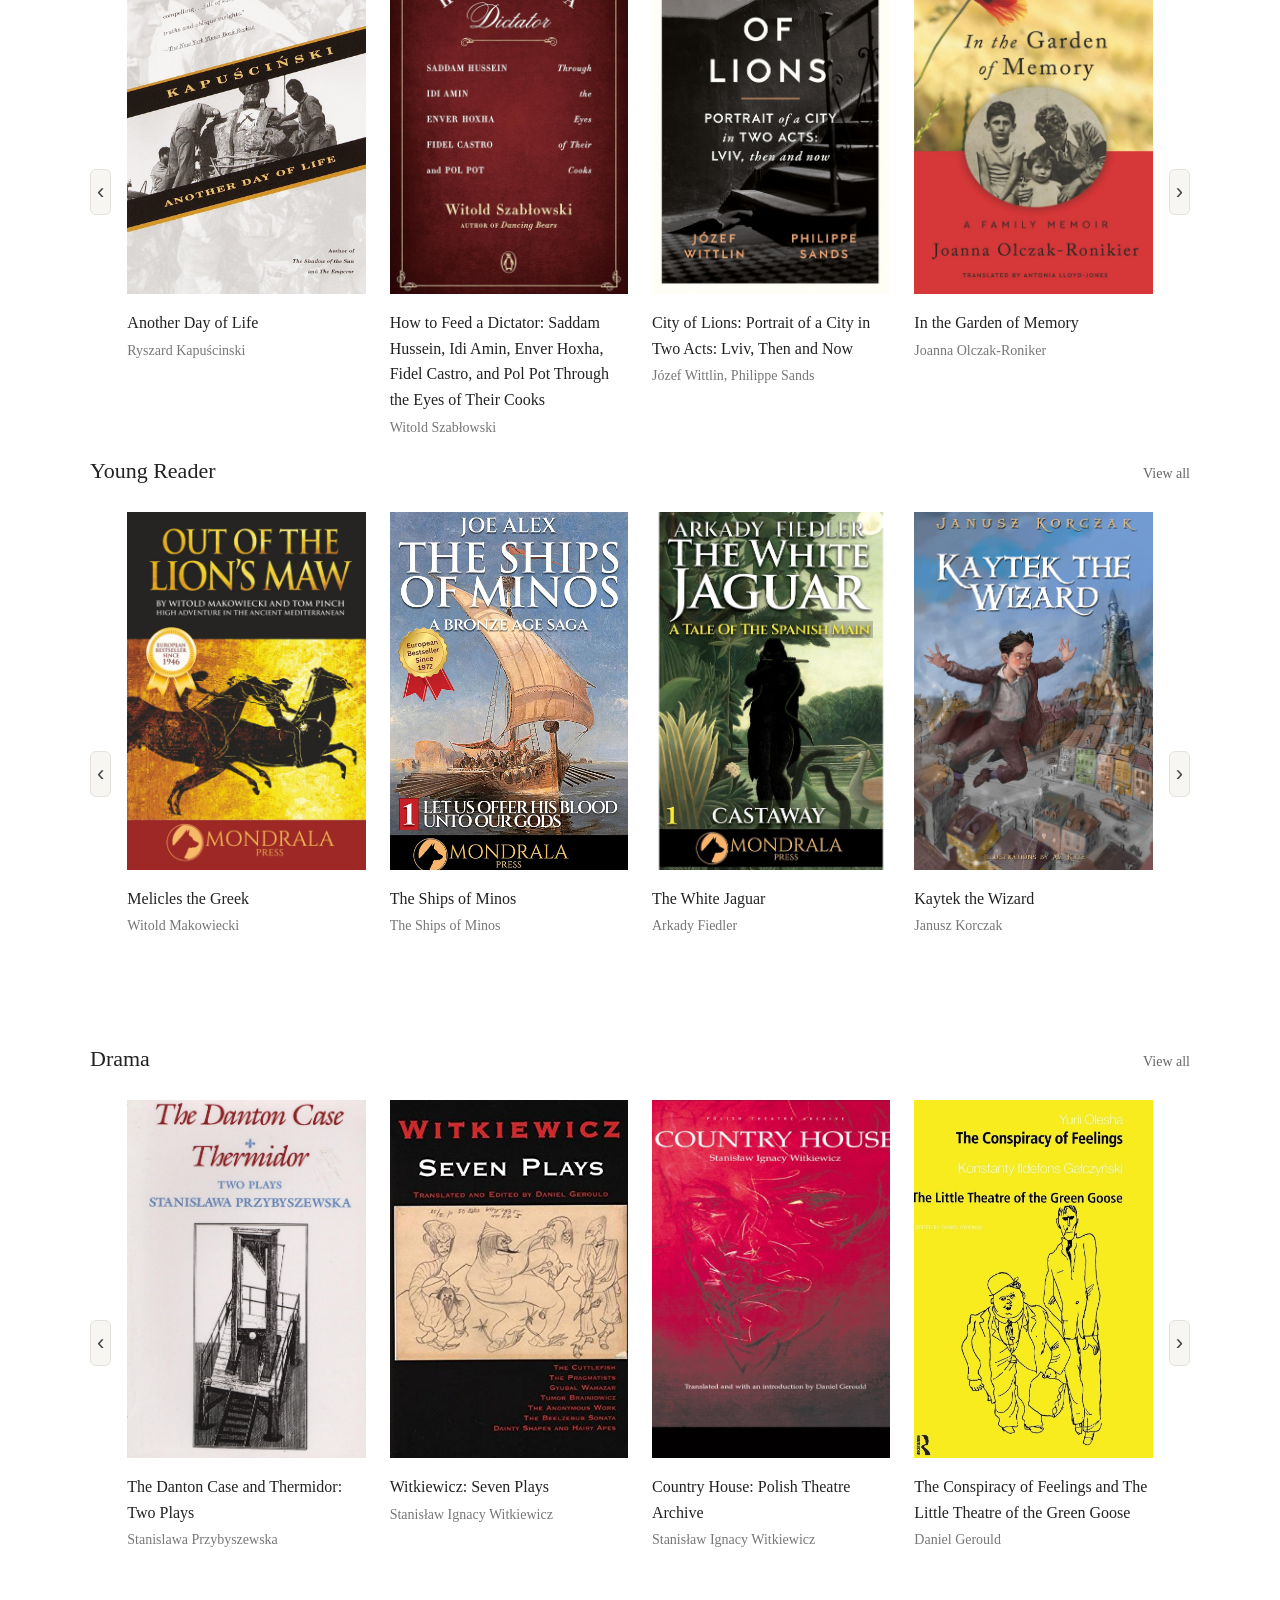
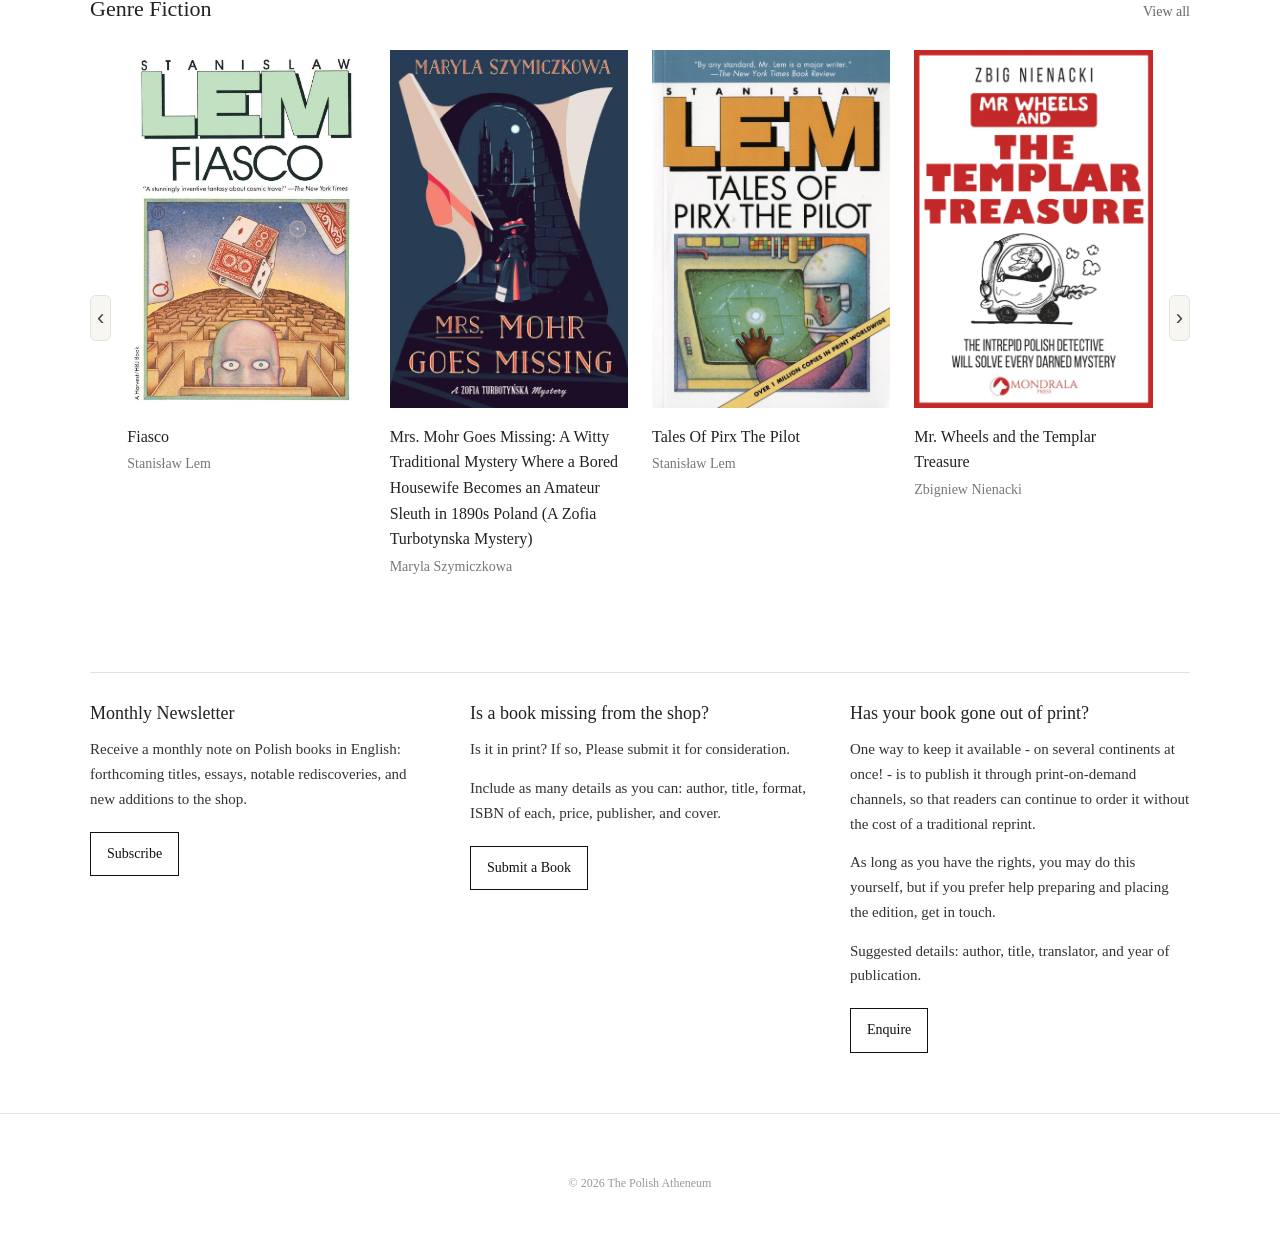
==== commit 406ba4bd: "Update index.html" ====
--- a/index.html
+++ b/index.html
@@ -248,7 +248,7 @@
           Receive a monthly note on Polish books in English: forthcoming titles,
           essays, notable rediscoveries, and new additions to the shop.
         </p>
-        <a href="https://your-substack-link" target="_blank" rel="noopener" class="marketing-button">
+        <a href="https://thepolishatheneum.substack.com/" target="_blank" rel="noopener" class="marketing-button">
           Subscribe
         </a>
        
